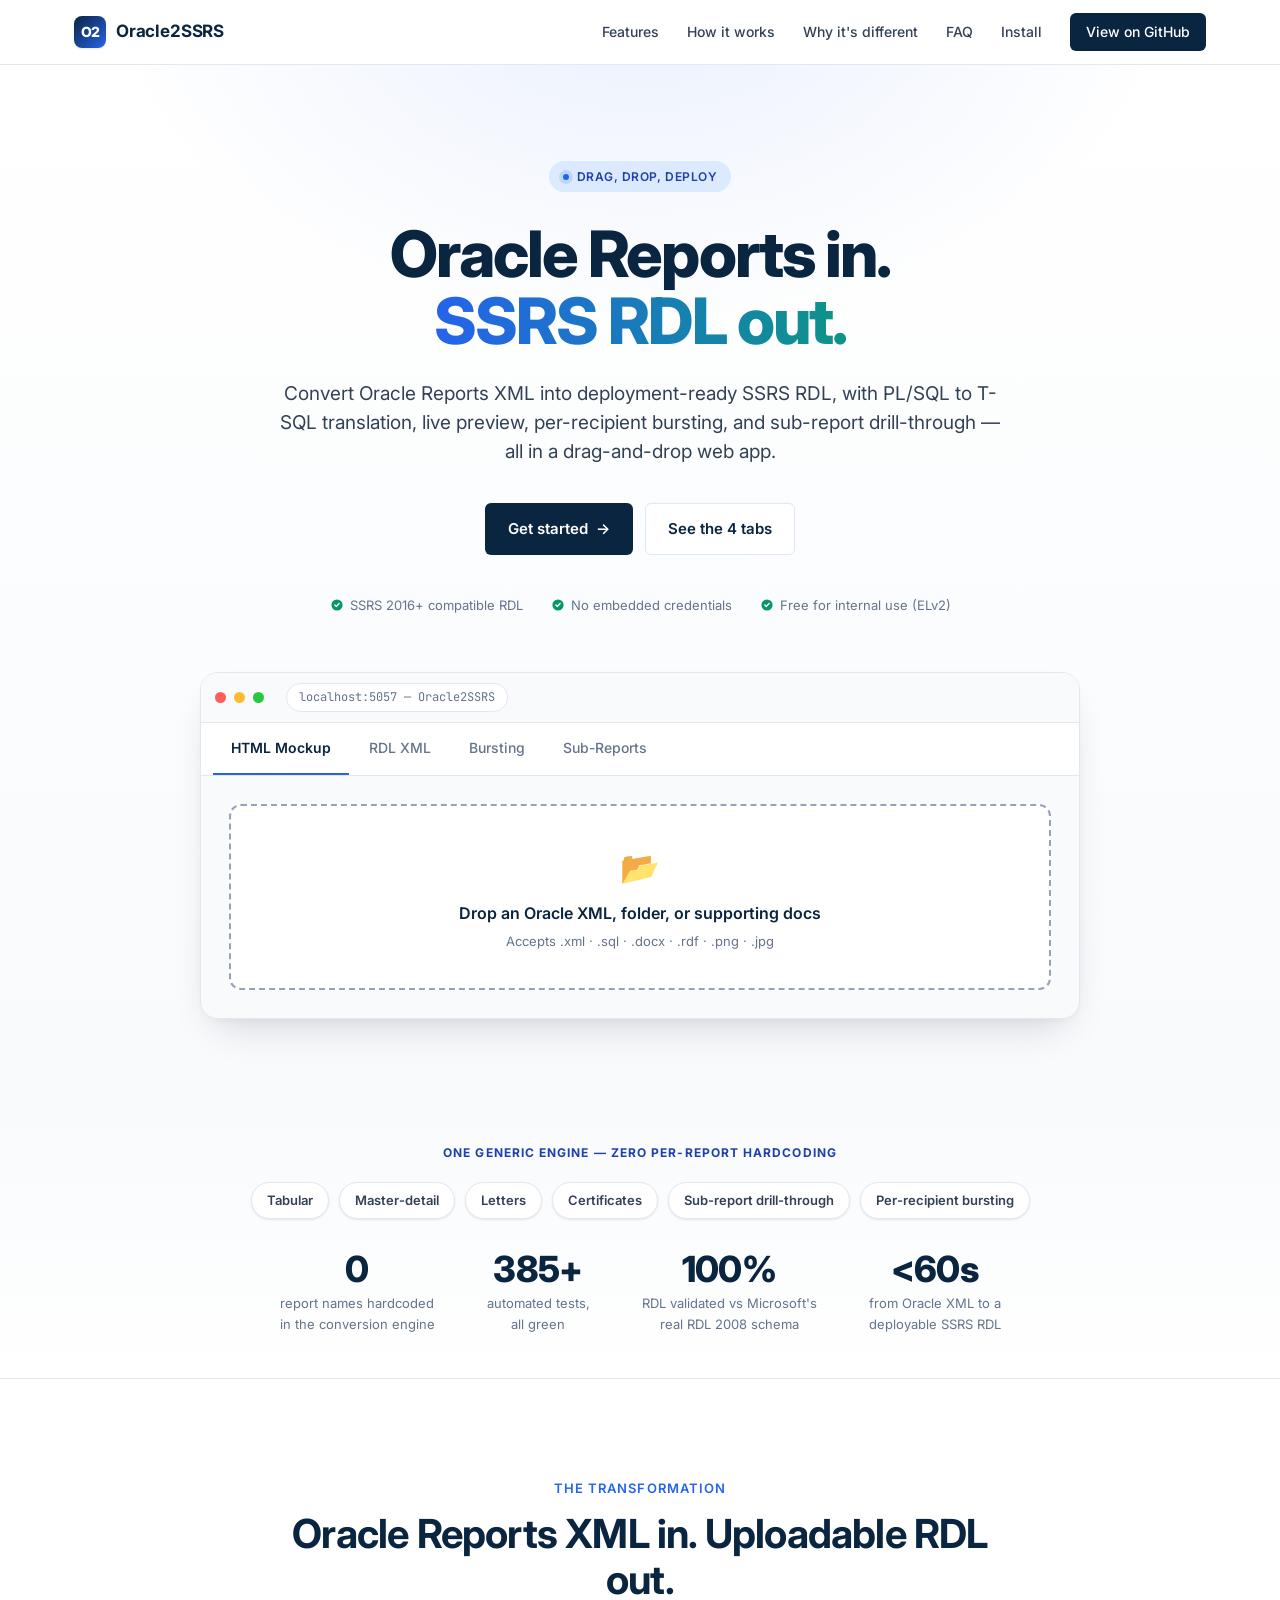
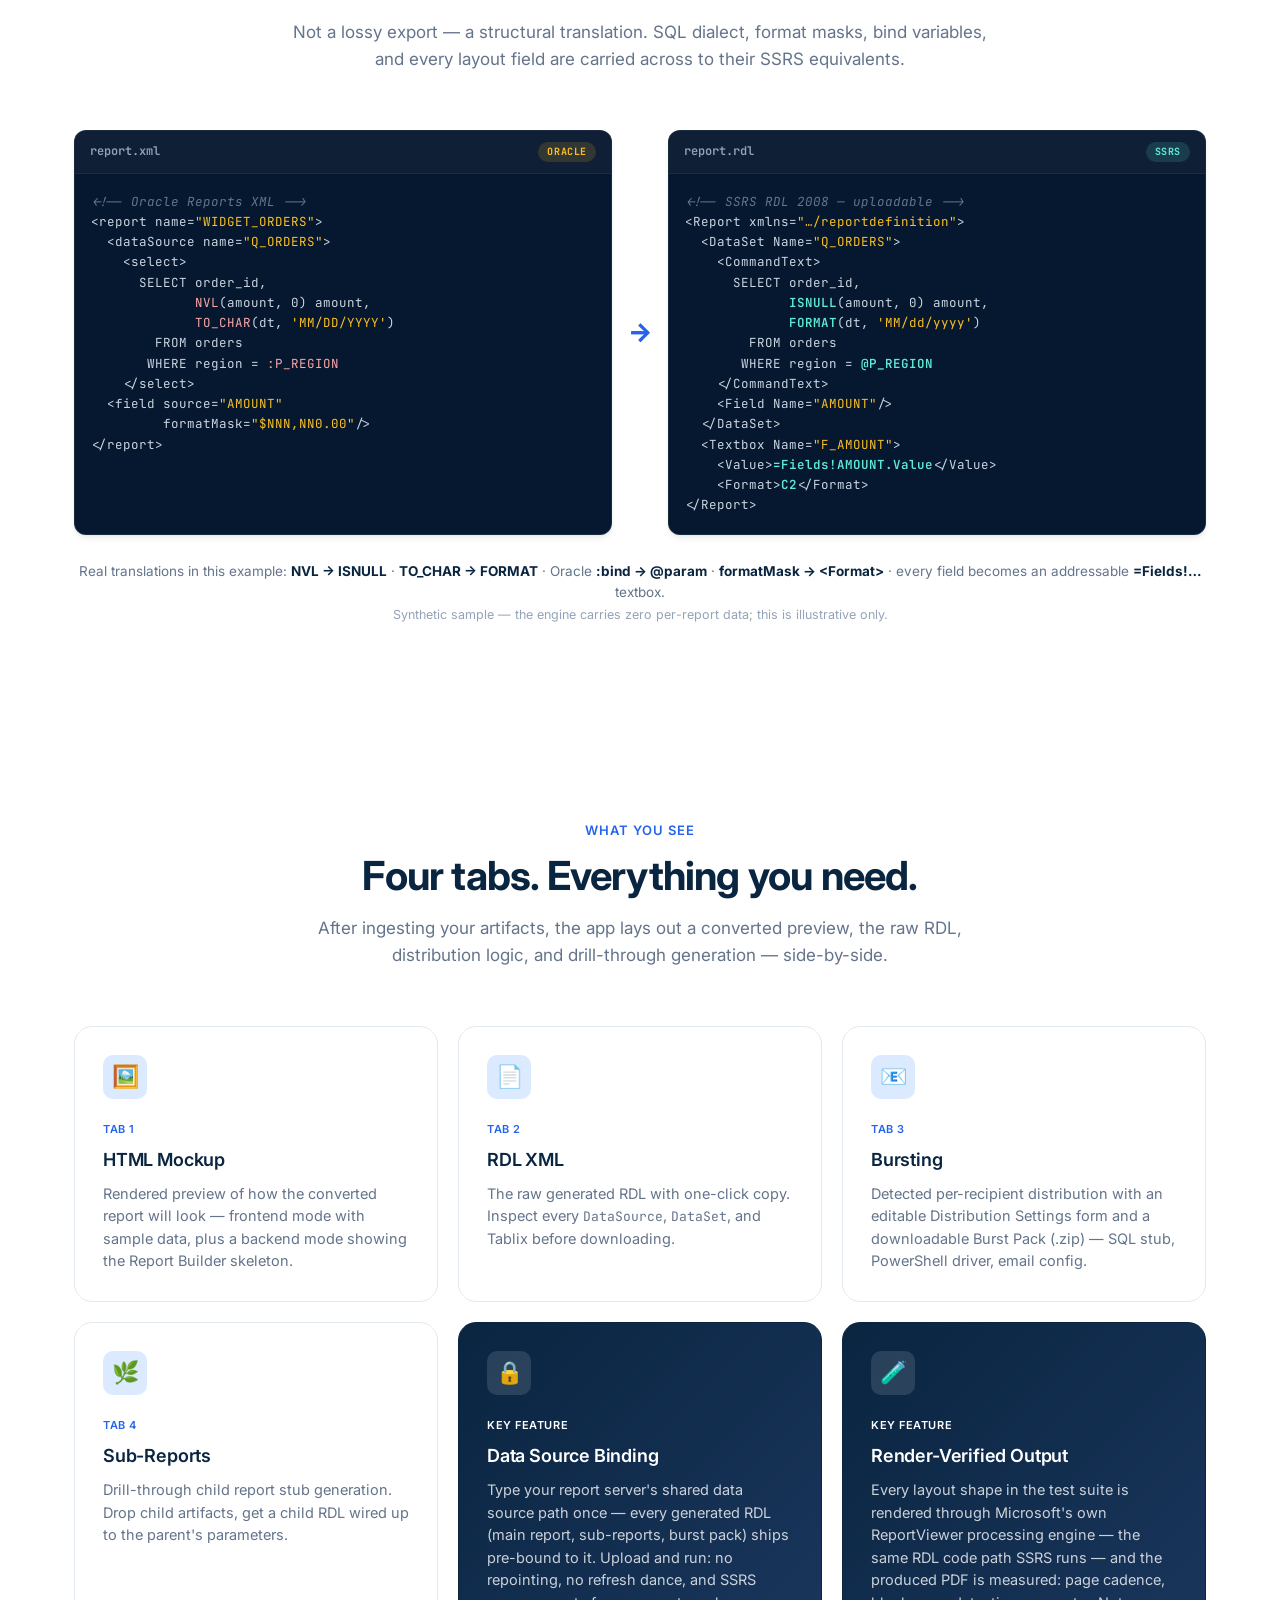
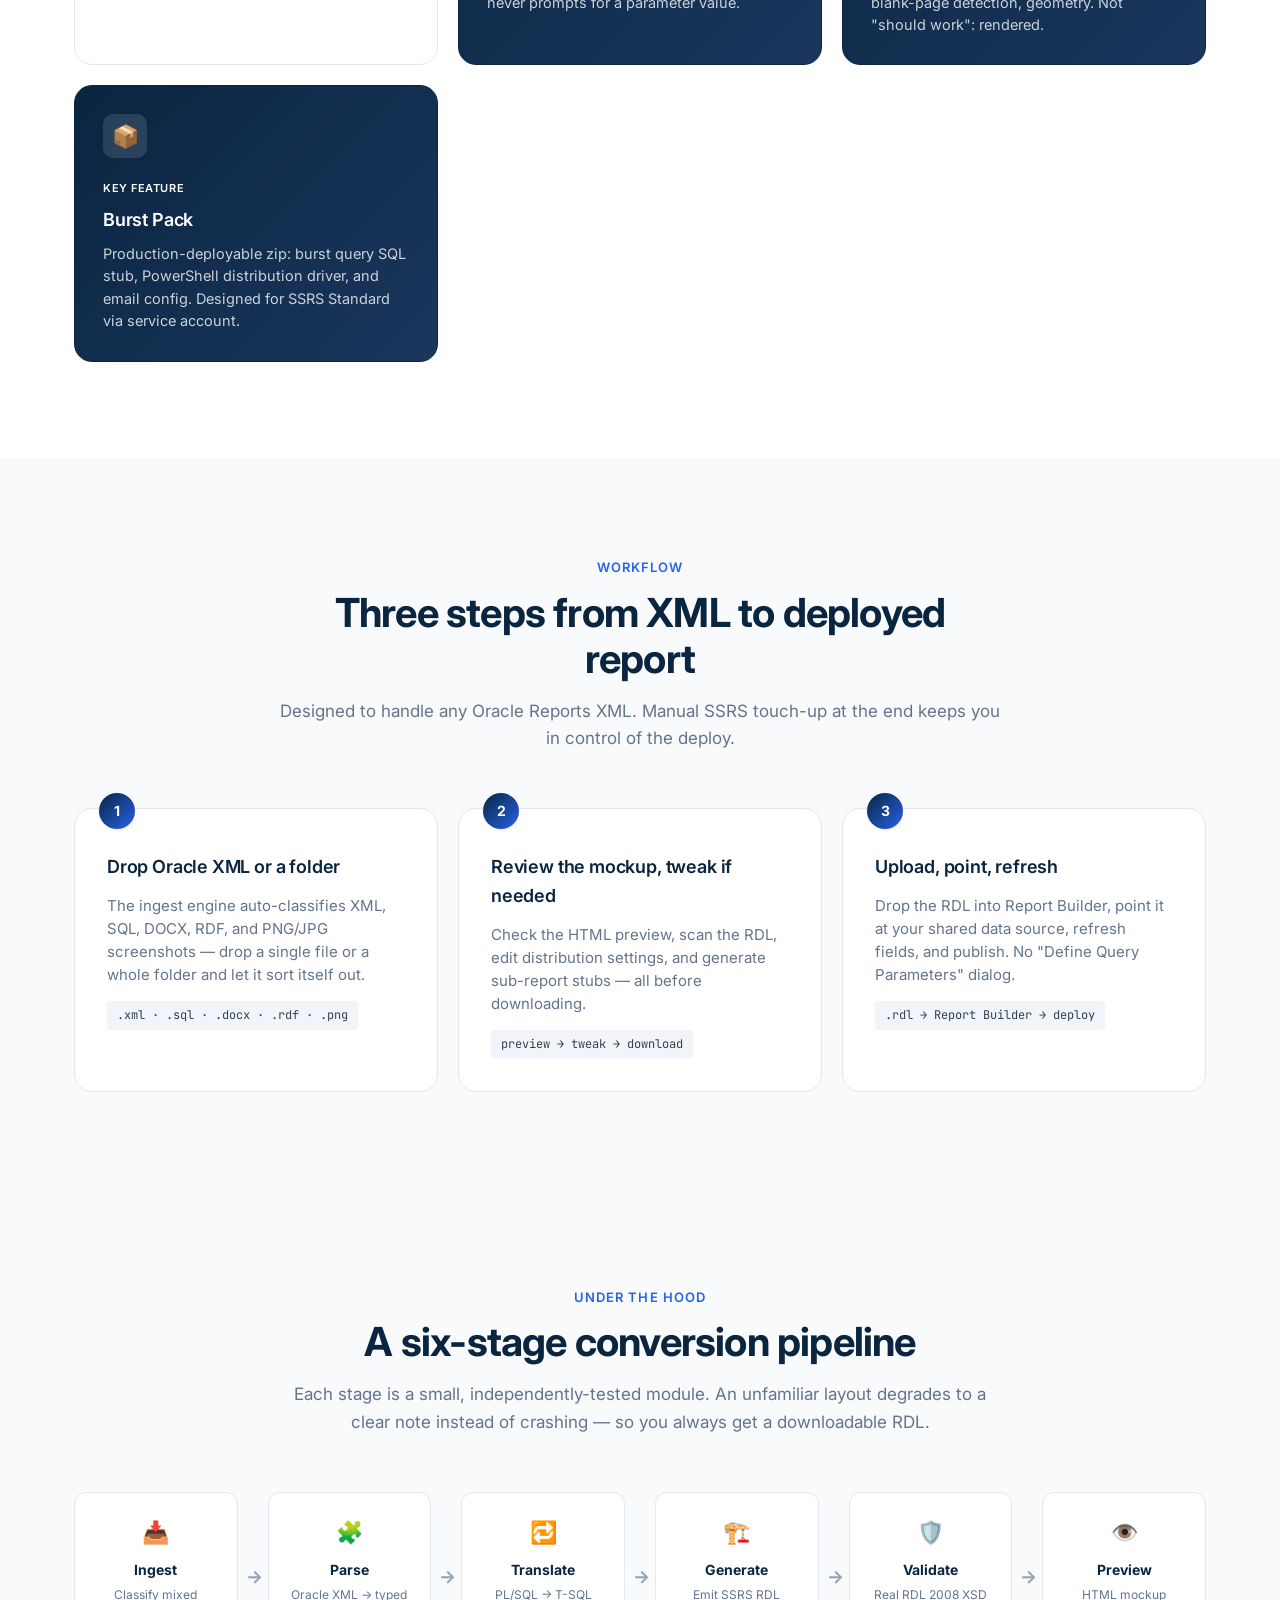
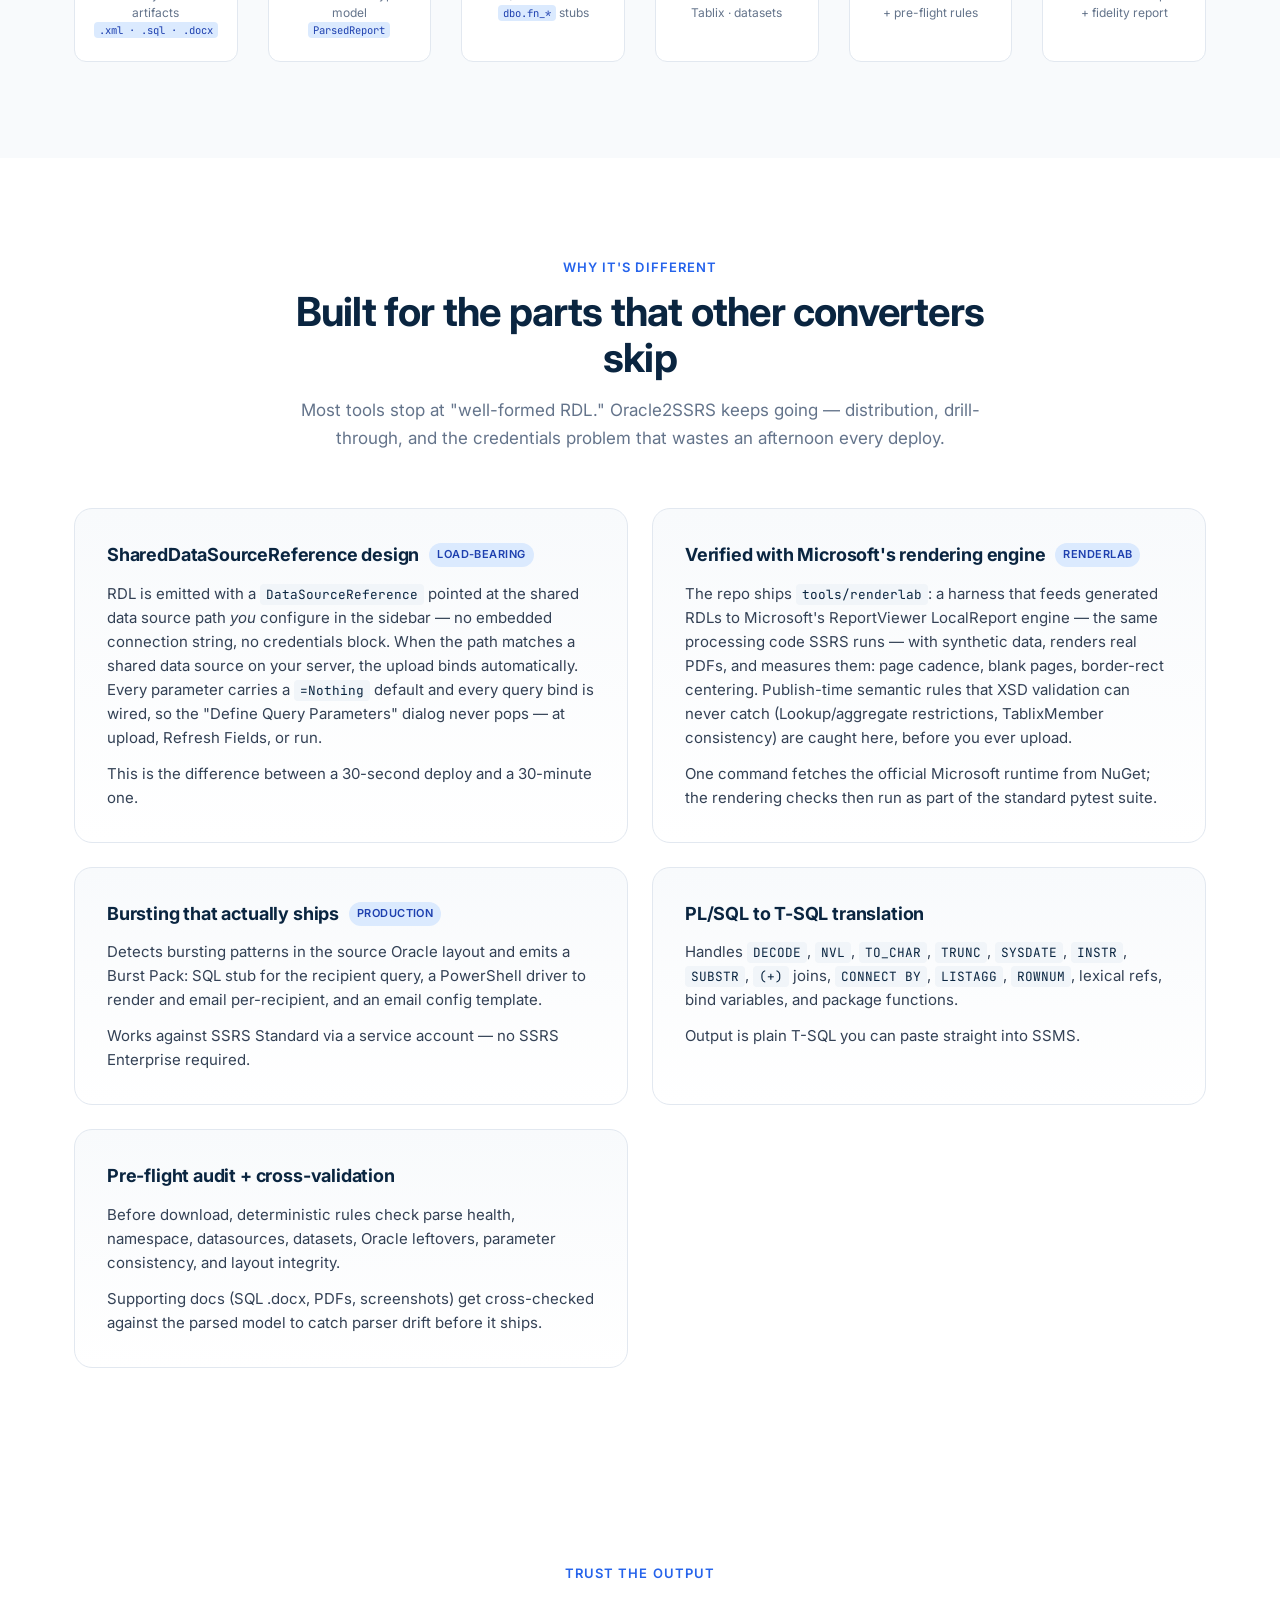
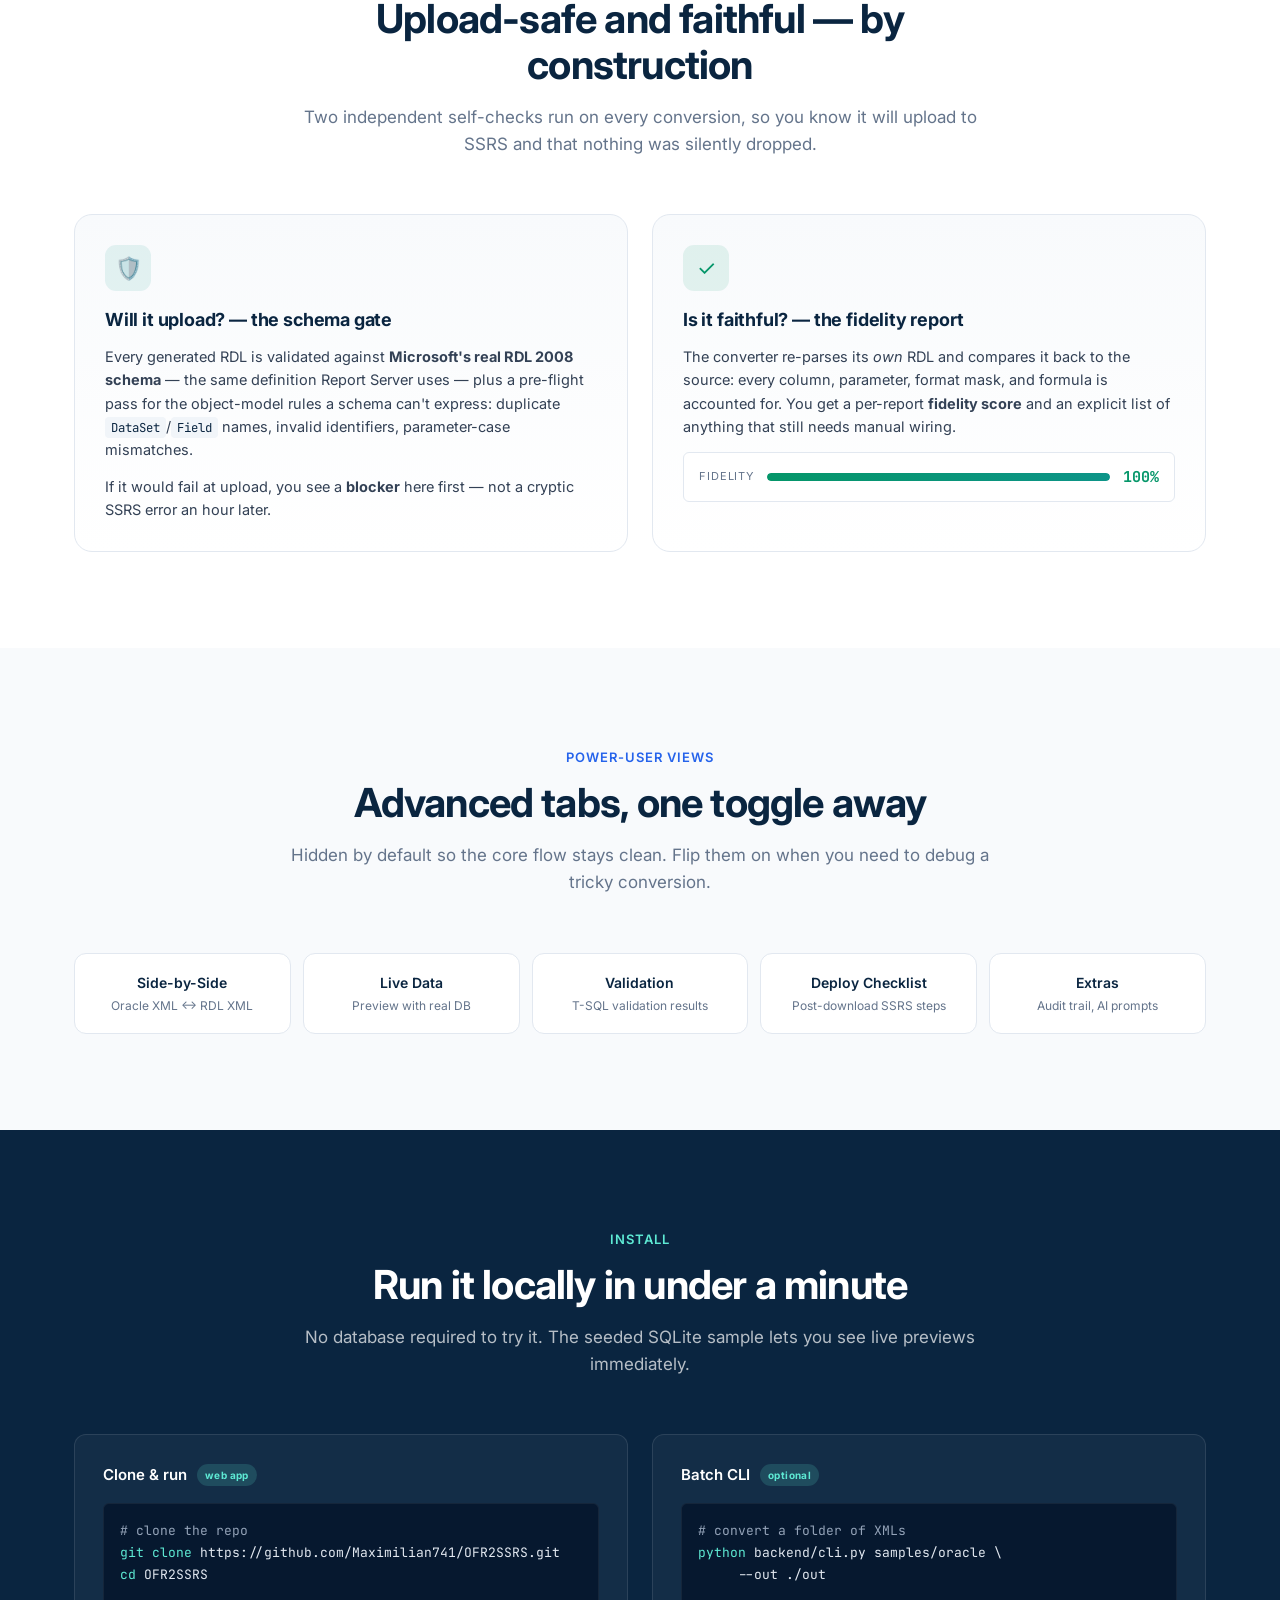
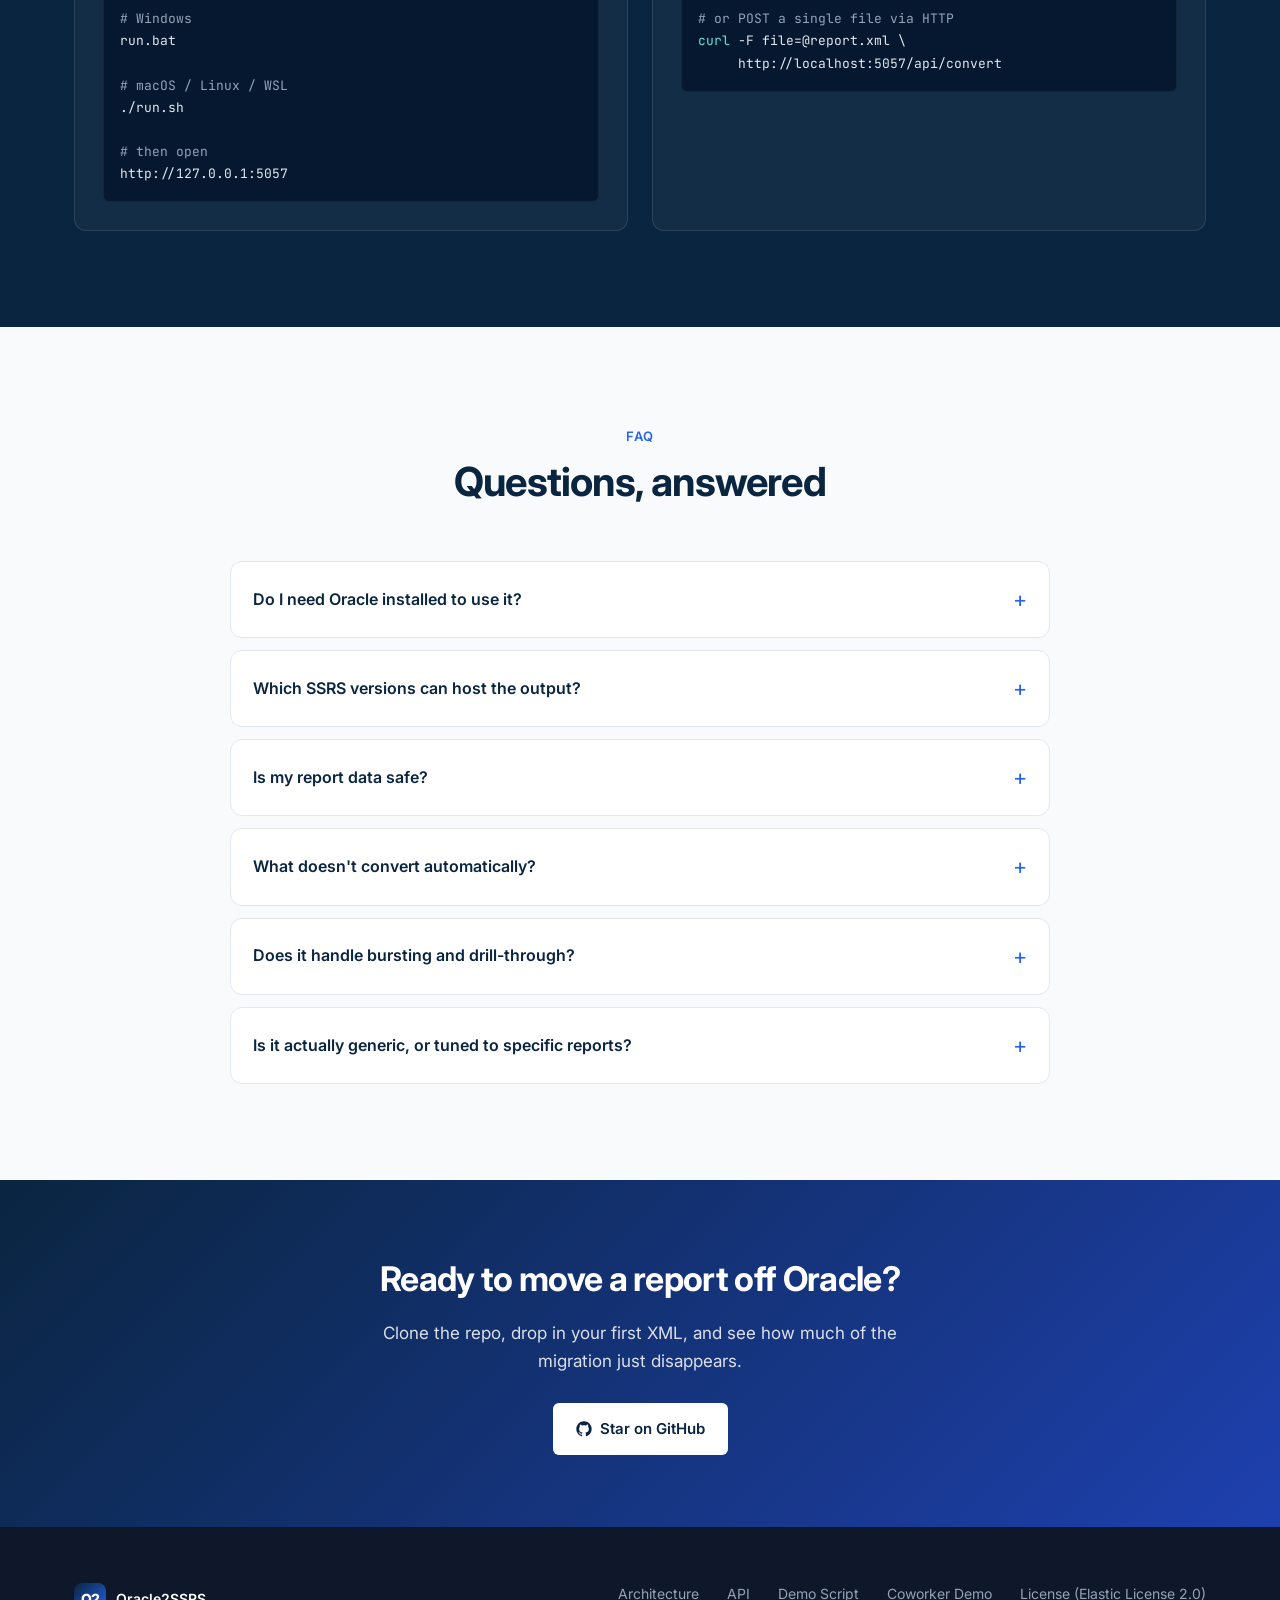
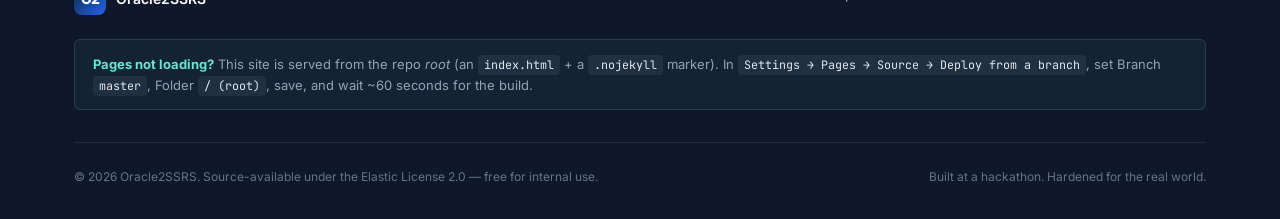
==== index.html @ 525f420f "Oracle2SSRS public release" ====
<!DOCTYPE html>
<html lang="en">
<head>
<meta charset="UTF-8" />
<meta name="viewport" content="width=device-width, initial-scale=1.0" />
<title>Oracle2SSRS — Drag, drop, deploy</title>
<meta name="description" content="A drag-and-drop web app that converts Oracle Reports XML into deployment-ready SSRS RDL — with PL/SQL to T-SQL translation, live preview, per-recipient bursting, and sub-report drill-through." />
<meta name="theme-color" content="#0a2540" />

<!-- Favicon: emoji as data URI -->
<link rel="icon" href="data:image/svg+xml,%3Csvg xmlns='http://www.w3.org/2000/svg' viewBox='0 0 100 100'%3E%3Ctext y='.9em' font-size='90'%3E%E2%9A%A1%3C/text%3E%3C/svg%3E" />

<!-- Open Graph -->
<meta property="og:title" content="Oracle2SSRS — Drag, drop, deploy" />
<meta property="og:description" content="Convert Oracle Reports XML into deployment-ready SSRS RDL, with PL/SQL to T-SQL translation, live preview, per-recipient bursting, and sub-report drill-through — all in a drag-and-drop web app." />
<meta property="og:type" content="website" />
<meta property="og:image" content="https://raw.githubusercontent.com/Maximilian741/OFR2SSRS/master/docs/screenshots/hero-app-view.png" />
<meta property="og:image:width" content="1440" />
<meta property="og:image:height" content="900" />
<meta name="twitter:card" content="summary_large_image" />
<meta name="twitter:image" content="https://raw.githubusercontent.com/Maximilian741/OFR2SSRS/master/docs/screenshots/hero-app-view.png" />

<link rel="preconnect" href="https://fonts.googleapis.com" />
<link rel="preconnect" href="https://fonts.gstatic.com" crossorigin />
<link href="https://fonts.googleapis.com/css2?family=Inter:wght@400;500;600;700;800&family=JetBrains+Mono:wght@400;500&display=swap" rel="stylesheet" />

<style>
:root {
  --navy:        #0a2540;
  --navy-soft:   #1a365d;
  --ink:         #0f172a;
  --slate-700:   #334155;
  --slate-500:   #64748b;
  --slate-400:   #94a3b8;
  --slate-200:   #e2e8f0;
  --slate-100:   #f1f5f9;
  --slate-50:    #f8fafc;
  --white:       #ffffff;
  --accent:      #2563eb;
  --accent-soft: #dbeafe;
  --accent-dark: #1e40af;
  --teal:        #0d9488;
  --green:       #059669;
  --shadow-sm:   0 1px 2px rgba(15, 23, 42, 0.04), 0 1px 3px rgba(15, 23, 42, 0.06);
  --shadow-md:   0 4px 6px -1px rgba(15, 23, 42, 0.08), 0 2px 4px -2px rgba(15, 23, 42, 0.06);
  --shadow-lg:   0 20px 40px -16px rgba(15, 23, 42, 0.18), 0 4px 12px -6px rgba(15, 23, 42, 0.08);
  --radius-sm:   6px;
  --radius-md:   12px;
  --radius-lg:   18px;
  --container:   1180px;
}

* { box-sizing: border-box; margin: 0; padding: 0; }
html { scroll-behavior: smooth; }
body {
  font-family: 'Inter', -apple-system, BlinkMacSystemFont, sans-serif;
  font-size: 16px;
  line-height: 1.6;
  color: var(--ink);
  background: var(--white);
  -webkit-font-smoothing: antialiased;
  -moz-osx-font-smoothing: grayscale;
}

a { color: var(--accent); text-decoration: none; }
a:hover { color: var(--accent-dark); }

code, pre {
  font-family: 'JetBrains Mono', 'Menlo', 'Consolas', monospace;
  font-size: 0.9em;
}

.container {
  max-width: var(--container);
  margin: 0 auto;
  padding: 0 24px;
}

/* ============== NAV ============== */
.nav {
  position: sticky;
  top: 0;
  z-index: 100;
  background: rgba(255,255,255,0.85);
  backdrop-filter: saturate(180%) blur(14px);
  -webkit-backdrop-filter: saturate(180%) blur(14px);
  border-bottom: 1px solid var(--slate-200);
}
.nav-inner {
  display: flex;
  align-items: center;
  justify-content: space-between;
  height: 64px;
}
.brand {
  display: flex;
  align-items: center;
  gap: 10px;
  font-weight: 700;
  font-size: 17px;
  color: var(--navy);
  letter-spacing: -0.01em;
}
.brand-mark {
  width: 32px;
  height: 32px;
  border-radius: 8px;
  background: linear-gradient(135deg, var(--navy) 0%, var(--accent) 100%);
  display: flex;
  align-items: center;
  justify-content: center;
  color: white;
  font-weight: 800;
  font-size: 14px;
  letter-spacing: -0.5px;
  box-shadow: var(--shadow-sm);
}
.nav-links {
  display: flex;
  align-items: center;
  gap: 28px;
}
.nav-links a {
  color: var(--slate-700);
  font-size: 14px;
  font-weight: 500;
  transition: color 0.15s;
}
.nav-links a:hover { color: var(--navy); }
.nav-cta {
  background: var(--navy);
  color: white !important;
  padding: 8px 16px;
  border-radius: var(--radius-sm);
  font-size: 14px;
  font-weight: 600;
  transition: background 0.15s;
}
.nav-cta:hover { background: var(--navy-soft); color: white !important; }
@media (max-width: 720px) {
  .nav-links a:not(.nav-cta) { display: none; }
}

/* ============== HERO ============== */
.hero {
  position: relative;
  padding: 96px 0 80px;
  background:
    radial-gradient(ellipse 900px 600px at 50% -10%, rgba(37, 99, 235, 0.10), transparent 60%),
    linear-gradient(180deg, var(--white) 0%, var(--slate-50) 100%);
  overflow: hidden;
}
.hero-inner {
  text-align: center;
  max-width: 880px;
  margin: 0 auto;
}
.hero-eyebrow {
  display: inline-flex;
  align-items: center;
  gap: 8px;
  background: var(--accent-soft);
  color: var(--accent-dark);
  padding: 6px 14px;
  border-radius: 999px;
  font-size: 12px;
  font-weight: 600;
  letter-spacing: 0.04em;
  text-transform: uppercase;
  margin-bottom: 28px;
}
.hero-eyebrow-dot {
  width: 6px; height: 6px;
  background: var(--accent);
  border-radius: 50%;
  box-shadow: 0 0 0 4px rgba(37,99,235,0.15);
}
.hero h1 {
  font-size: clamp(40px, 6vw, 64px);
  font-weight: 800;
  line-height: 1.05;
  letter-spacing: -0.03em;
  color: var(--navy);
  margin-bottom: 24px;
}
.hero h1 .grad {
  background: linear-gradient(90deg, var(--accent) 0%, var(--teal) 100%);
  -webkit-background-clip: text;
  background-clip: text;
  color: transparent;
}
.hero-sub {
  font-size: 19px;
  line-height: 1.55;
  color: var(--slate-700);
  margin: 0 auto 36px;
  max-width: 720px;
}
.hero-ctas {
  display: flex;
  gap: 12px;
  justify-content: center;
  flex-wrap: wrap;
  margin-bottom: 40px;
}
.btn {
  display: inline-flex;
  align-items: center;
  gap: 8px;
  padding: 13px 22px;
  border-radius: var(--radius-sm);
  font-size: 15px;
  font-weight: 600;
  transition: all 0.15s;
  cursor: pointer;
  border: 1px solid transparent;
}
.btn-primary {
  background: var(--navy);
  color: white !important;
}
.btn-primary:hover {
  background: var(--navy-soft);
  transform: translateY(-1px);
  box-shadow: var(--shadow-md);
  color: white !important;
}
.btn-secondary {
  background: var(--white);
  color: var(--navy) !important;
  border-color: var(--slate-200);
}
.btn-secondary:hover {
  border-color: var(--slate-400);
  background: var(--slate-50);
}
.hero-meta {
  display: flex;
  gap: 28px;
  justify-content: center;
  flex-wrap: wrap;
  font-size: 13px;
  color: var(--slate-500);
}
.hero-meta-item {
  display: flex;
  align-items: center;
  gap: 6px;
}
.hero-meta-item svg {
  width: 14px;
  height: 14px;
  color: var(--green);
}

/* hero visual: tab preview */
.tab-preview {
  margin-top: 56px;
  background: var(--white);
  border-radius: var(--radius-lg);
  box-shadow: var(--shadow-lg);
  border: 1px solid var(--slate-200);
  overflow: hidden;
}
.tab-chrome {
  background: var(--slate-50);
  border-bottom: 1px solid var(--slate-200);
  padding: 10px 14px;
  display: flex;
  align-items: center;
  gap: 8px;
}
.tab-dot {
  width: 11px; height: 11px;
  border-radius: 50%;
  background: var(--slate-200);
}
.tab-dot.r { background: #ff5f57; }
.tab-dot.y { background: #febc2e; }
.tab-dot.g { background: #28c840; }
.tab-url {
  margin-left: 14px;
  font-family: 'JetBrains Mono', monospace;
  font-size: 12px;
  color: var(--slate-500);
  background: var(--white);
  padding: 4px 12px;
  border-radius: 999px;
  border: 1px solid var(--slate-200);
}
.tab-bar {
  display: flex;
  gap: 2px;
  padding: 0 12px;
  border-bottom: 1px solid var(--slate-200);
  background: var(--white);
  overflow-x: auto;
}
.tab-bar-item {
  padding: 14px 18px;
  font-size: 14px;
  font-weight: 500;
  color: var(--slate-500);
  border-bottom: 2px solid transparent;
  white-space: nowrap;
  transition: color 0.15s;
}
.tab-bar-item.active {
  color: var(--navy);
  border-bottom-color: var(--accent);
  font-weight: 600;
}
.tab-body {
  padding: 28px;
  background: var(--slate-50);
  min-height: 220px;
  display: flex;
  align-items: center;
  justify-content: center;
}
.dropzone {
  width: 100%;
  border: 2px dashed var(--slate-400);
  border-radius: var(--radius-md);
  padding: 36px 24px;
  text-align: center;
  background: var(--white);
}
.dropzone-icon {
  font-size: 32px;
  margin-bottom: 8px;
}
.dropzone-text {
  font-weight: 600;
  color: var(--navy);
  margin-bottom: 4px;
}
.dropzone-sub {
  font-size: 13px;
  color: var(--slate-500);
}

/* ============== SECTION BASE ============== */
section { padding: 96px 0; }
.section-header {
  text-align: center;
  max-width: 720px;
  margin: 0 auto 56px;
}
.section-eyebrow {
  display: inline-block;
  color: var(--accent);
  font-size: 13px;
  font-weight: 600;
  text-transform: uppercase;
  letter-spacing: 0.08em;
  margin-bottom: 12px;
}
.section-title {
  font-size: clamp(28px, 3.5vw, 40px);
  font-weight: 700;
  letter-spacing: -0.02em;
  color: var(--navy);
  margin-bottom: 16px;
  line-height: 1.15;
}
.section-sub {
  font-size: 17px;
  color: var(--slate-500);
  line-height: 1.6;
}

/* ============== TAB FEATURES ============== */
.tabs-section { background: var(--white); }
.feature-grid {
  display: grid;
  grid-template-columns: repeat(3, 1fr);
  gap: 20px;
}
.feature-card {
  padding: 28px;
  border: 1px solid var(--slate-200);
  border-radius: var(--radius-lg);
  background: var(--white);
  transition: all 0.2s;
  position: relative;
}
.feature-card:hover {
  border-color: var(--slate-400);
  transform: translateY(-3px);
  box-shadow: var(--shadow-md);
}
.feature-card.highlight {
  background: linear-gradient(135deg, var(--navy) 0%, var(--navy-soft) 100%);
  border-color: var(--navy);
  color: white;
}
.feature-card.highlight h3,
.feature-card.highlight .feature-tag { color: white; }
.feature-card.highlight p { color: rgba(255,255,255,0.78); }
.feature-card.highlight .feature-icon {
  background: rgba(255,255,255,0.12);
  color: #5eead4;
}
.feature-icon {
  width: 44px; height: 44px;
  border-radius: 10px;
  background: var(--accent-soft);
  color: var(--accent);
  display: flex;
  align-items: center;
  justify-content: center;
  margin-bottom: 16px;
  font-size: 22px;
}
.feature-tag {
  display: inline-block;
  font-size: 11px;
  font-weight: 600;
  letter-spacing: 0.05em;
  text-transform: uppercase;
  color: var(--accent);
  margin-bottom: 8px;
}
.feature-card h3 {
  font-size: 18px;
  font-weight: 600;
  color: var(--navy);
  margin-bottom: 8px;
  letter-spacing: -0.01em;
}
.feature-card p {
  color: var(--slate-500);
  font-size: 14.5px;
  line-height: 1.55;
}
@media (max-width: 920px) { .feature-grid { grid-template-columns: repeat(2, 1fr); } }
@media (max-width: 620px) { .feature-grid { grid-template-columns: 1fr; } }

/* ============== HOW IT WORKS ============== */
.how { background: var(--slate-50); }
.steps {
  display: grid;
  grid-template-columns: repeat(3, 1fr);
  gap: 20px;
}
.step {
  background: var(--white);
  border: 1px solid var(--slate-200);
  border-radius: var(--radius-lg);
  padding: 32px;
  position: relative;
}
.step-num {
  position: absolute;
  top: -16px; left: 24px;
  width: 36px; height: 36px;
  background: linear-gradient(135deg, var(--navy) 0%, var(--accent) 100%);
  color: white;
  font-weight: 700;
  border-radius: 50%;
  display: flex;
  align-items: center;
  justify-content: center;
  font-size: 14px;
  box-shadow: var(--shadow-sm);
}
.step h3 {
  font-size: 18px;
  font-weight: 600;
  color: var(--navy);
  margin: 12px 0 12px;
  letter-spacing: -0.01em;
}
.step p {
  color: var(--slate-500);
  font-size: 15px;
  line-height: 1.55;
  margin-bottom: 14px;
}
.step-tag {
  display: inline-block;
  font-family: 'JetBrains Mono', monospace;
  font-size: 12px;
  background: var(--slate-100);
  color: var(--slate-700);
  padding: 5px 10px;
  border-radius: 4px;
}
@media (max-width: 800px) { .steps { grid-template-columns: 1fr; gap: 28px; } }

/* ============== DIFFERENTIATORS ============== */
.diff { background: var(--white); }
.diff-grid {
  display: grid;
  grid-template-columns: 1fr 1fr;
  gap: 24px;
}
.diff-card {
  padding: 32px;
  border-radius: var(--radius-lg);
  border: 1px solid var(--slate-200);
  background: linear-gradient(180deg, var(--slate-50) 0%, var(--white) 100%);
}
.diff-card h3 {
  display: flex;
  align-items: center;
  gap: 10px;
  font-size: 18px;
  font-weight: 700;
  color: var(--navy);
  margin-bottom: 12px;
  letter-spacing: -0.01em;
}
.diff-badge {
  font-size: 11px;
  font-weight: 600;
  background: var(--accent-soft);
  color: var(--accent-dark);
  padding: 3px 8px;
  border-radius: 999px;
  text-transform: uppercase;
  letter-spacing: 0.04em;
}
.diff-card p {
  color: var(--slate-700);
  font-size: 15px;
  line-height: 1.6;
  margin-bottom: 12px;
}
.diff-card p:last-child { margin-bottom: 0; }
.diff-card code {
  background: var(--slate-100);
  color: var(--navy);
  padding: 2px 6px;
  border-radius: 4px;
  font-size: 0.85em;
}
@media (max-width: 800px) { .diff-grid { grid-template-columns: 1fr; } }

/* ============== ADVANCED LIST ============== */
.advanced { background: var(--slate-50); }
.advanced-list {
  display: grid;
  grid-template-columns: repeat(5, 1fr);
  gap: 12px;
}
.advanced-item {
  padding: 18px 16px;
  background: var(--white);
  border: 1px solid var(--slate-200);
  border-radius: var(--radius-md);
  text-align: center;
  transition: all 0.15s;
}
.advanced-item:hover {
  border-color: var(--accent);
  box-shadow: var(--shadow-sm);
}
.advanced-item-name {
  font-weight: 600;
  font-size: 14px;
  color: var(--navy);
  margin-bottom: 4px;
}
.advanced-item-desc {
  font-size: 12px;
  color: var(--slate-500);
  line-height: 1.4;
}
@media (max-width: 900px) { .advanced-list { grid-template-columns: repeat(3, 1fr); } }
@media (max-width: 540px) { .advanced-list { grid-template-columns: repeat(2, 1fr); } }

/* ============== INSTALL ============== */
.install { background: var(--navy); color: white; }
.install .section-title { color: white; }
.install .section-sub { color: rgba(255,255,255,0.7); }
.install .section-eyebrow { color: #5eead4; }
.install-grid {
  display: grid;
  grid-template-columns: 1fr 1fr;
  gap: 24px;
}
.install-card {
  background: rgba(255,255,255,0.04);
  border: 1px solid rgba(255,255,255,0.1);
  border-radius: var(--radius-md);
  padding: 28px;
}
.install-card h3 {
  display: flex;
  align-items: center;
  gap: 10px;
  font-size: 15px;
  font-weight: 600;
  color: white;
  margin-bottom: 16px;
}
.install-card h3 .badge {
  font-size: 10px;
  font-weight: 700;
  background: rgba(94, 234, 212, 0.16);
  color: #5eead4;
  padding: 3px 8px;
  border-radius: 999px;
  letter-spacing: 0.04em;
}
.install-code {
  background: #06182f;
  border: 1px solid rgba(255,255,255,0.06);
  border-radius: var(--radius-sm);
  padding: 16px;
  color: #e2e8f0;
  font-size: 13px;
  line-height: 1.7;
  overflow-x: auto;
  white-space: pre;
}
.install-code .c { color: #94a3b8; }
.install-code .k { color: #5eead4; }
.install-code .s { color: #fbbf24; }
@media (max-width: 800px) { .install-grid { grid-template-columns: 1fr; } }

/* ============== CTA BAR ============== */
.cta-bar {
  background: linear-gradient(135deg, var(--navy) 0%, var(--accent-dark) 100%);
  color: white;
  padding: 72px 0;
  text-align: center;
}
.cta-bar h2 {
  font-size: clamp(26px, 3vw, 34px);
  font-weight: 700;
  margin-bottom: 14px;
  letter-spacing: -0.02em;
}
.cta-bar p {
  color: rgba(255,255,255,0.85);
  font-size: 17px;
  margin: 0 auto 28px;
  max-width: 560px;
}
.cta-bar .btn-primary {
  background: white;
  color: var(--navy) !important;
}
.cta-bar .btn-primary:hover { background: var(--slate-100); color: var(--navy) !important; }

/* ============== FOOTER ============== */
footer {
  background: var(--ink);
  color: var(--slate-400);
  padding: 56px 0 32px;
  font-size: 14px;
}
.footer-inner {
  display: flex;
  justify-content: space-between;
  align-items: flex-start;
  flex-wrap: wrap;
  gap: 24px;
}
.footer-brand {
  display: flex;
  align-items: center;
  gap: 10px;
  color: white;
  font-weight: 600;
}
.footer-links {
  display: flex;
  gap: 28px;
  flex-wrap: wrap;
}
.footer-links a { color: var(--slate-400); }
.footer-links a:hover { color: white; }
.footer-bottom {
  margin-top: 32px;
  padding-top: 24px;
  border-top: 1px solid rgba(255,255,255,0.08);
  font-size: 12px;
  color: var(--slate-500);
  display: flex;
  justify-content: space-between;
  flex-wrap: wrap;
  gap: 12px;
}
.pages-note {
  background: rgba(94, 234, 212, 0.06);
  border: 1px solid rgba(94, 234, 212, 0.15);
  border-radius: var(--radius-sm);
  padding: 14px 18px;
  margin-top: 24px;
  font-size: 13px;
  color: var(--slate-400);
  line-height: 1.6;
}
.pages-note strong { color: #5eead4; }
.pages-note code {
  background: rgba(255,255,255,0.06);
  color: #e2e8f0;
  padding: 2px 6px;
  border-radius: 4px;
  font-size: 0.9em;
}

/* ============== CODE SHOWCASE (before / after) ============== */
.showcase { background: var(--white); }
.showcase-panes {
  display: grid;
  grid-template-columns: 1fr auto 1fr;
  gap: 16px;
  align-items: stretch;
}
.code-pane {
  background: #06182f;
  border: 1px solid rgba(255,255,255,0.08);
  border-radius: var(--radius-md);
  overflow: hidden;
  box-shadow: var(--shadow-md);
  min-width: 0;
}
.code-pane-head {
  display: flex; align-items: center; gap: 8px;
  padding: 11px 15px;
  background: rgba(255,255,255,0.03);
  border-bottom: 1px solid rgba(255,255,255,0.06);
  font-size: 12px; font-weight: 600;
  color: var(--slate-400);
  font-family: 'JetBrains Mono', monospace;
}
.code-pane-head .pill {
  margin-left: auto;
  font-size: 10px; text-transform: uppercase; letter-spacing: 0.06em;
  padding: 2px 9px; border-radius: 999px; font-weight: 700;
}
.pill-oracle { background: rgba(251,191,36,0.15); color: #fbbf24; }
.pill-rdl { background: rgba(94,234,212,0.15); color: #5eead4; }
.code-pane pre {
  margin: 0; padding: 18px 16px;
  font-size: 12.5px; line-height: 1.62;
  color: #cbd5e1; overflow-x: auto; white-space: pre;
}
.code-pane .c { color: #64748b; font-style: italic; }
.code-pane .s { color: #fbbf24; }
.code-pane .k { color: #5eead4; font-weight: 600; }
.code-pane .d { color: #fca5a5; }
.showcase-arrow {
  display: flex; align-items: center; justify-content: center;
  color: var(--accent); font-size: 26px; font-weight: 800;
}
.showcase-legend {
  text-align: center; margin-top: 26px;
  font-size: 13.5px; color: var(--slate-500);
}
.showcase-legend b { color: var(--navy); }
@media (max-width: 860px) {
  .showcase-panes { grid-template-columns: 1fr; }
  .showcase-arrow { transform: rotate(90deg); padding: 2px 0; }
}

/* ============== PIPELINE ============== */
.pipeline { background: var(--slate-50); }
.pipe-flow { display: flex; flex-wrap: wrap; justify-content: center; }
.pipe-stage {
  flex: 1 1 0; min-width: 132px;
  background: var(--white);
  border: 1px solid var(--slate-200);
  border-radius: var(--radius-md);
  padding: 22px 16px; text-align: center;
  position: relative;
}
.pipe-stage + .pipe-stage { margin-left: 30px; }
.pipe-stage + .pipe-stage::before {
  content: "\2192";
  position: absolute; left: -23px; top: 50%;
  transform: translateY(-50%);
  color: var(--slate-400); font-size: 18px; font-weight: 700;
}
.pipe-ico { font-size: 22px; margin-bottom: 9px; }
.pipe-stage h4 { font-size: 14px; color: var(--navy); margin-bottom: 5px; font-weight: 700; }
.pipe-stage p { font-size: 12px; color: var(--slate-500); line-height: 1.45; }
.pipe-stage code { font-size: 10.5px; color: var(--accent-dark); background: var(--accent-soft); padding: 1px 5px; border-radius: 4px; }
@media (max-width: 760px) {
  .pipe-flow { flex-direction: column; }
  .pipe-stage + .pipe-stage { margin-left: 0; margin-top: 28px; }
  .pipe-stage + .pipe-stage::before { content: "\2193"; left: 50%; top: -22px; transform: translateX(-50%); }
}

/* ============== SAFETY / FIDELITY ============== */
.safety { background: var(--white); }
.safety-grid { display: grid; grid-template-columns: 1fr 1fr; gap: 24px; }
.safety-card {
  border: 1px solid var(--slate-200);
  border-radius: var(--radius-lg);
  padding: 30px;
  background: linear-gradient(180deg, var(--slate-50), var(--white));
}
.safety-card .ico {
  width: 46px; height: 46px; border-radius: 11px;
  display: flex; align-items: center; justify-content: center;
  font-size: 22px; margin-bottom: 15px;
}
.ico-green { background: rgba(5,150,105,0.1); color: var(--green); }
.ico-teal { background: rgba(13,148,136,0.1); color: var(--teal); }
.safety-card h3 { font-size: 18px; color: var(--navy); margin-bottom: 10px; font-weight: 700; letter-spacing: -0.01em; }
.safety-card p { color: var(--slate-700); font-size: 14.5px; line-height: 1.6; margin-bottom: 14px; }
.safety-card p:last-child { margin-bottom: 0; }
.safety-card code { background: var(--slate-100); color: var(--navy); padding: 2px 6px; border-radius: 4px; font-size: 0.85em; }
.fidelity-meter {
  display: flex; align-items: center; gap: 13px;
  background: var(--white); border: 1px solid var(--slate-200);
  border-radius: var(--radius-sm); padding: 12px 15px; margin-top: 4px;
}
.fidelity-meter .bar { flex: 1; height: 8px; border-radius: 999px; background: var(--slate-100); overflow: hidden; }
.fidelity-meter .bar > span { display: block; height: 100%; width: 100%; background: linear-gradient(90deg, var(--green), var(--teal)); border-radius: 999px; }
.fidelity-meter b { font-family: 'JetBrains Mono', monospace; color: var(--green); font-size: 15px; }
@media (max-width: 800px) { .safety-grid { grid-template-columns: 1fr; } }

/* ============== FAQ ============== */
.faq { background: var(--slate-50); }
.faq-list { max-width: 820px; margin: 0 auto; display: flex; flex-direction: column; gap: 12px; }
.faq-item {
  background: var(--white); border: 1px solid var(--slate-200);
  border-radius: var(--radius-md); padding: 2px 22px;
}
.faq-item summary {
  cursor: pointer; padding: 18px 0; font-weight: 600;
  color: var(--navy); font-size: 16px; list-style: none;
  display: flex; justify-content: space-between; align-items: center; gap: 16px;
}
.faq-item summary::-webkit-details-marker { display: none; }
.faq-item summary::after { content: "+"; color: var(--accent); font-size: 22px; font-weight: 400; flex-shrink: 0; }
.faq-item[open] summary::after { content: "\2212"; }
.faq-item p { color: var(--slate-700); font-size: 14.5px; line-height: 1.6; padding: 0 0 20px; margin: 0; }
.faq-item p code { background: var(--slate-100); color: var(--navy); padding: 2px 6px; border-radius: 4px; font-size: 0.86em; }
</style>
</head>
<body>

<!-- ============== NAV ============== -->
<nav class="nav">
  <div class="container nav-inner">
    <div class="brand">
      <div class="brand-mark">O2</div>
      Oracle2SSRS
    </div>
    <div class="nav-links">
      <a href="#tabs">Features</a>
      <a href="#how">How it works</a>
      <a href="#why">Why it's different</a>
      <a href="#faq">FAQ</a>
      <a href="#install">Install</a>
      <a href="https://github.com/Maximilian741/OFR2SSRS" class="nav-cta" target="_blank" rel="noopener">View on GitHub</a>
    </div>
  </div>
</nav>

<!-- ============== HERO ============== -->
<section class="hero">
  <div class="container">
    <div class="hero-inner">
      <div class="hero-eyebrow">
        <span class="hero-eyebrow-dot"></span>
        Drag, drop, deploy
      </div>
      <h1>Oracle Reports in.<br /><span class="grad">SSRS RDL out.</span></h1>
      <p class="hero-sub">
        Convert Oracle Reports XML into deployment-ready SSRS RDL, with PL/SQL to T-SQL translation, live preview, per-recipient bursting, and sub-report drill-through — all in a drag-and-drop web app.
      </p>
      <div class="hero-ctas">
        <a href="#install" class="btn btn-primary">
          Get started
          <span aria-hidden="true">→</span>
        </a>
        <a href="#tabs" class="btn btn-secondary">See the 4 tabs</a>
      </div>
      <div class="hero-meta">
        <span class="hero-meta-item">
          <svg viewBox="0 0 20 20" fill="currentColor"><path fill-rule="evenodd" d="M10 18a8 8 0 100-16 8 8 0 000 16zm3.707-9.293a1 1 0 00-1.414-1.414L9 10.586 7.707 9.293a1 1 0 00-1.414 1.414l2 2a1 1 0 001.414 0l4-4z" clip-rule="evenodd"/></svg>
          SSRS 2016+ compatible RDL
        </span>
        <span class="hero-meta-item">
          <svg viewBox="0 0 20 20" fill="currentColor"><path fill-rule="evenodd" d="M10 18a8 8 0 100-16 8 8 0 000 16zm3.707-9.293a1 1 0 00-1.414-1.414L9 10.586 7.707 9.293a1 1 0 00-1.414 1.414l2 2a1 1 0 001.414 0l4-4z" clip-rule="evenodd"/></svg>
          No embedded credentials
        </span>
        <span class="hero-meta-item">
          <svg viewBox="0 0 20 20" fill="currentColor"><path fill-rule="evenodd" d="M10 18a8 8 0 100-16 8 8 0 000 16zm3.707-9.293a1 1 0 00-1.414-1.414L9 10.586 7.707 9.293a1 1 0 00-1.414 1.414l2 2a1 1 0 001.414 0l4-4z" clip-rule="evenodd"/></svg>
          Free for internal use (ELv2)
        </span>
      </div>

      <!-- Tab preview mockup -->
      <div class="tab-preview" aria-hidden="true">
        <div class="tab-chrome">
          <span class="tab-dot r"></span>
          <span class="tab-dot y"></span>
          <span class="tab-dot g"></span>
          <span class="tab-url">localhost:5057 — Oracle2SSRS</span>
        </div>
        <div class="tab-bar">
          <div class="tab-bar-item active">HTML Mockup</div>
          <div class="tab-bar-item">RDL XML</div>
          <div class="tab-bar-item">Bursting</div>
          <div class="tab-bar-item">Sub-Reports</div>
        </div>
        <div class="tab-body">
          <div class="dropzone">
            <div class="dropzone-icon">📂</div>
            <div class="dropzone-text">Drop an Oracle XML, folder, or supporting docs</div>
            <div class="dropzone-sub">Accepts .xml · .sql · .docx · .rdf · .png · .jpg</div>
          </div>
        </div>
      </div>

    </div>
  </div>
</section>

<!-- ============== PROOF STRIP ============== -->
<section style="padding:44px 0; border-bottom:1px solid var(--slate-200); background:linear-gradient(180deg, var(--slate-50), var(--white));">
  <div class="container">
    <p style="text-align:center; font-size:12px; font-weight:700; letter-spacing:0.09em; text-transform:uppercase; color:var(--accent-dark); margin:0 0 20px;">One generic engine — zero per-report hardcoding</p>
    <div style="display:flex; flex-wrap:wrap; gap:10px; justify-content:center; margin-bottom:32px;">
      <span style="display:inline-block; padding:7px 15px; border-radius:999px; background:var(--white); border:1px solid var(--slate-200); font-size:13px; font-weight:600; color:var(--slate-700); box-shadow:var(--shadow-sm);">Tabular</span>
      <span style="display:inline-block; padding:7px 15px; border-radius:999px; background:var(--white); border:1px solid var(--slate-200); font-size:13px; font-weight:600; color:var(--slate-700); box-shadow:var(--shadow-sm);">Master-detail</span>
      <span style="display:inline-block; padding:7px 15px; border-radius:999px; background:var(--white); border:1px solid var(--slate-200); font-size:13px; font-weight:600; color:var(--slate-700); box-shadow:var(--shadow-sm);">Letters</span>
      <span style="display:inline-block; padding:7px 15px; border-radius:999px; background:var(--white); border:1px solid var(--slate-200); font-size:13px; font-weight:600; color:var(--slate-700); box-shadow:var(--shadow-sm);">Certificates</span>
      <span style="display:inline-block; padding:7px 15px; border-radius:999px; background:var(--white); border:1px solid var(--slate-200); font-size:13px; font-weight:600; color:var(--slate-700); box-shadow:var(--shadow-sm);">Sub-report drill-through</span>
      <span style="display:inline-block; padding:7px 15px; border-radius:999px; background:var(--white); border:1px solid var(--slate-200); font-size:13px; font-weight:600; color:var(--slate-700); box-shadow:var(--shadow-sm);">Per-recipient bursting</span>
    </div>
    <div style="display:flex; flex-wrap:wrap; gap:44px 52px; justify-content:center; text-align:center;">
      <div>
        <div style="font-size:36px; font-weight:800; color:var(--navy); letter-spacing:-0.02em; line-height:1;">0</div>
        <div style="font-size:13px; color:var(--slate-500); margin-top:6px;">report names hardcoded<br/>in the conversion engine</div>
      </div>
      <div>
        <div style="font-size:36px; font-weight:800; color:var(--navy); letter-spacing:-0.02em; line-height:1;">385+</div>
        <div style="font-size:13px; color:var(--slate-500); margin-top:6px;">automated tests,<br/>all green</div>
      </div>
      <div>
        <div style="font-size:36px; font-weight:800; color:var(--navy); letter-spacing:-0.02em; line-height:1;">100%</div>
        <div style="font-size:13px; color:var(--slate-500); margin-top:6px;">RDL validated vs Microsoft's<br/>real RDL 2008 schema</div>
      </div>
      <div>
        <div style="font-size:36px; font-weight:800; color:var(--navy); letter-spacing:-0.02em; line-height:1;">&lt;60s</div>
        <div style="font-size:13px; color:var(--slate-500); margin-top:6px;">from Oracle XML to a<br/>deployable SSRS RDL</div>
      </div>
    </div>
  </div>
</section>

<!-- ============== CODE SHOWCASE (before / after) ============== -->
<section class="showcase" id="showcase">
  <div class="container">
    <div class="section-header">
      <span class="section-eyebrow">The transformation</span>
      <h2 class="section-title">Oracle Reports XML in. Uploadable RDL out.</h2>
      <p class="section-sub">Not a lossy export — a structural translation. SQL dialect, format masks, bind variables, and every layout field are carried across to their SSRS equivalents.</p>
    </div>
    <div class="showcase-panes">
      <div class="code-pane">
        <div class="code-pane-head">report.xml <span class="pill pill-oracle">Oracle</span></div>
<pre><span class="c">&lt;!-- Oracle Reports XML --&gt;</span>
&lt;report name=<span class="s">"WIDGET_ORDERS"</span>&gt;
  &lt;dataSource name=<span class="s">"Q_ORDERS"</span>&gt;
    &lt;select&gt;
      SELECT order_id,
             <span class="d">NVL</span>(amount, 0) amount,
             <span class="d">TO_CHAR</span>(dt, <span class="s">'MM/DD/YYYY'</span>)
        FROM orders
       WHERE region = <span class="d">:P_REGION</span>
    &lt;/select&gt;
  &lt;field source=<span class="s">"AMOUNT"</span>
         formatMask=<span class="s">"$NNN,NN0.00"</span>/&gt;
&lt;/report&gt;</pre>
      </div>
      <div class="showcase-arrow" aria-hidden="true">&rarr;</div>
      <div class="code-pane">
        <div class="code-pane-head">report.rdl <span class="pill pill-rdl">SSRS</span></div>
<pre><span class="c">&lt;!-- SSRS RDL 2008 — uploadable --&gt;</span>
&lt;Report xmlns=<span class="s">"…/reportdefinition"</span>&gt;
  &lt;DataSet Name=<span class="s">"Q_ORDERS"</span>&gt;
    &lt;CommandText&gt;
      SELECT order_id,
             <span class="k">ISNULL</span>(amount, 0) amount,
             <span class="k">FORMAT</span>(dt, <span class="s">'MM/dd/yyyy'</span>)
        FROM orders
       WHERE region = <span class="k">@P_REGION</span>
    &lt;/CommandText&gt;
    &lt;Field Name=<span class="s">"AMOUNT"</span>/&gt;
  &lt;/DataSet&gt;
  &lt;Textbox Name=<span class="s">"F_AMOUNT"</span>&gt;
    &lt;Value&gt;<span class="k">=Fields!AMOUNT.Value</span>&lt;/Value&gt;
    &lt;Format&gt;<span class="k">C2</span>&lt;/Format&gt;
&lt;/Report&gt;</pre>
      </div>
    </div>
    <p class="showcase-legend">Real translations in this example: <b>NVL&nbsp;&rarr;&nbsp;ISNULL</b> · <b>TO_CHAR&nbsp;&rarr;&nbsp;FORMAT</b> · Oracle <b>:bind&nbsp;&rarr;&nbsp;@param</b> · <b>formatMask&nbsp;&rarr;&nbsp;&lt;Format&gt;</b> · every field becomes an addressable <b>=Fields!…</b> textbox.<br/><span style="color:var(--slate-400);font-size:12.5px;">Synthetic sample — the engine carries zero per-report data; this is illustrative only.</span></p>
  </div>
</section>

<!-- ============== TAB FEATURES ============== -->
<section class="tabs-section" id="tabs">
  <div class="container">
    <div class="section-header">
      <span class="section-eyebrow">What you see</span>
      <h2 class="section-title">Four tabs. Everything you need.</h2>
      <p class="section-sub">After ingesting your artifacts, the app lays out a converted preview, the raw RDL, distribution logic, and drill-through generation — side-by-side.</p>
    </div>

    <div class="feature-grid">
      <div class="feature-card">
        <div class="feature-icon" aria-hidden="true">🖼️</div>
        <span class="feature-tag">Tab 1</span>
        <h3>HTML Mockup</h3>
        <p>Rendered preview of how the converted report will look — frontend mode with sample data, plus a backend mode showing the Report Builder skeleton.</p>
      </div>
      <div class="feature-card">
        <div class="feature-icon" aria-hidden="true">📄</div>
        <span class="feature-tag">Tab 2</span>
        <h3>RDL XML</h3>
        <p>The raw generated RDL with one-click copy. Inspect every <code>DataSource</code>, <code>DataSet</code>, and Tablix before downloading.</p>
      </div>
      <div class="feature-card">
        <div class="feature-icon" aria-hidden="true">📧</div>
        <span class="feature-tag">Tab 3</span>
        <h3>Bursting</h3>
        <p>Detected per-recipient distribution with an editable Distribution Settings form and a downloadable Burst Pack (.zip) — SQL stub, PowerShell driver, email config.</p>
      </div>
      <div class="feature-card">
        <div class="feature-icon" aria-hidden="true">🌿</div>
        <span class="feature-tag">Tab 4</span>
        <h3>Sub-Reports</h3>
        <p>Drill-through child report stub generation. Drop child artifacts, get a child RDL wired up to the parent's parameters.</p>
      </div>
      <div class="feature-card highlight">
        <div class="feature-icon" aria-hidden="true">🔒</div>
        <span class="feature-tag">Key feature</span>
        <h3>Data Source Binding</h3>
        <p>Type your report server's shared data source path once — every generated RDL (main report, sub-reports, burst pack) ships pre-bound to it. Upload and run: no repointing, no refresh dance, and SSRS never prompts for a parameter value.</p>
      </div>
      <div class="feature-card highlight">
        <div class="feature-icon" aria-hidden="true">🧪</div>
        <span class="feature-tag">Key feature</span>
        <h3>Render-Verified Output</h3>
        <p>Every layout shape in the test suite is rendered through Microsoft's own ReportViewer processing engine — the same RDL code path SSRS runs — and the produced PDF is measured: page cadence, blank-page detection, geometry. Not "should work": rendered.</p>
      </div>
      <div class="feature-card highlight">
        <div class="feature-icon" aria-hidden="true">📦</div>
        <span class="feature-tag">Key feature</span>
        <h3>Burst Pack</h3>
        <p>Production-deployable zip: burst query SQL stub, PowerShell distribution driver, and email config. Designed for SSRS Standard via service account.</p>
      </div>
    </div>
  </div>
</section>

<!-- ============== HOW IT WORKS ============== -->
<section class="how" id="how">
  <div class="container">
    <div class="section-header">
      <span class="section-eyebrow">Workflow</span>
      <h2 class="section-title">Three steps from XML to deployed report</h2>
      <p class="section-sub">Designed to handle any Oracle Reports XML. Manual SSRS touch-up at the end keeps you in control of the deploy.</p>
    </div>

    <div class="steps">
      <div class="step">
        <div class="step-num">1</div>
        <h3>Drop Oracle XML or a folder</h3>
        <p>The ingest engine auto-classifies XML, SQL, DOCX, RDF, and PNG/JPG screenshots — drop a single file or a whole folder and let it sort itself out.</p>
        <span class="step-tag">.xml · .sql · .docx · .rdf · .png</span>
      </div>
      <div class="step">
        <div class="step-num">2</div>
        <h3>Review the mockup, tweak if needed</h3>
        <p>Check the HTML preview, scan the RDL, edit distribution settings, and generate sub-report stubs — all before downloading.</p>
        <span class="step-tag">preview → tweak → download</span>
      </div>
      <div class="step">
        <div class="step-num">3</div>
        <h3>Upload, point, refresh</h3>
        <p>Drop the RDL into Report Builder, point it at your shared data source, refresh fields, and publish. No "Define Query Parameters" dialog.</p>
        <span class="step-tag">.rdl → Report Builder → deploy</span>
      </div>
    </div>
  </div>
</section>

<!-- ============== PIPELINE ============== -->
<section class="pipeline" id="pipeline">
  <div class="container">
    <div class="section-header">
      <span class="section-eyebrow">Under the hood</span>
      <h2 class="section-title">A six-stage conversion pipeline</h2>
      <p class="section-sub">Each stage is a small, independently-tested module. An unfamiliar layout degrades to a clear note instead of crashing — so you always get a downloadable RDL.</p>
    </div>
    <div class="pipe-flow">
      <div class="pipe-stage"><div class="pipe-ico" aria-hidden="true">📥</div><h4>Ingest</h4><p>Classify mixed artifacts<br/><code>.xml · .sql · .docx</code></p></div>
      <div class="pipe-stage"><div class="pipe-ico" aria-hidden="true">🧩</div><h4>Parse</h4><p>Oracle XML → typed model<br/><code>ParsedReport</code></p></div>
      <div class="pipe-stage"><div class="pipe-ico" aria-hidden="true">🔁</div><h4>Translate</h4><p>PL/SQL → T-SQL<br/><code>dbo.fn_*</code> stubs</p></div>
      <div class="pipe-stage"><div class="pipe-ico" aria-hidden="true">🏗️</div><h4>Generate</h4><p>Emit SSRS RDL<br/>Tablix · datasets</p></div>
      <div class="pipe-stage"><div class="pipe-ico" aria-hidden="true">🛡️</div><h4>Validate</h4><p>Real RDL 2008 XSD<br/>+ pre-flight rules</p></div>
      <div class="pipe-stage"><div class="pipe-ico" aria-hidden="true">👁️</div><h4>Preview</h4><p>HTML mockup<br/>+ fidelity report</p></div>
    </div>
  </div>
</section>

<!-- ============== WHY DIFFERENT ============== -->
<section class="diff" id="why">
  <div class="container">
    <div class="section-header">
      <span class="section-eyebrow">Why it's different</span>
      <h2 class="section-title">Built for the parts that other converters skip</h2>
      <p class="section-sub">Most tools stop at "well-formed RDL." Oracle2SSRS keeps going — distribution, drill-through, and the credentials problem that wastes an afternoon every deploy.</p>
    </div>

    <div class="diff-grid">
      <div class="diff-card">
        <h3>SharedDataSourceReference design <span class="diff-badge">load-bearing</span></h3>
        <p>RDL is emitted with a <code>DataSourceReference</code> pointed at the shared data source path <em>you</em> configure in the sidebar — no embedded connection string, no credentials block. When the path matches a shared data source on your server, the upload binds automatically. Every parameter carries a <code>=Nothing</code> default and every query bind is wired, so the "Define Query Parameters" dialog never pops — at upload, Refresh Fields, or run.</p>
        <p>This is the difference between a 30-second deploy and a 30-minute one.</p>
      </div>
      <div class="diff-card">
        <h3>Verified with Microsoft's rendering engine <span class="diff-badge">RenderLab</span></h3>
        <p>The repo ships <code>tools/renderlab</code>: a harness that feeds generated RDLs to Microsoft's ReportViewer LocalReport engine — the same processing code SSRS runs — with synthetic data, renders real PDFs, and measures them: page cadence, blank pages, border-rect centering. Publish-time semantic rules that XSD validation can never catch (Lookup/aggregate restrictions, TablixMember consistency) are caught here, before you ever upload.</p>
        <p>One command fetches the official Microsoft runtime from NuGet; the rendering checks then run as part of the standard pytest suite.</p>
      </div>
      <div class="diff-card">
        <h3>Bursting that actually ships <span class="diff-badge">production</span></h3>
        <p>Detects bursting patterns in the source Oracle layout and emits a Burst Pack: SQL stub for the recipient query, a PowerShell driver to render and email per-recipient, and an email config template.</p>
        <p>Works against SSRS Standard via a service account — no SSRS Enterprise required.</p>
      </div>
      <div class="diff-card">
        <h3>PL/SQL to T-SQL translation</h3>
        <p>Handles <code>DECODE</code>, <code>NVL</code>, <code>TO_CHAR</code>, <code>TRUNC</code>, <code>SYSDATE</code>, <code>INSTR</code>, <code>SUBSTR</code>, <code>(+)</code> joins, <code>CONNECT BY</code>, <code>LISTAGG</code>, <code>ROWNUM</code>, lexical refs, bind variables, and package functions.</p>
        <p>Output is plain T-SQL you can paste straight into SSMS.</p>
      </div>
      <div class="diff-card">
        <h3>Pre-flight audit + cross-validation</h3>
        <p>Before download, deterministic rules check parse health, namespace, datasources, datasets, Oracle leftovers, parameter consistency, and layout integrity.</p>
        <p>Supporting docs (SQL .docx, PDFs, screenshots) get cross-checked against the parsed model to catch parser drift before it ships.</p>
      </div>
    </div>
  </div>
</section>

<!-- ============== SAFETY / FIDELITY ============== -->
<section class="safety" id="safety">
  <div class="container">
    <div class="section-header">
      <span class="section-eyebrow">Trust the output</span>
      <h2 class="section-title">Upload-safe and faithful — by construction</h2>
      <p class="section-sub">Two independent self-checks run on every conversion, so you know it will upload to SSRS and that nothing was silently dropped.</p>
    </div>
    <div class="safety-grid">
      <div class="safety-card">
        <div class="ico ico-teal" aria-hidden="true">🛡️</div>
        <h3>Will it upload? — the schema gate</h3>
        <p>Every generated RDL is validated against <b>Microsoft's real RDL 2008 schema</b> — the same definition Report Server uses — plus a pre-flight pass for the object-model rules a schema can't express: duplicate <code>DataSet</code>/<code>Field</code> names, invalid identifiers, parameter-case mismatches.</p>
        <p>If it would fail at upload, you see a <b>blocker</b> here first — not a cryptic SSRS error an hour later.</p>
      </div>
      <div class="safety-card">
        <div class="ico ico-green" aria-hidden="true">✓</div>
        <h3>Is it faithful? — the fidelity report</h3>
        <p>The converter re-parses its <em>own</em> RDL and compares it back to the source: every column, parameter, format mask, and formula is accounted for. You get a per-report <b>fidelity score</b> and an explicit list of anything that still needs manual wiring.</p>
        <div class="fidelity-meter">
          <span style="font-size:11px;text-transform:uppercase;letter-spacing:0.08em;color:var(--slate-500);">Fidelity</span>
          <span class="bar"><span></span></span>
          <b>100%</b>
        </div>
      </div>
    </div>
  </div>
</section>

<!-- ============== ADVANCED VIEWS ============== -->
<section class="advanced">
  <div class="container">
    <div class="section-header">
      <span class="section-eyebrow">Power-user views</span>
      <h2 class="section-title">Advanced tabs, one toggle away</h2>
      <p class="section-sub">Hidden by default so the core flow stays clean. Flip them on when you need to debug a tricky conversion.</p>
    </div>

    <div class="advanced-list">
      <div class="advanced-item">
        <div class="advanced-item-name">Side-by-Side</div>
        <div class="advanced-item-desc">Oracle XML ↔ RDL XML</div>
      </div>
      <div class="advanced-item">
        <div class="advanced-item-name">Live Data</div>
        <div class="advanced-item-desc">Preview with real DB</div>
      </div>
      <div class="advanced-item">
        <div class="advanced-item-name">Validation</div>
        <div class="advanced-item-desc">T-SQL validation results</div>
      </div>
      <div class="advanced-item">
        <div class="advanced-item-name">Deploy Checklist</div>
        <div class="advanced-item-desc">Post-download SSRS steps</div>
      </div>
      <div class="advanced-item">
        <div class="advanced-item-name">Extras</div>
        <div class="advanced-item-desc">Audit trail, AI prompts</div>
      </div>
    </div>
  </div>
</section>

<!-- ============== INSTALL ============== -->
<section class="install" id="install">
  <div class="container">
    <div class="section-header">
      <span class="section-eyebrow">Install</span>
      <h2 class="section-title">Run it locally in under a minute</h2>
      <p class="section-sub">No database required to try it. The seeded SQLite sample lets you see live previews immediately.</p>
    </div>

    <div class="install-grid">
      <div class="install-card">
        <h3>
          Clone &amp; run
          <span class="badge">web app</span>
        </h3>
<pre class="install-code"><span class="c"># clone the repo</span>
<span class="k">git clone</span> https://github.com/Maximilian741/OFR2SSRS.git
<span class="k">cd</span> OFR2SSRS

<span class="c"># Windows</span>
run.bat

<span class="c"># macOS / Linux / WSL</span>
./run.sh

<span class="c"># then open</span>
http://127.0.0.1:5057</pre>
      </div>

      <div class="install-card">
        <h3>
          Batch CLI
          <span class="badge">optional</span>
        </h3>
<pre class="install-code"><span class="c"># convert a folder of XMLs</span>
<span class="k">python</span> backend/cli.py samples/oracle \
     --out ./out

<span class="c"># or POST a single file via HTTP</span>
<span class="k">curl</span> -F file=@report.xml \
     http://localhost:5057/api/convert</pre>
      </div>
    </div>
  </div>
</section>

<!-- ============== FAQ ============== -->
<section class="faq" id="faq">
  <div class="container">
    <div class="section-header">
      <span class="section-eyebrow">FAQ</span>
      <h2 class="section-title">Questions, answered</h2>
    </div>
    <div class="faq-list">
      <details class="faq-item"><summary>Do I need Oracle installed to use it?</summary><p>No. It works from the <b>exported Oracle Reports XML</b> (or <code>.rdf</code> / <code>.sql</code>) — no Oracle client, database connection, or license required. Drop the file in and go.</p></details>
      <details class="faq-item"><summary>Which SSRS versions can host the output?</summary><p>The generated RDL targets the <b>RDL 2008 schema</b>, which uploads to SQL Server Reporting Services 2008 R2 through 2016 / 2017 / 2019 / 2022, plus Power BI Report Server. Newer servers host the 2008 definition without complaint.</p></details>
      <details class="faq-item"><summary>Is my report data safe?</summary><p>Yes. The app runs <b>entirely on your machine</b> (a local Flask server) — nothing is sent anywhere. And the project itself ships <b>zero real report data</b>: every fixture and sample is synthetic.</p></details>
      <details class="faq-item"><summary>What doesn't convert automatically?</summary><p>Oracle PL/SQL formula bodies (<code>CF_</code> / <code>CP_</code>) become <b>wireable placeholders</b>, and package functions get <code>dbo.fn_*</code> T-SQL stubs to finish at deploy time. You're never guessing what's left — the <b>fidelity report</b> lists each item explicitly.</p></details>
      <details class="faq-item"><summary>Does it handle bursting and drill-through?</summary><p>Both. Per-recipient distribution is detected and packaged as a downloadable <b>Burst Pack</b> (recipient SQL, a PowerShell driver, email config). Drill-through child reports are detected and generated as wired-up child RDL stubs.</p></details>
      <details class="faq-item"><summary>Is it actually generic, or tuned to specific reports?</summary><p>Generic. <b>No report names are hardcoded</b> in the conversion engine — a standing test fails if any sneak in. Output is driven entirely by the parsed structure and layout geometry, never a per-report lookup table.</p></details>
    </div>
  </div>
</section>

<!-- ============== CTA BAR ============== -->
<div class="cta-bar">
  <div class="container">
    <h2>Ready to move a report off Oracle?</h2>
    <p>Clone the repo, drop in your first XML, and see how much of the migration just disappears.</p>
    <a href="https://github.com/Maximilian741/OFR2SSRS" class="btn btn-primary" target="_blank" rel="noopener">
      <svg viewBox="0 0 24 24" width="16" height="16" fill="currentColor"><path d="M12 .5C5.65.5.5 5.65.5 12c0 5.08 3.29 9.39 7.86 10.91.57.1.78-.25.78-.55v-2c-3.2.7-3.87-1.37-3.87-1.37-.52-1.32-1.27-1.67-1.27-1.67-1.04-.71.08-.7.08-.7 1.15.08 1.76 1.18 1.76 1.18 1.02 1.76 2.69 1.25 3.34.95.1-.74.4-1.25.73-1.54-2.55-.29-5.24-1.27-5.24-5.66 0-1.25.45-2.27 1.18-3.07-.12-.29-.51-1.46.11-3.04 0 0 .96-.31 3.15 1.17a10.95 10.95 0 0 1 5.74 0c2.18-1.48 3.14-1.17 3.14-1.17.62 1.58.23 2.75.11 3.04.74.8 1.18 1.82 1.18 3.07 0 4.4-2.69 5.36-5.25 5.65.41.36.78 1.06.78 2.13v3.16c0 .31.21.66.79.55C20.21 21.39 23.5 17.08 23.5 12 23.5 5.65 18.35.5 12 .5z"/></svg>
      Star on GitHub
    </a>
  </div>
</div>

<!-- ============== FOOTER ============== -->
<footer>
  <div class="container">
    <div class="footer-inner">
      <div class="footer-brand">
        <div class="brand-mark">O2</div>
        Oracle2SSRS
      </div>
      <div class="footer-links">
        <!-- Pages serves .md raw, so link to the repo blob view for rendered docs -->
        <a href="https://github.com/Maximilian741/OFR2SSRS/blob/master/docs/ARCHITECTURE.md" target="_blank" rel="noopener">Architecture</a>
        <a href="https://github.com/Maximilian741/OFR2SSRS/blob/master/docs/API.md" target="_blank" rel="noopener">API</a>
        <a href="https://github.com/Maximilian741/OFR2SSRS/blob/master/docs/DEMO_SCRIPT.md" target="_blank" rel="noopener">Demo Script</a>
        <a href="https://github.com/Maximilian741/OFR2SSRS/blob/master/docs/COWORKER_DEMO.md" target="_blank" rel="noopener">Coworker Demo</a>
        <a href="https://github.com/Maximilian741/OFR2SSRS/blob/master/LICENSE" target="_blank" rel="noopener">License (Elastic License 2.0)</a>
      </div>
    </div>

    <div class="pages-note">
      <strong>Pages not loading?</strong> This site is served from the repo <em>root</em> (an <code>index.html</code> + a <code>.nojekyll</code> marker). In
      <code>Settings → Pages → Source → Deploy from a branch</code>, set Branch <code>master</code>, Folder <code>/ (root)</code>, save, and wait ~60 seconds for the build.
    </div>

    <div class="footer-bottom">
      <span>© 2026 Oracle2SSRS. Source-available under the Elastic License 2.0 — free for internal use.</span>
      <span>Built at a hackathon. Hardened for the real world.</span>
    </div>
  </div>
</footer>

</body>
</html>
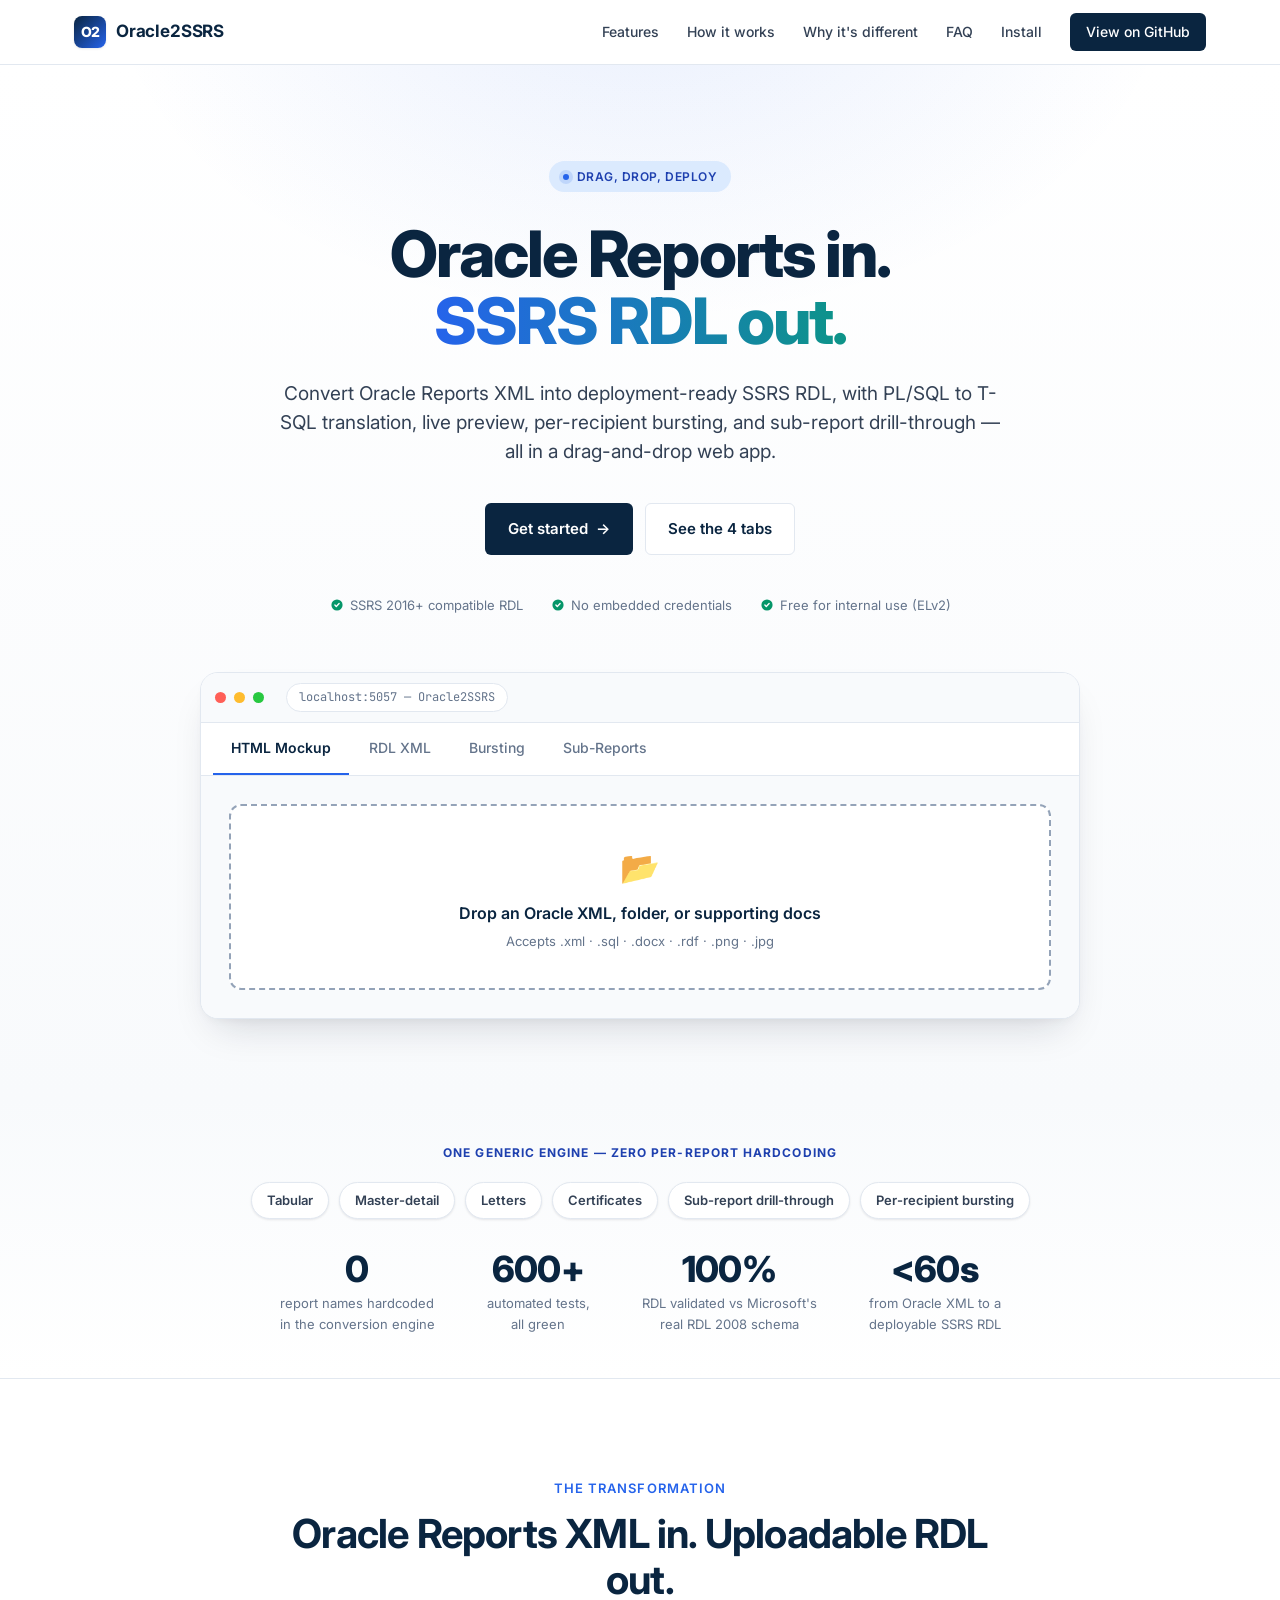
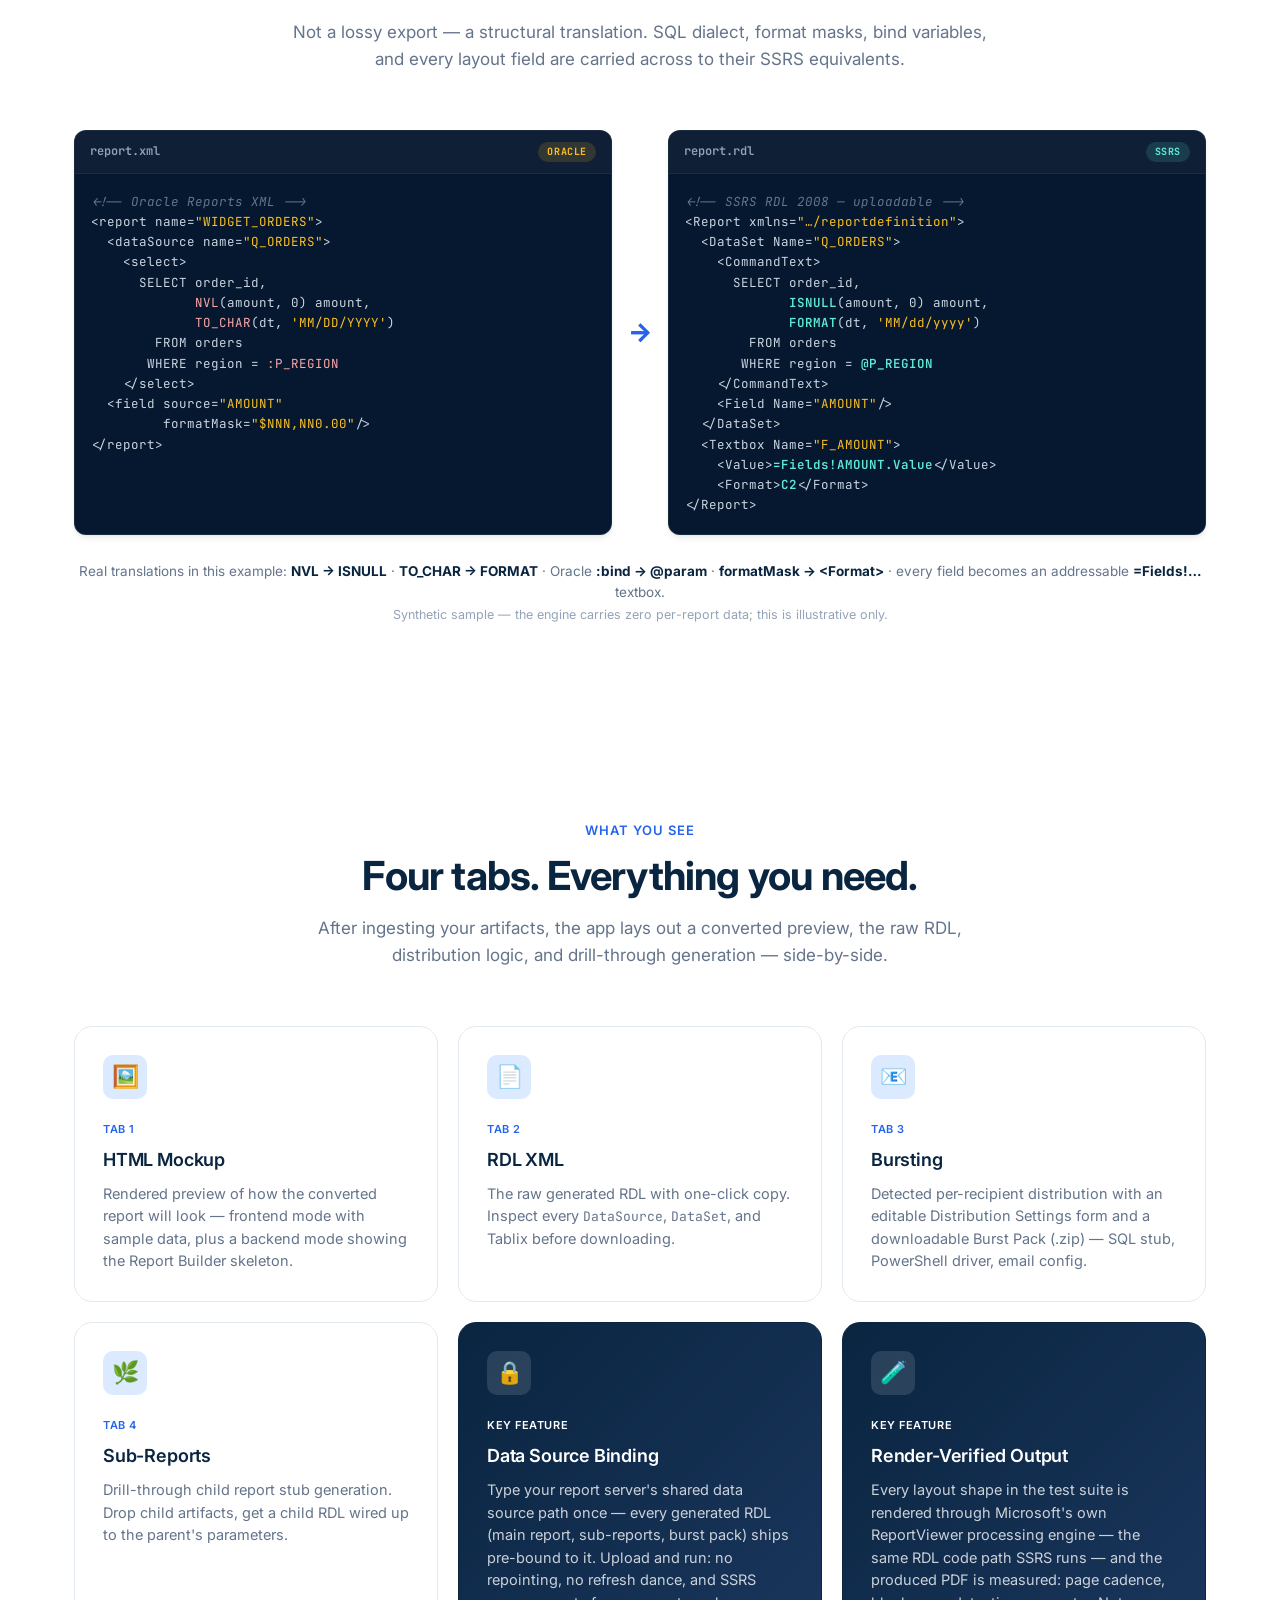
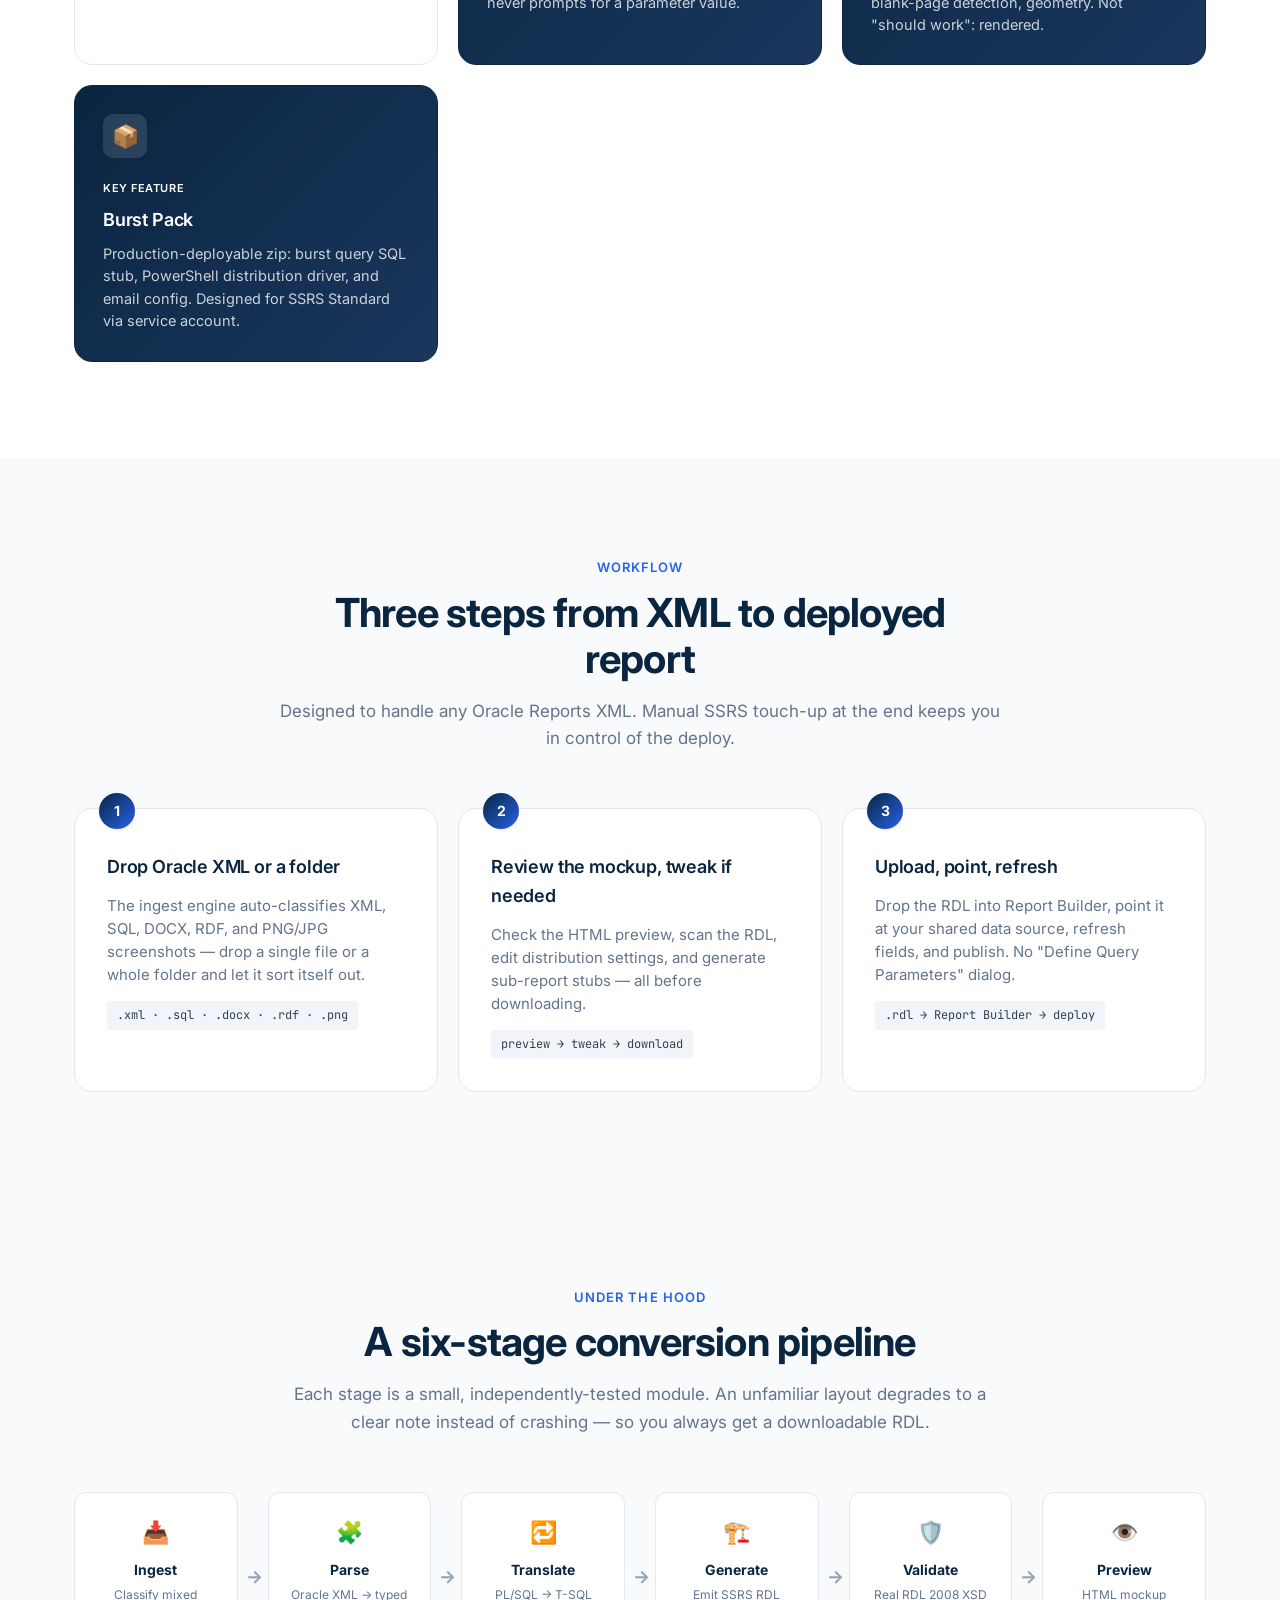
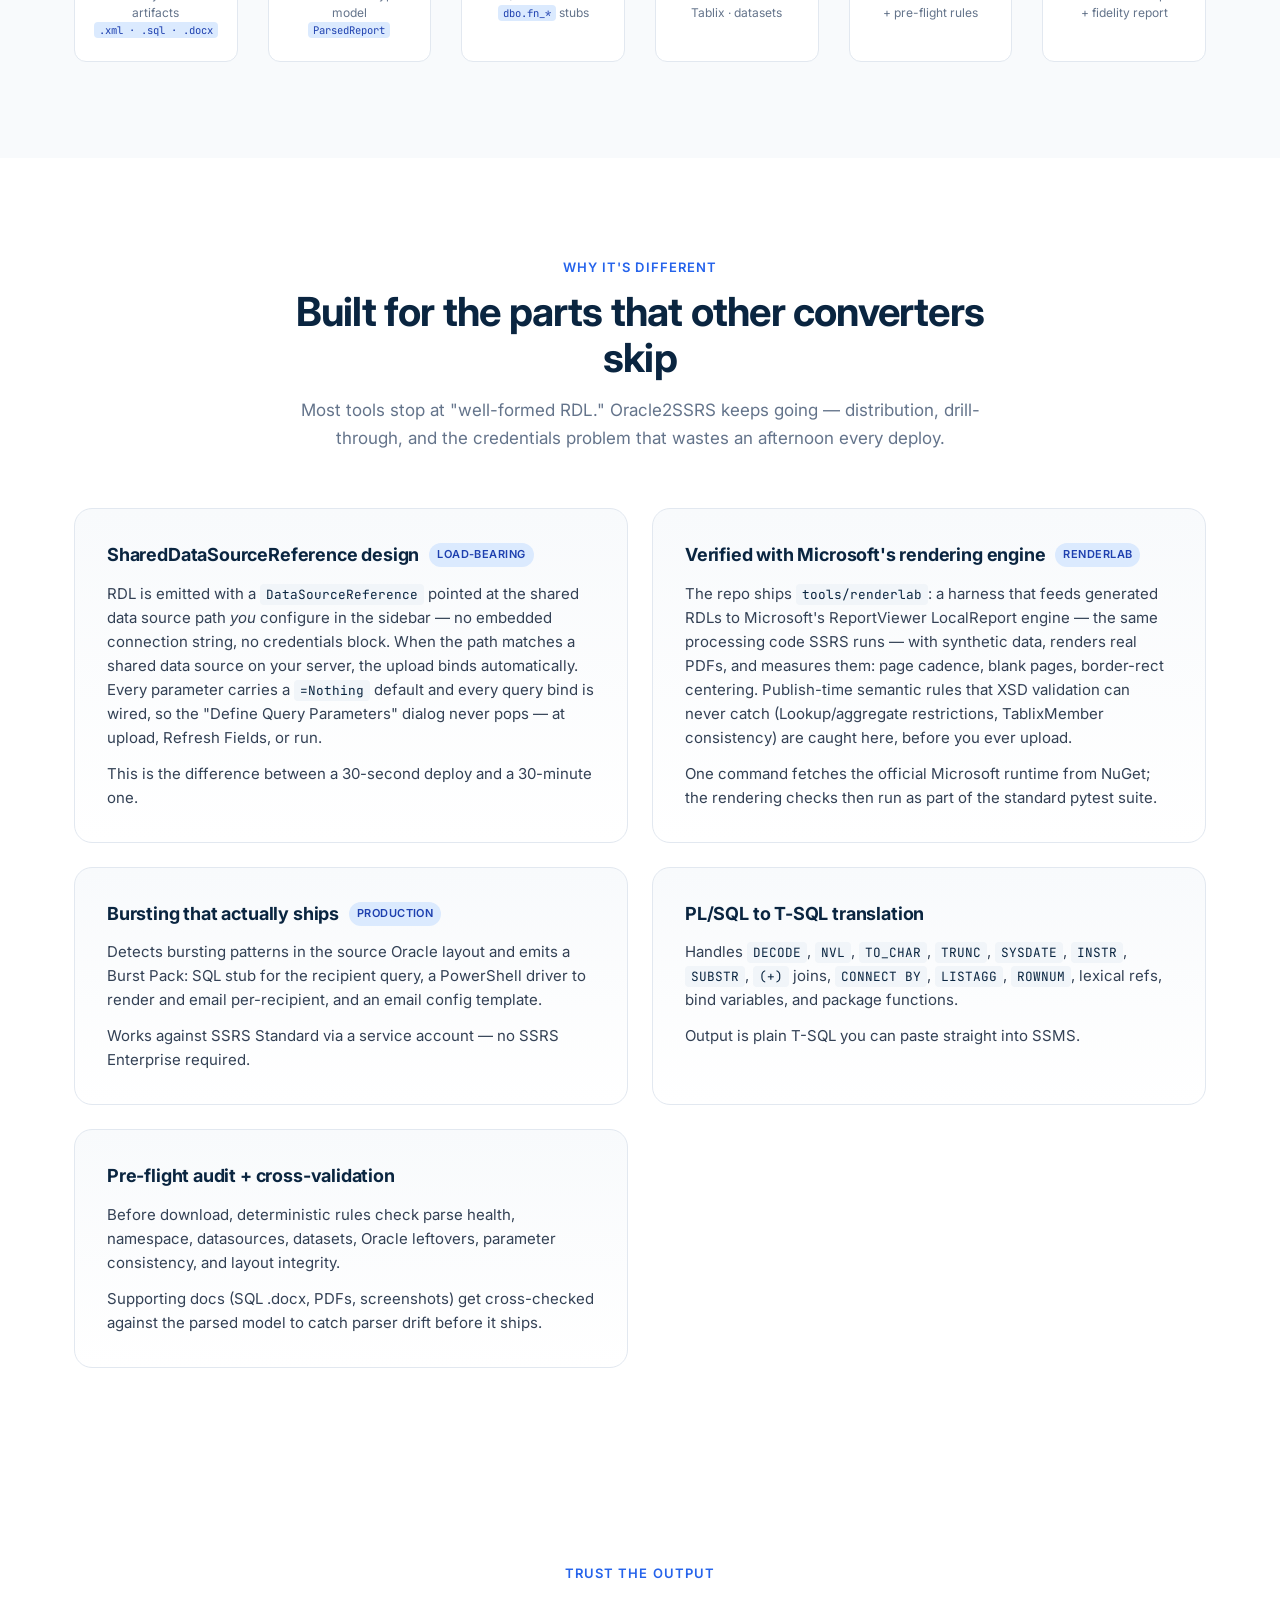
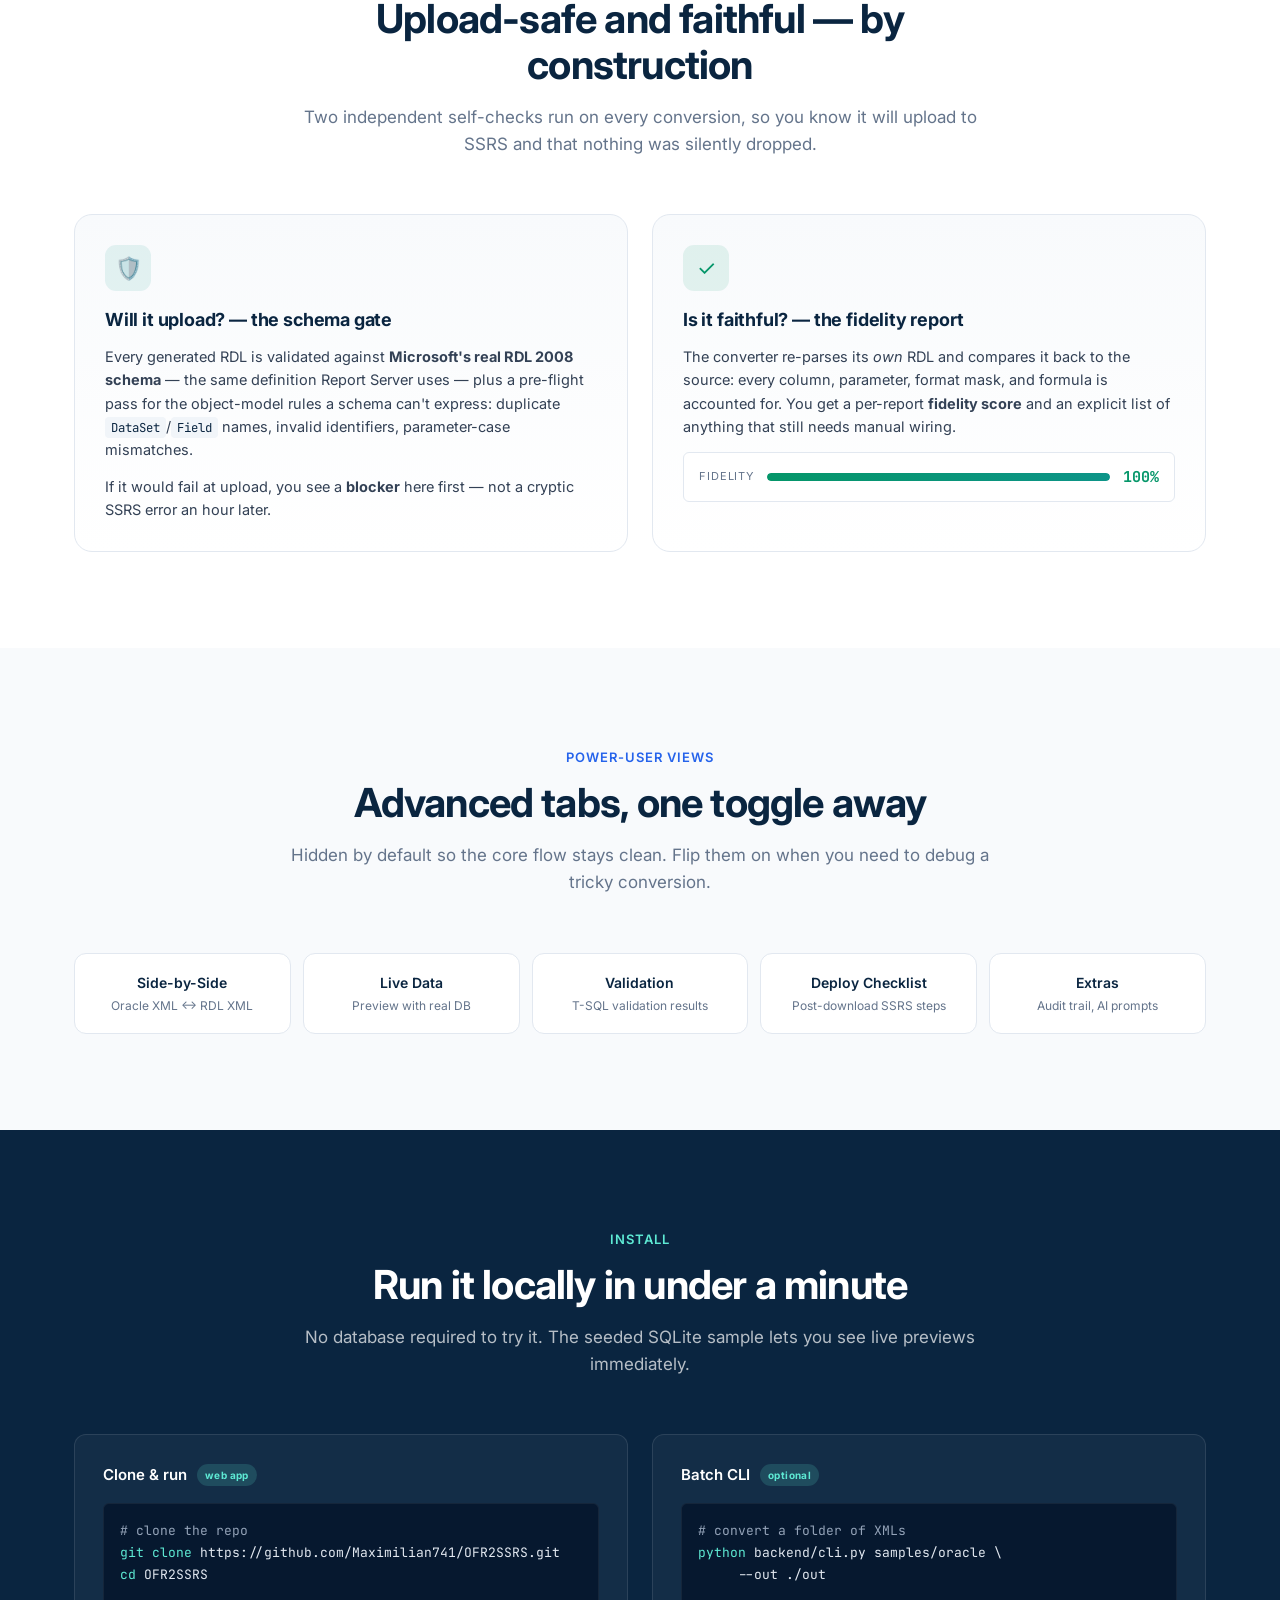
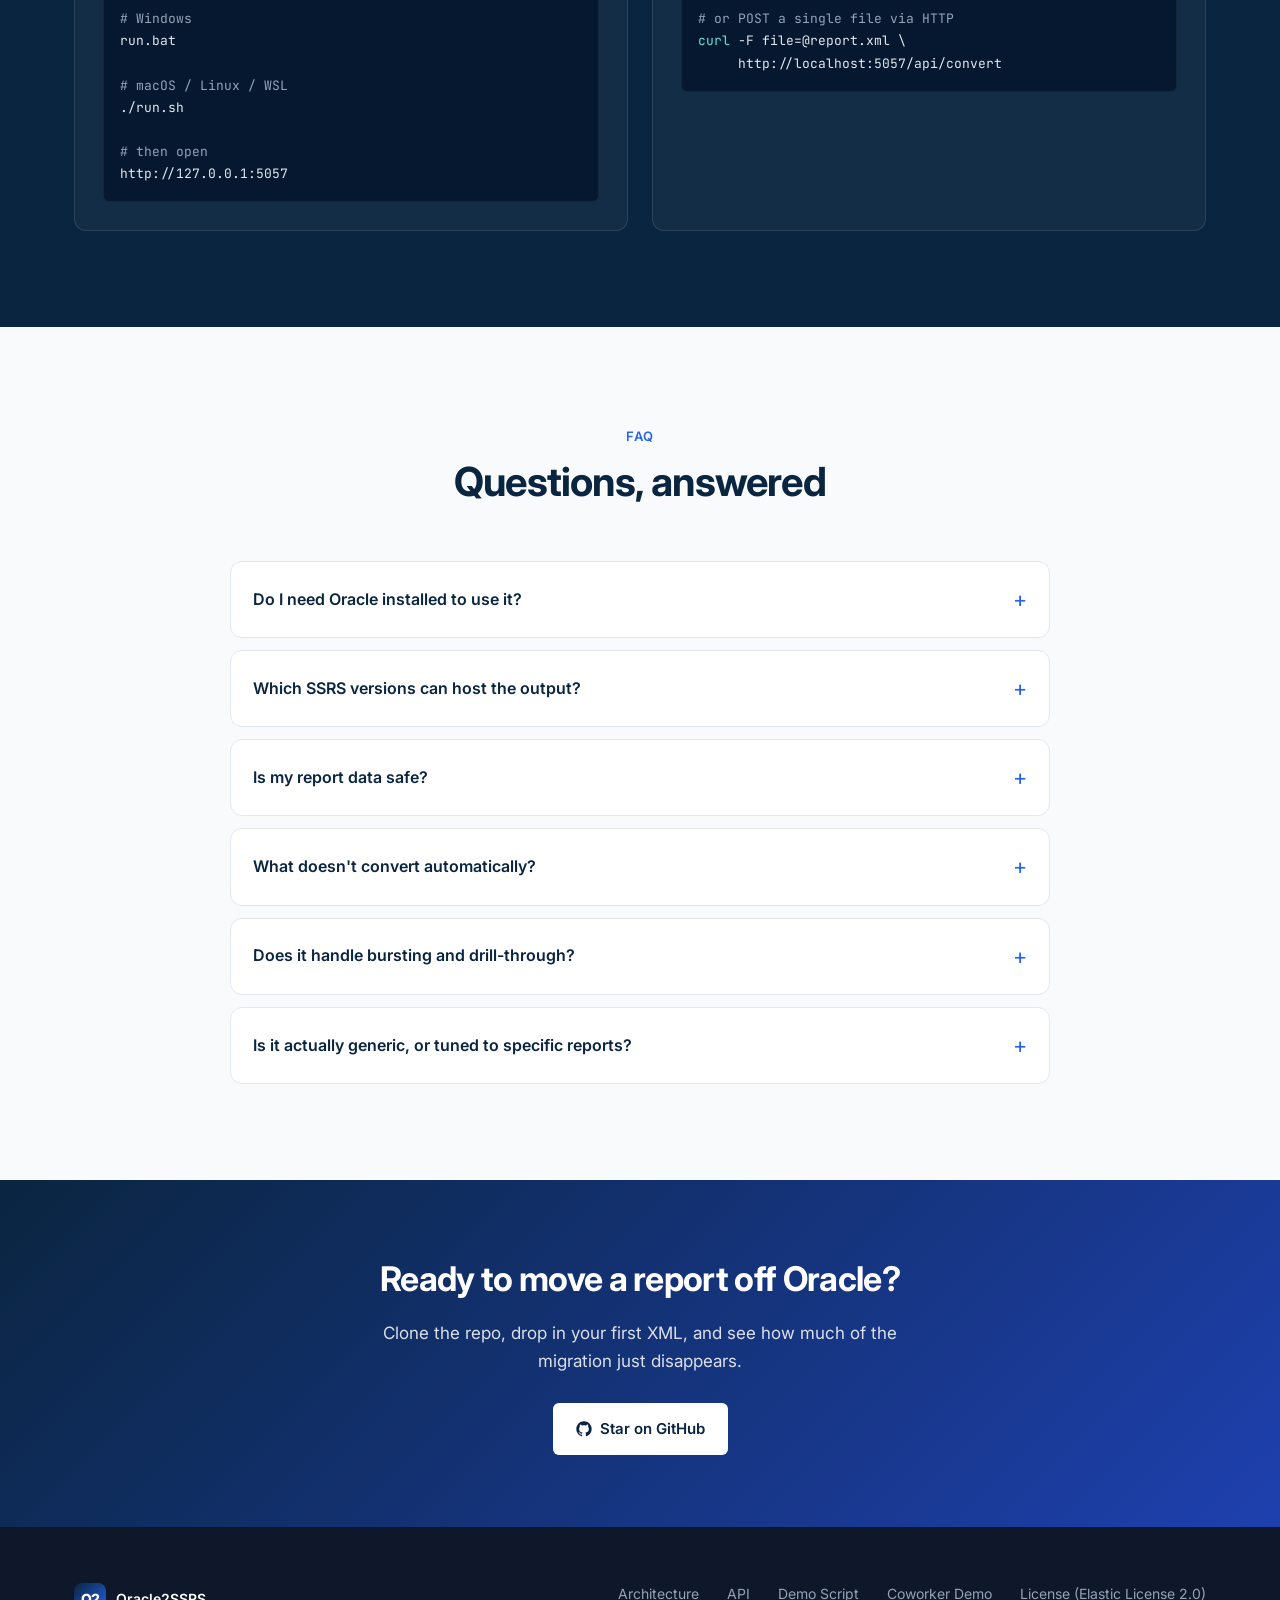
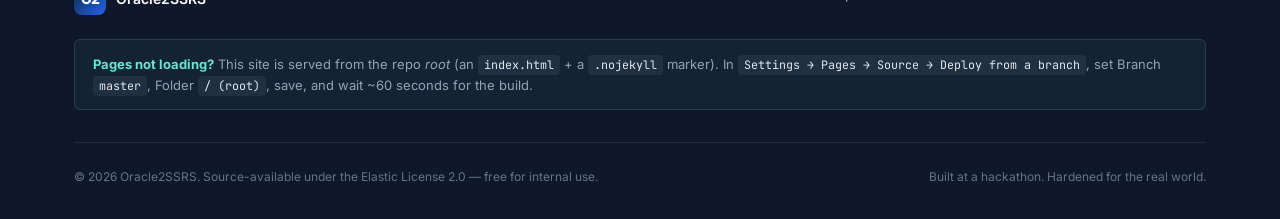
==== commit 18f9213e: "HAL" ====
--- a/index.html
+++ b/index.html
@@ -935,7 +935,7 @@
         <div style="font-size:13px; color:var(--slate-500); margin-top:6px;">report names hardcoded<br/>in the conversion engine</div>
       </div>
       <div>
-        <div style="font-size:36px; font-weight:800; color:var(--navy); letter-spacing:-0.02em; line-height:1;">385+</div>
+        <div style="font-size:36px; font-weight:800; color:var(--navy); letter-spacing:-0.02em; line-height:1;">600+</div>
         <div style="font-size:13px; color:var(--slate-500); margin-top:6px;">automated tests,<br/>all green</div>
       </div>
       <div>
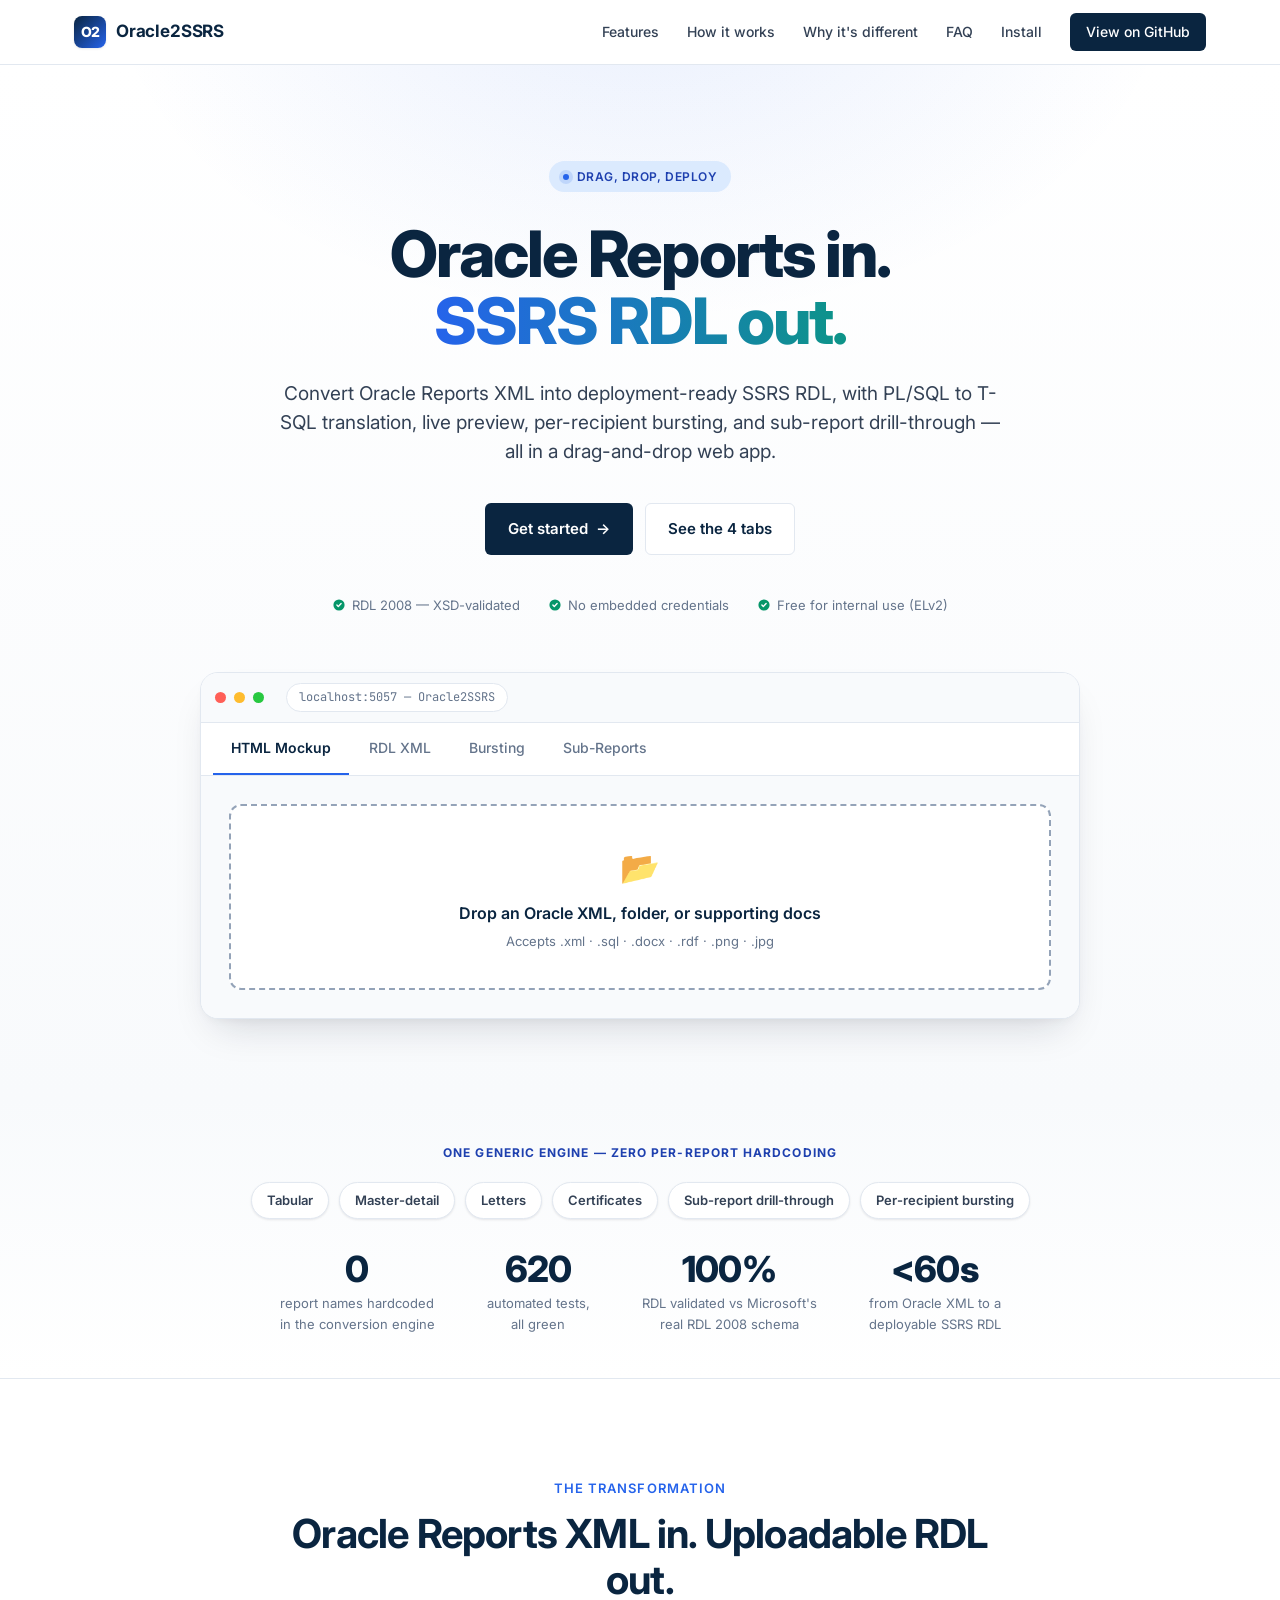
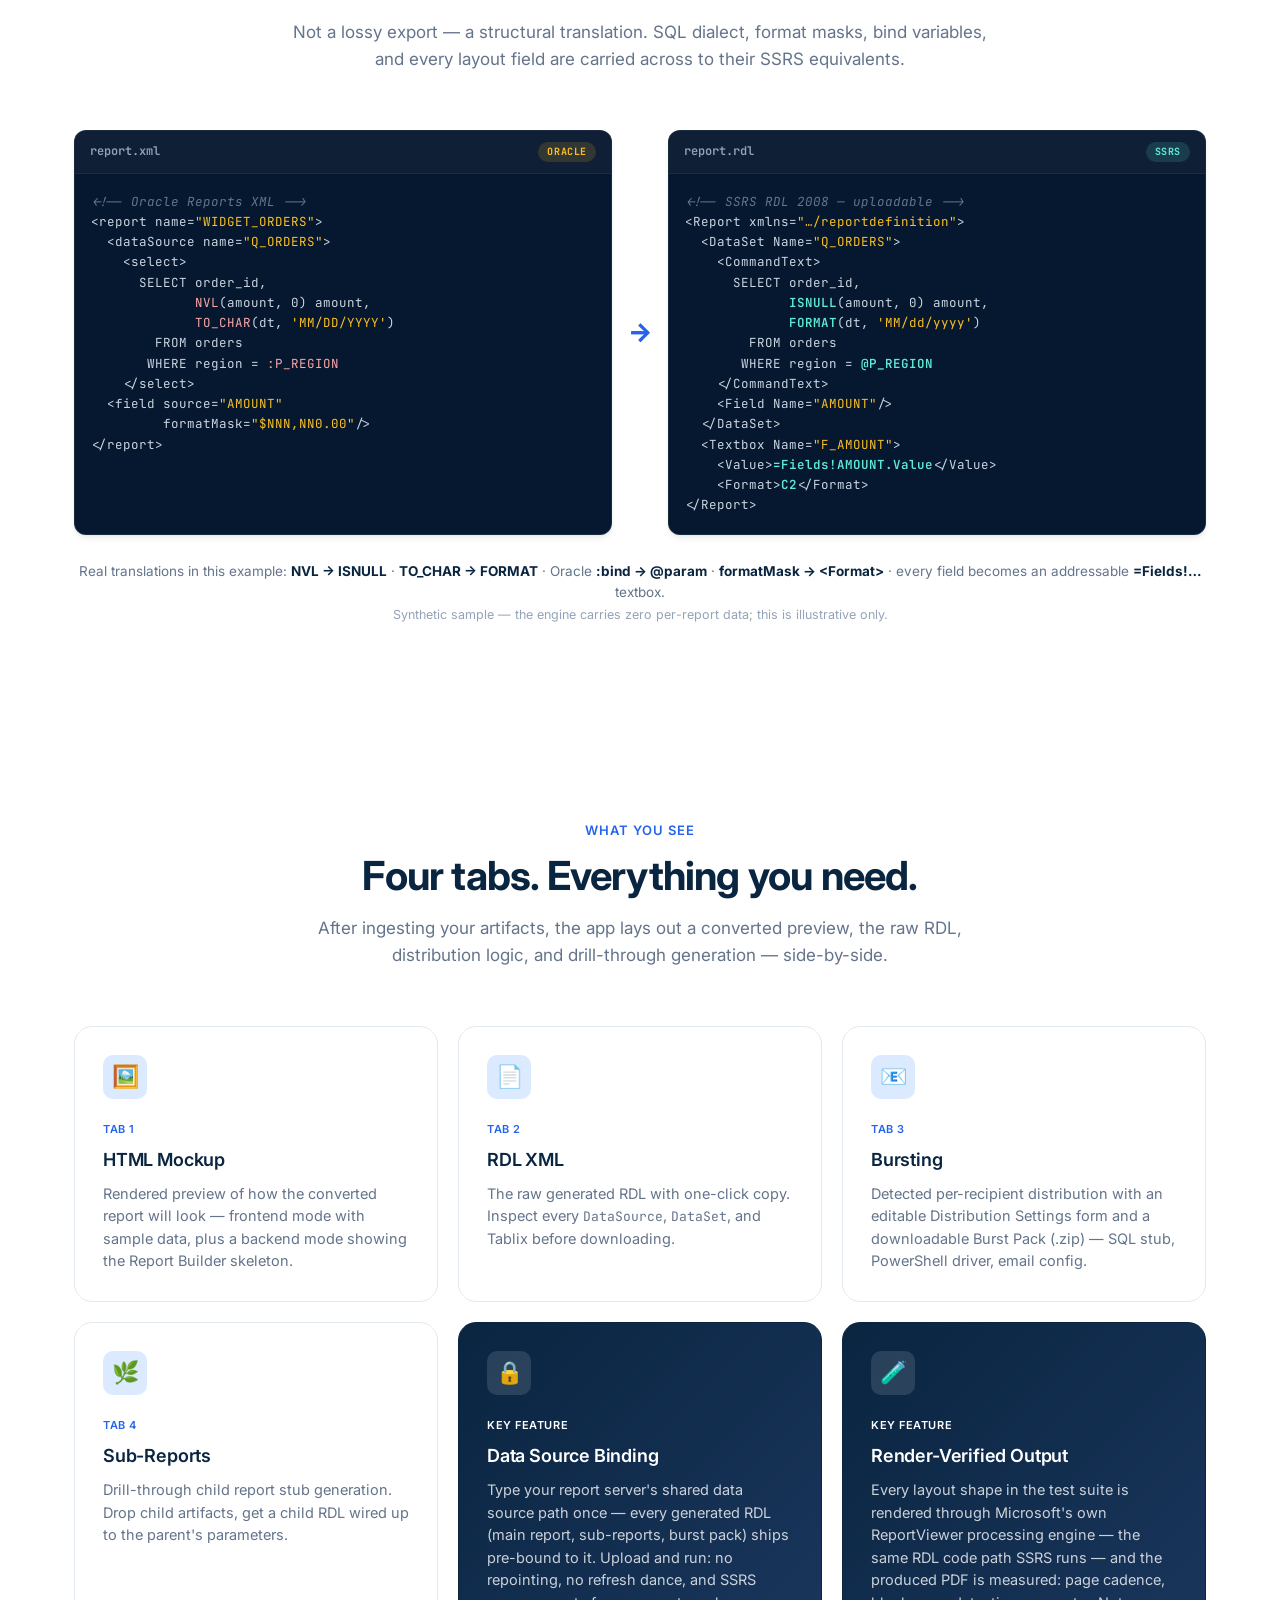
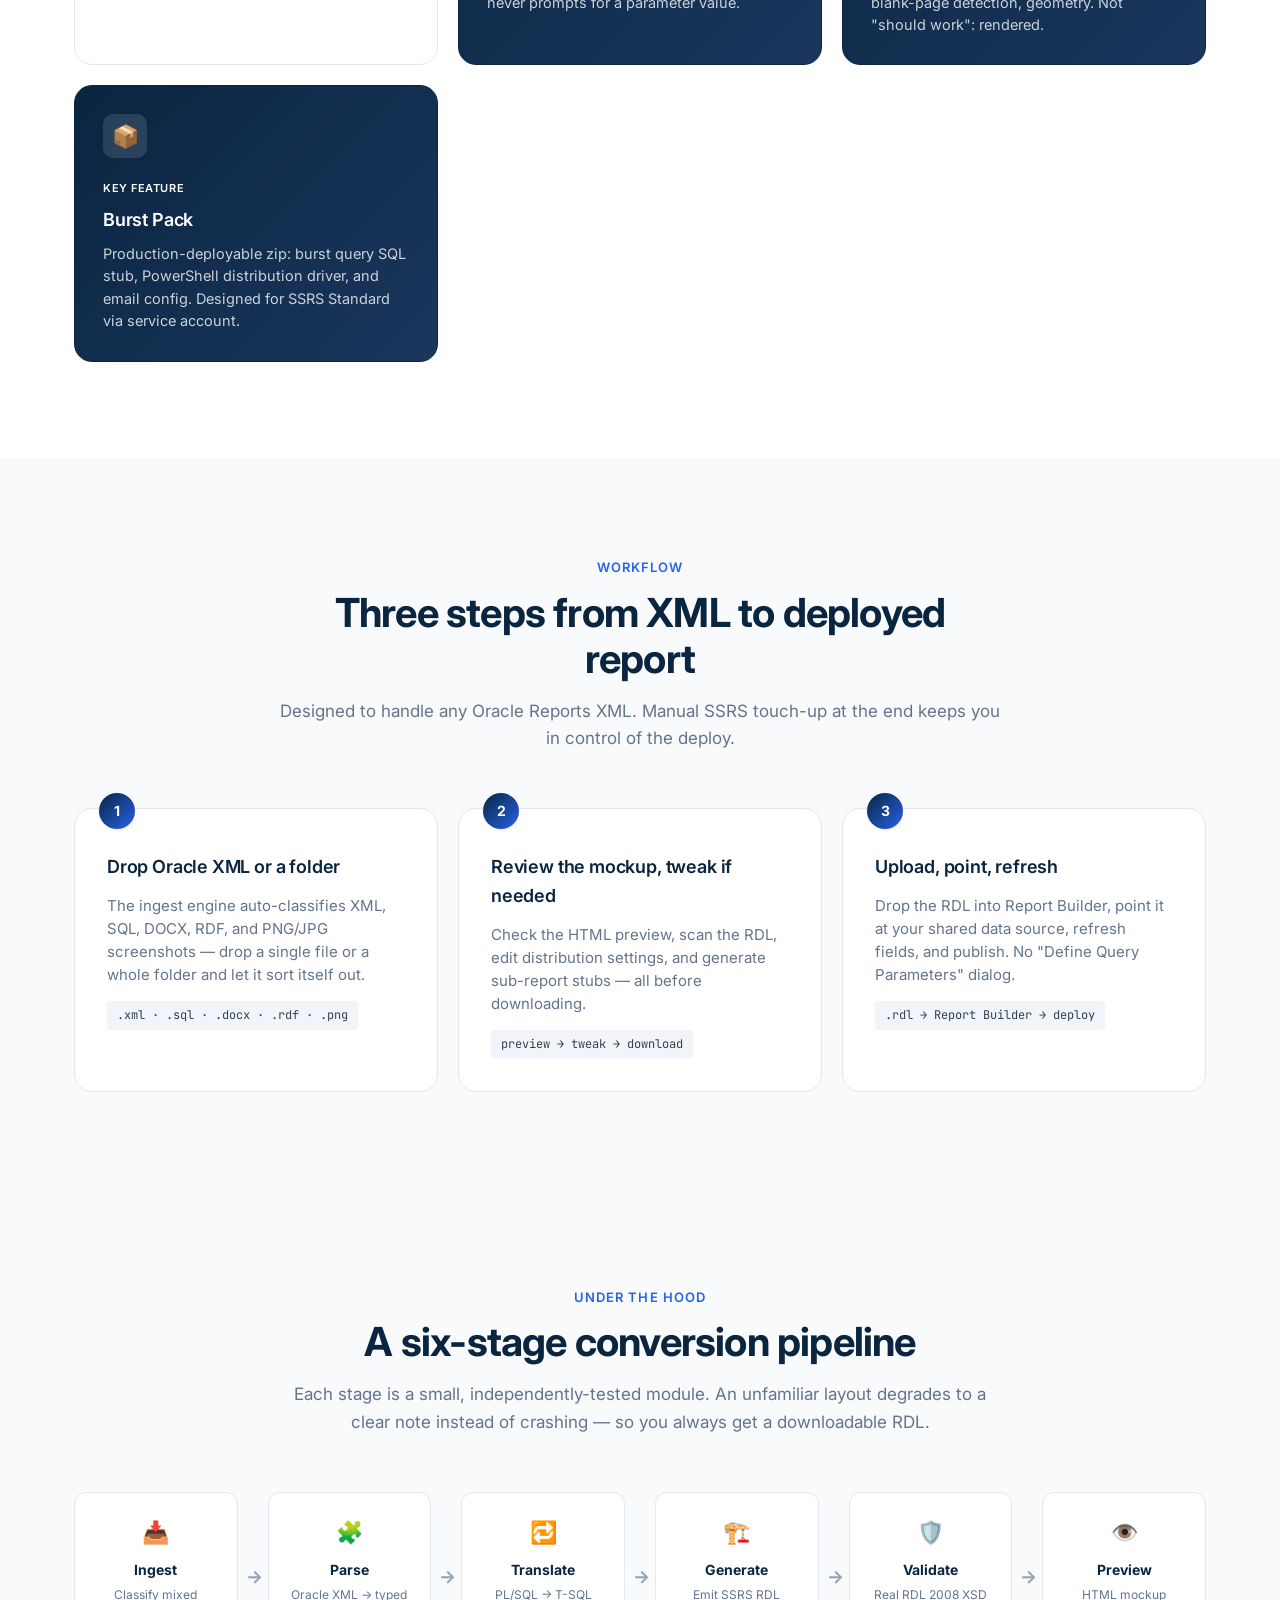
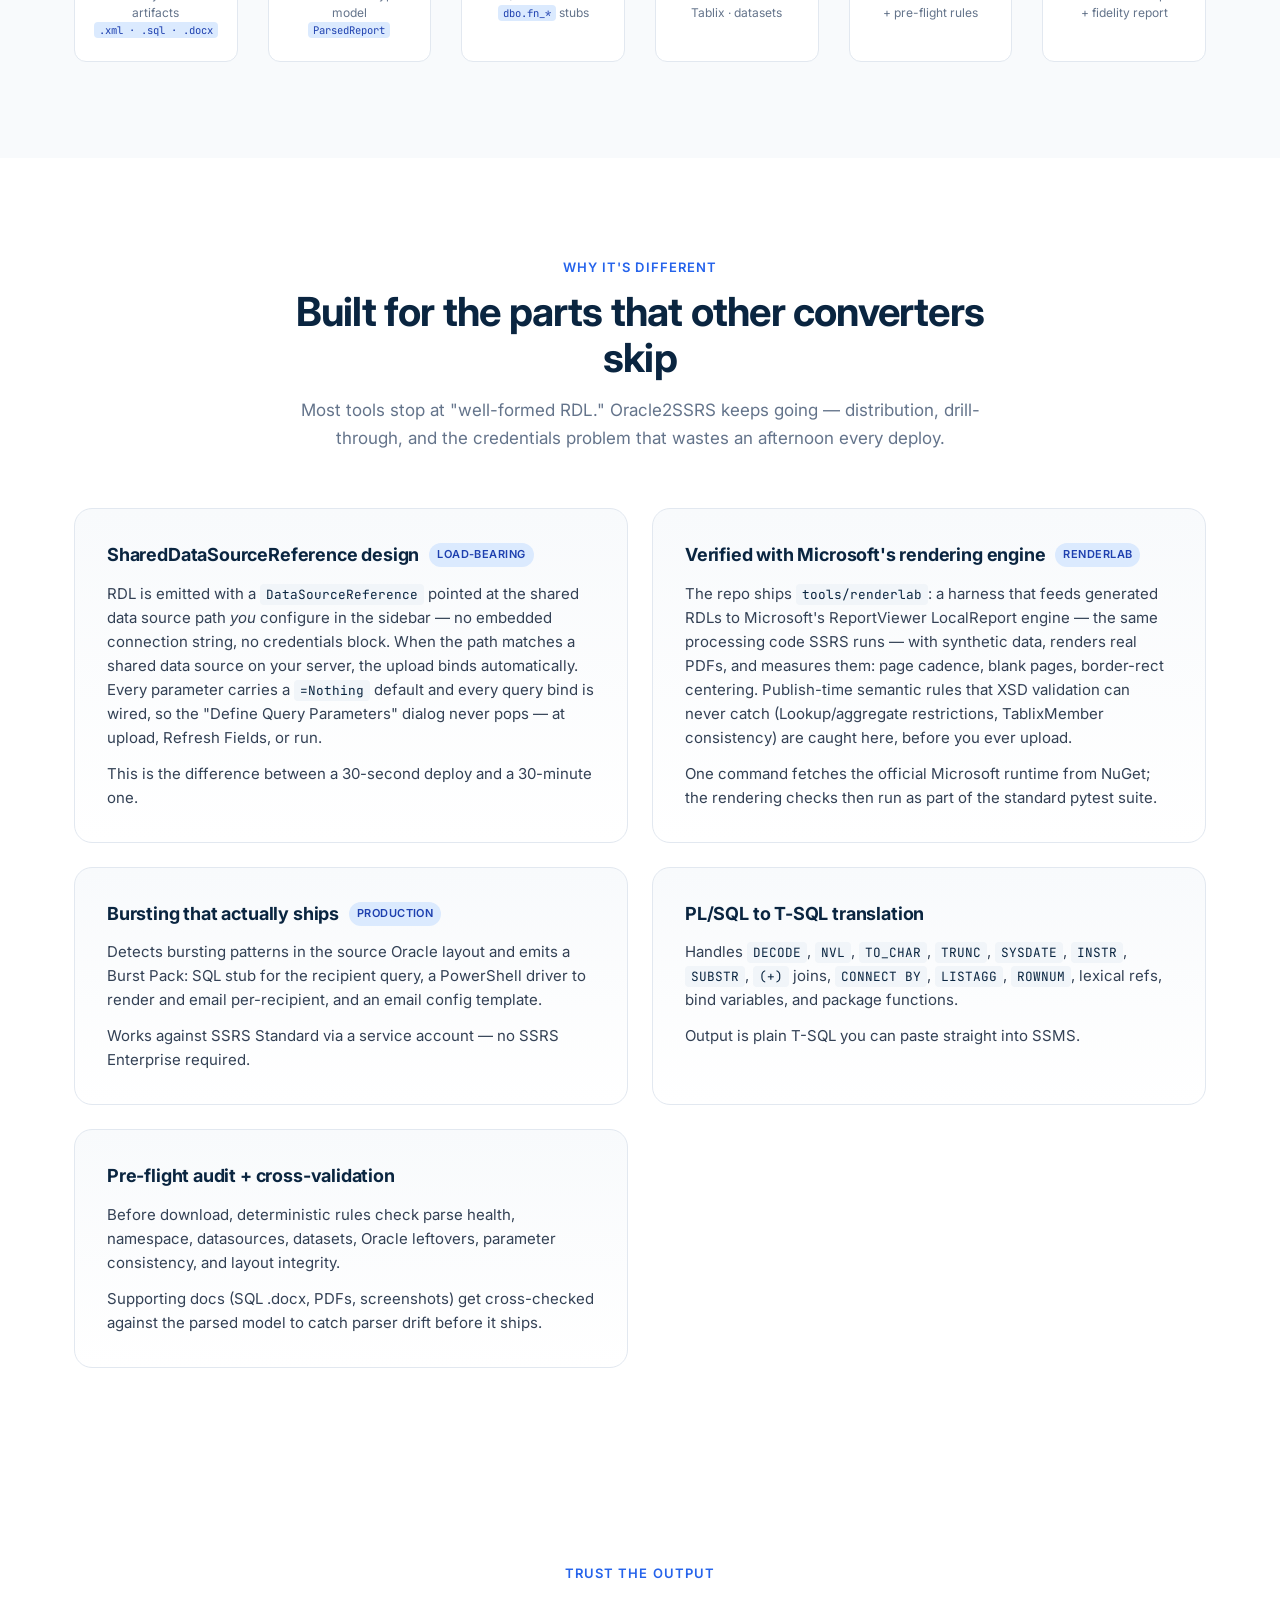
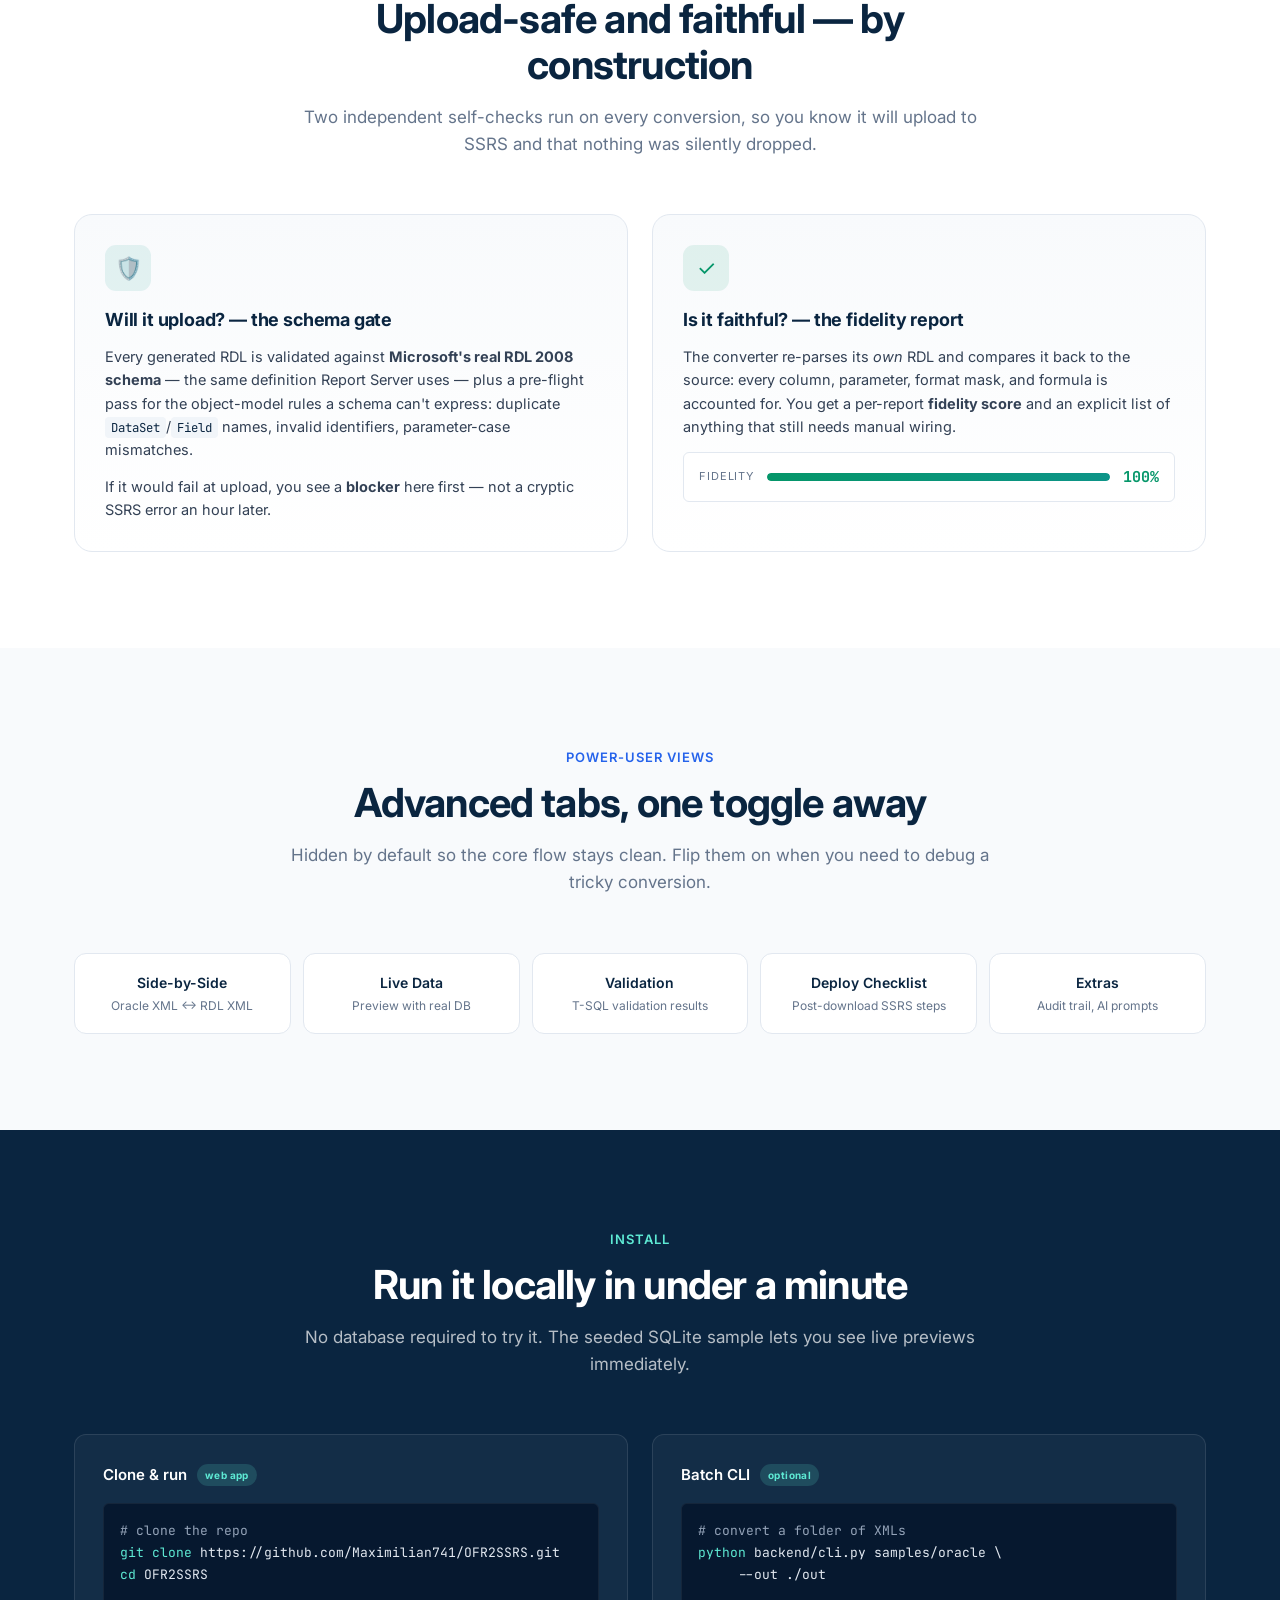
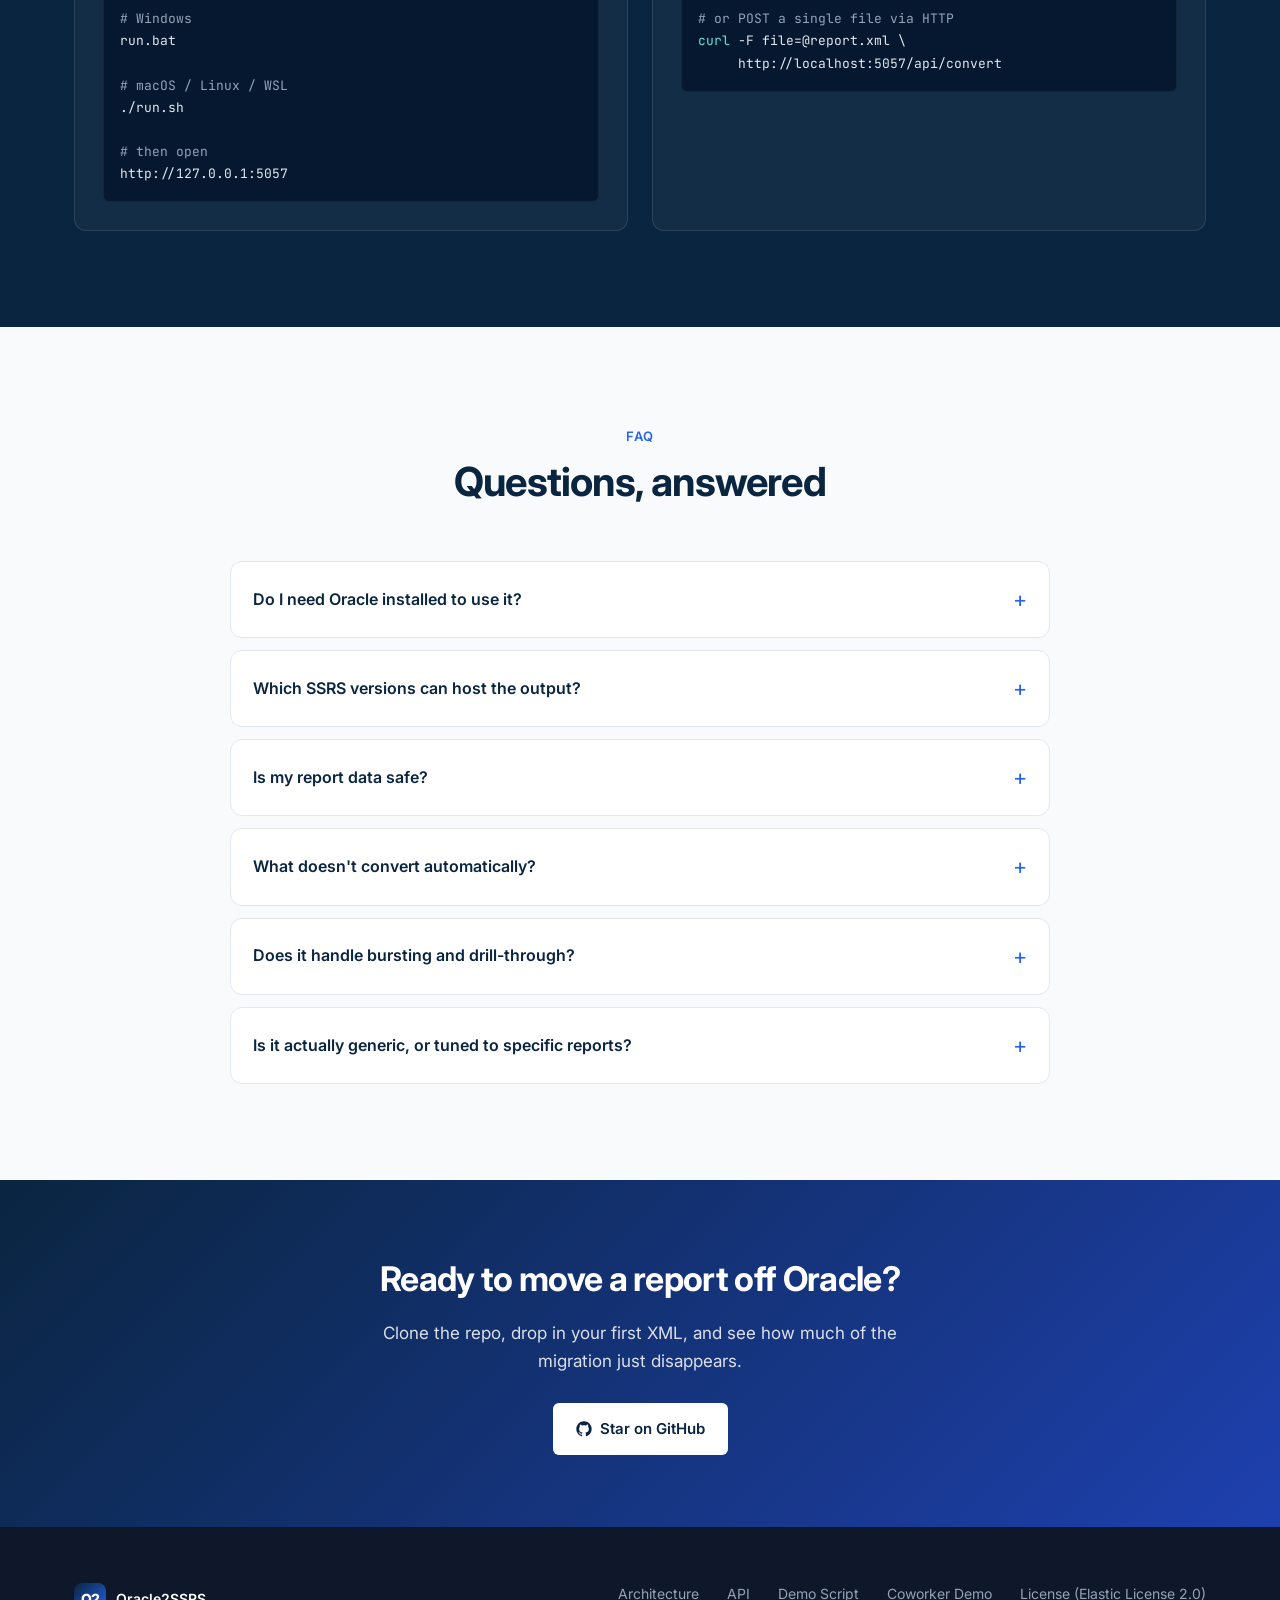
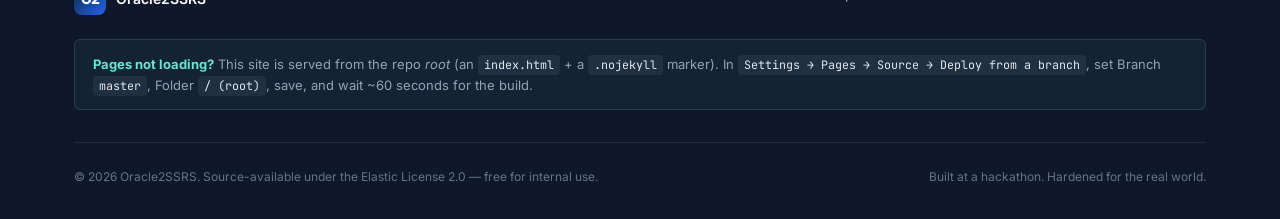
==== commit b3fceb35: "HAL" ====
--- a/index.html
+++ b/index.html
@@ -878,7 +878,7 @@
       <div class="hero-meta">
         <span class="hero-meta-item">
           <svg viewBox="0 0 20 20" fill="currentColor"><path fill-rule="evenodd" d="M10 18a8 8 0 100-16 8 8 0 000 16zm3.707-9.293a1 1 0 00-1.414-1.414L9 10.586 7.707 9.293a1 1 0 00-1.414 1.414l2 2a1 1 0 001.414 0l4-4z" clip-rule="evenodd"/></svg>
-          SSRS 2016+ compatible RDL
+          RDL 2008 — XSD-validated
         </span>
         <span class="hero-meta-item">
           <svg viewBox="0 0 20 20" fill="currentColor"><path fill-rule="evenodd" d="M10 18a8 8 0 100-16 8 8 0 000 16zm3.707-9.293a1 1 0 00-1.414-1.414L9 10.586 7.707 9.293a1 1 0 00-1.414 1.414l2 2a1 1 0 001.414 0l4-4z" clip-rule="evenodd"/></svg>
@@ -935,7 +935,7 @@
         <div style="font-size:13px; color:var(--slate-500); margin-top:6px;">report names hardcoded<br/>in the conversion engine</div>
       </div>
       <div>
-        <div style="font-size:36px; font-weight:800; color:var(--navy); letter-spacing:-0.02em; line-height:1;">600+</div>
+        <div style="font-size:36px; font-weight:800; color:var(--navy); letter-spacing:-0.02em; line-height:1;">620</div>
         <div style="font-size:13px; color:var(--slate-500); margin-top:6px;">automated tests,<br/>all green</div>
       </div>
       <div>
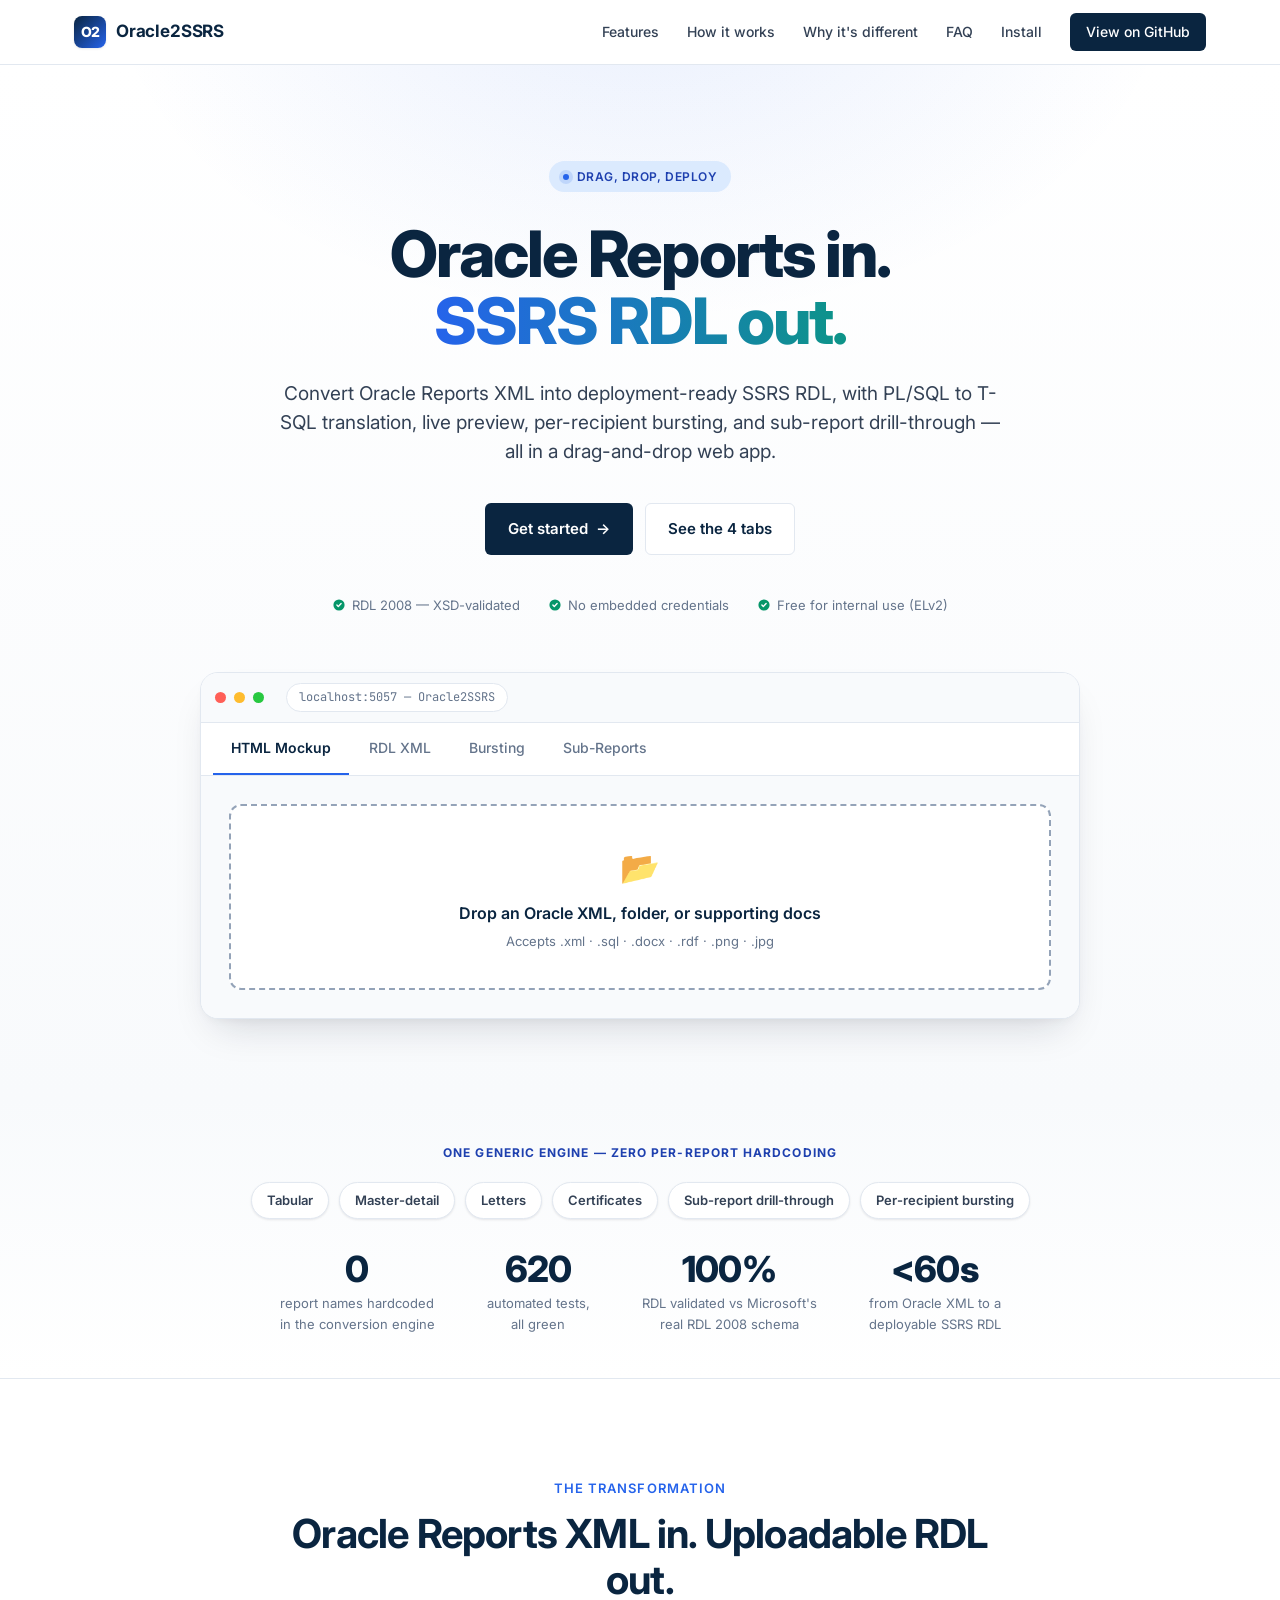
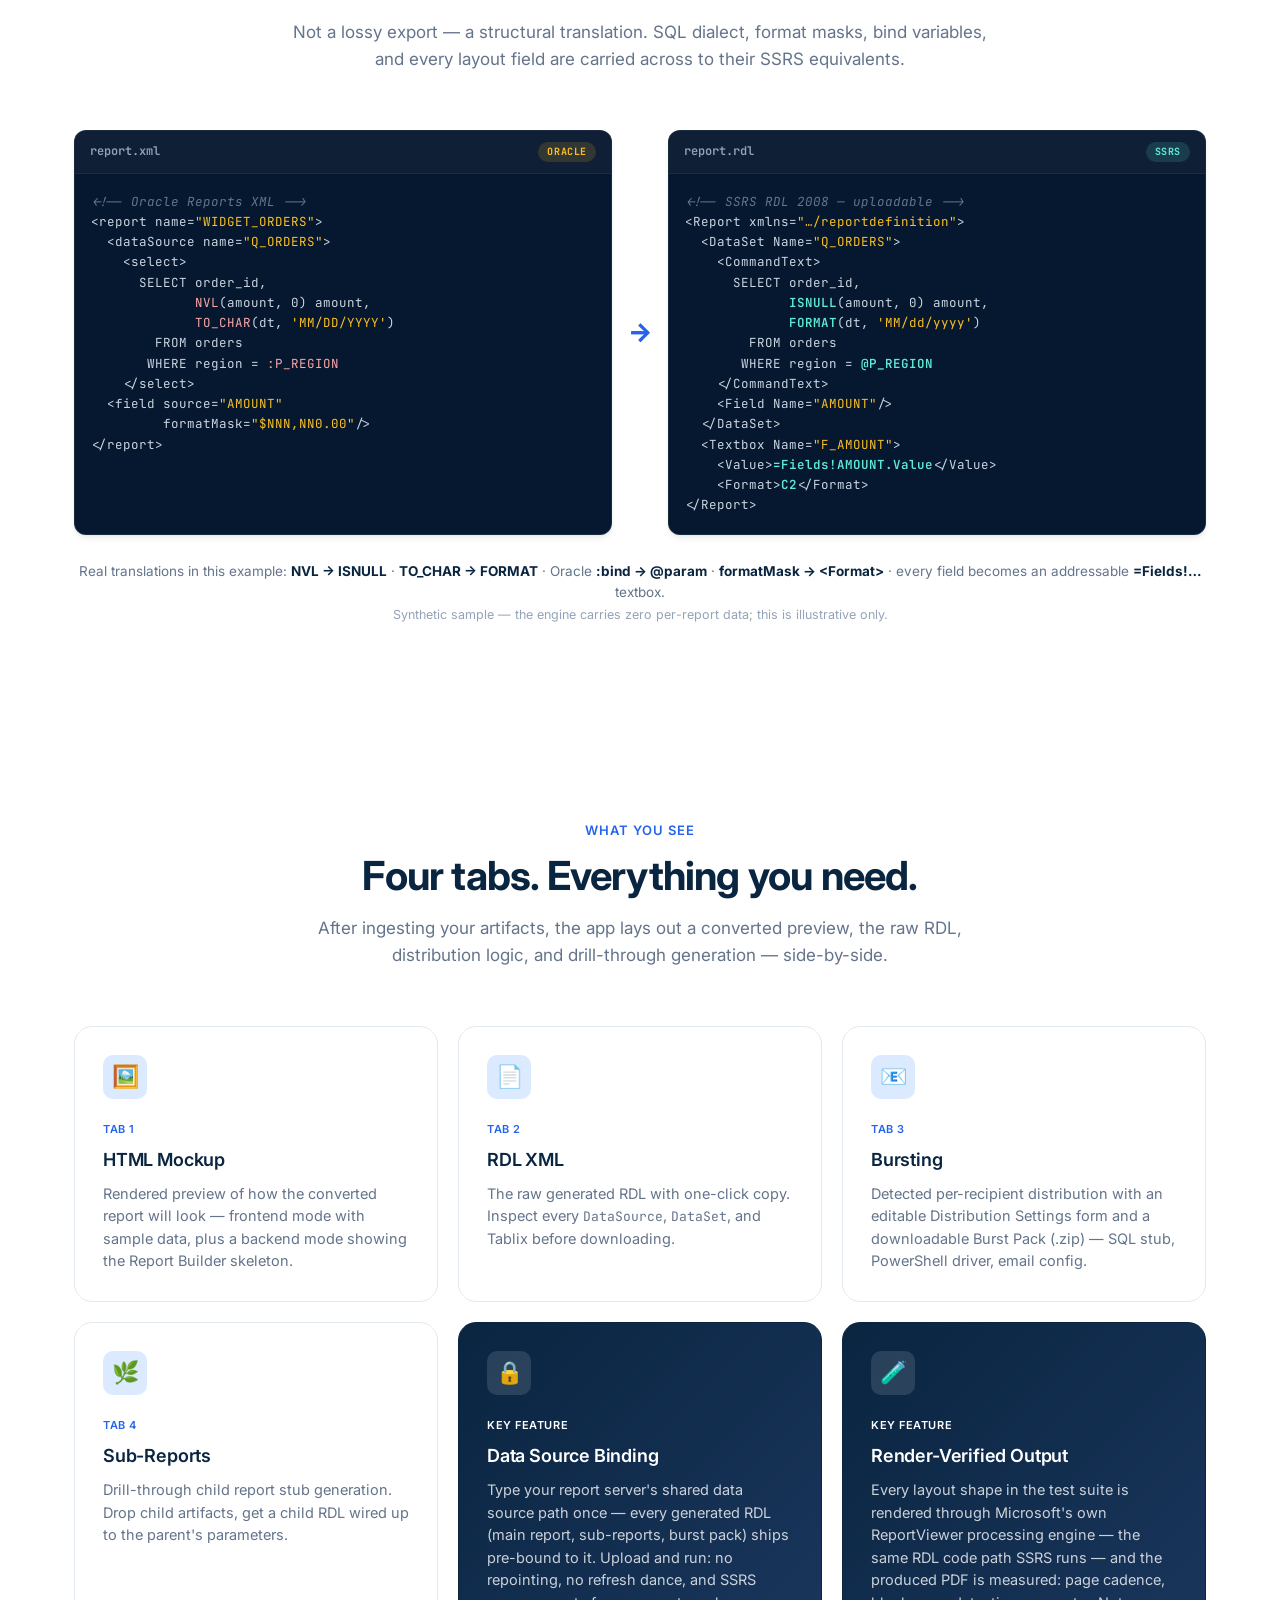
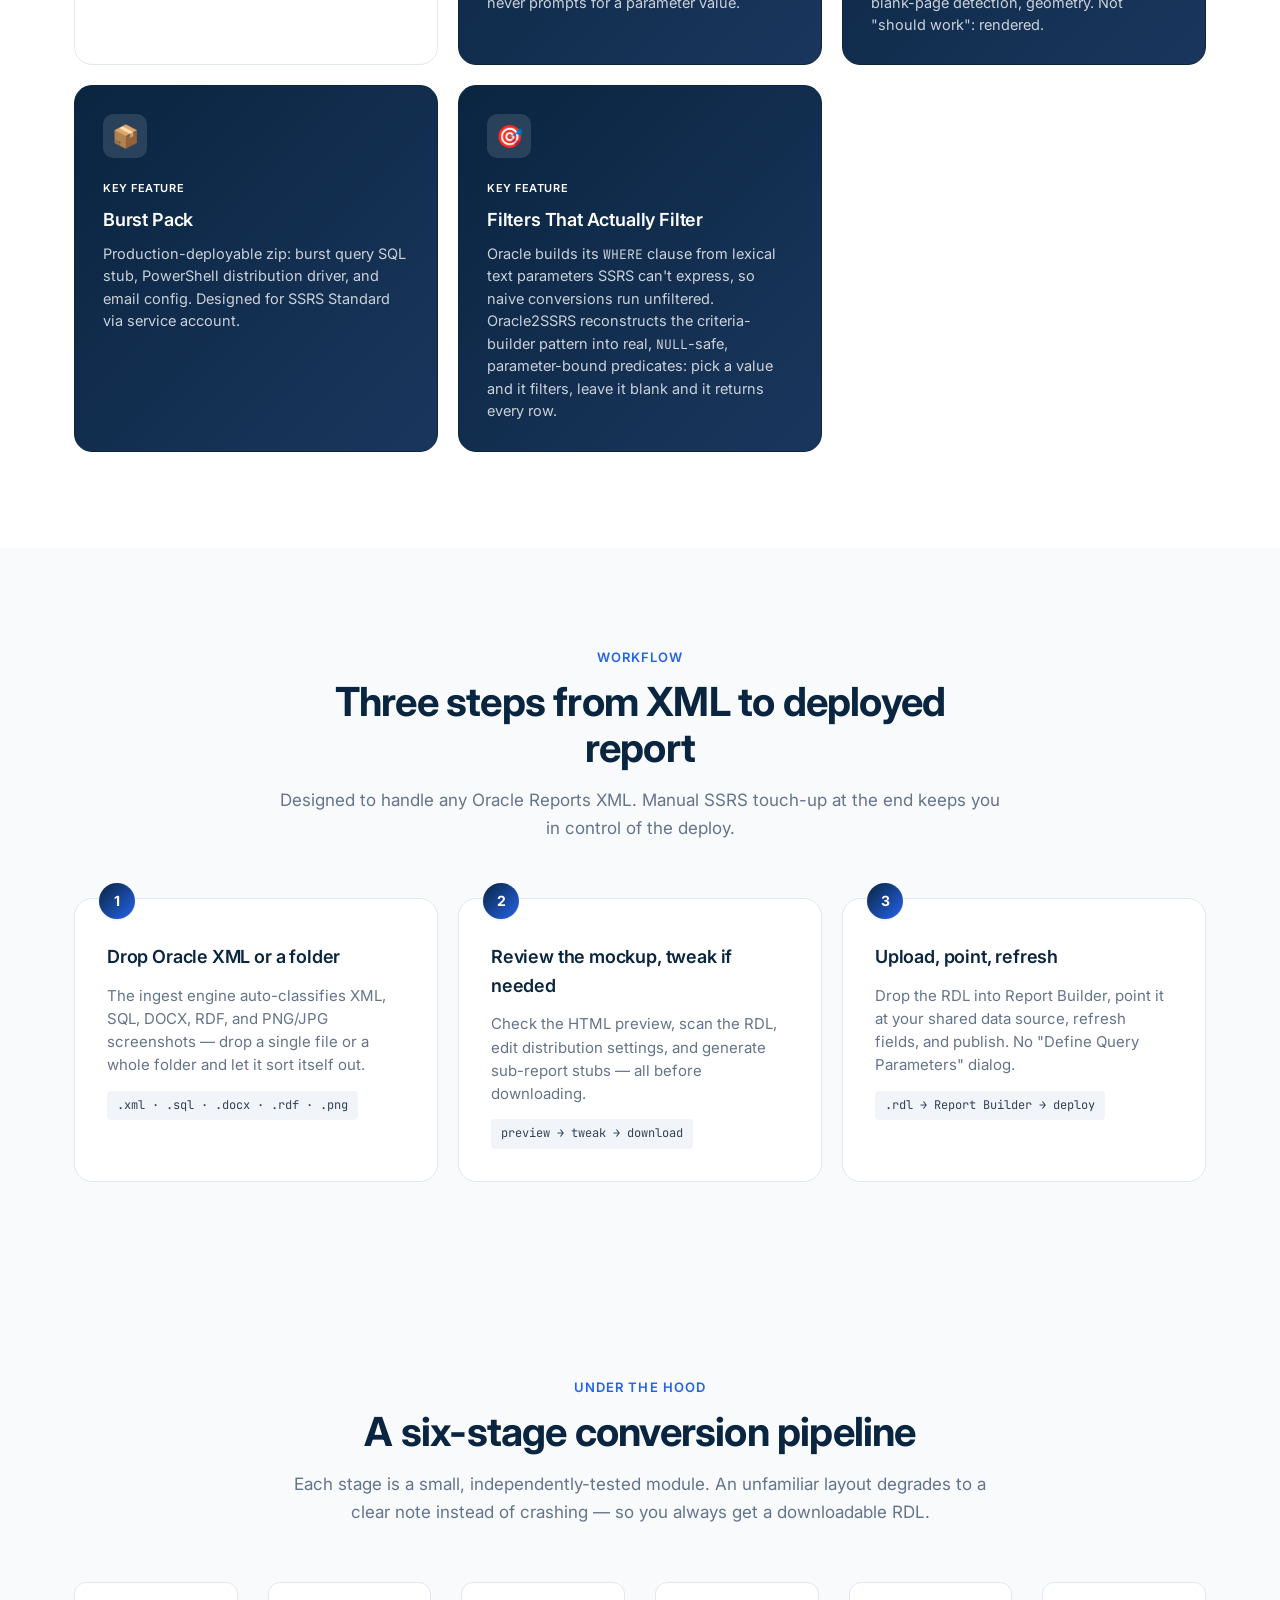
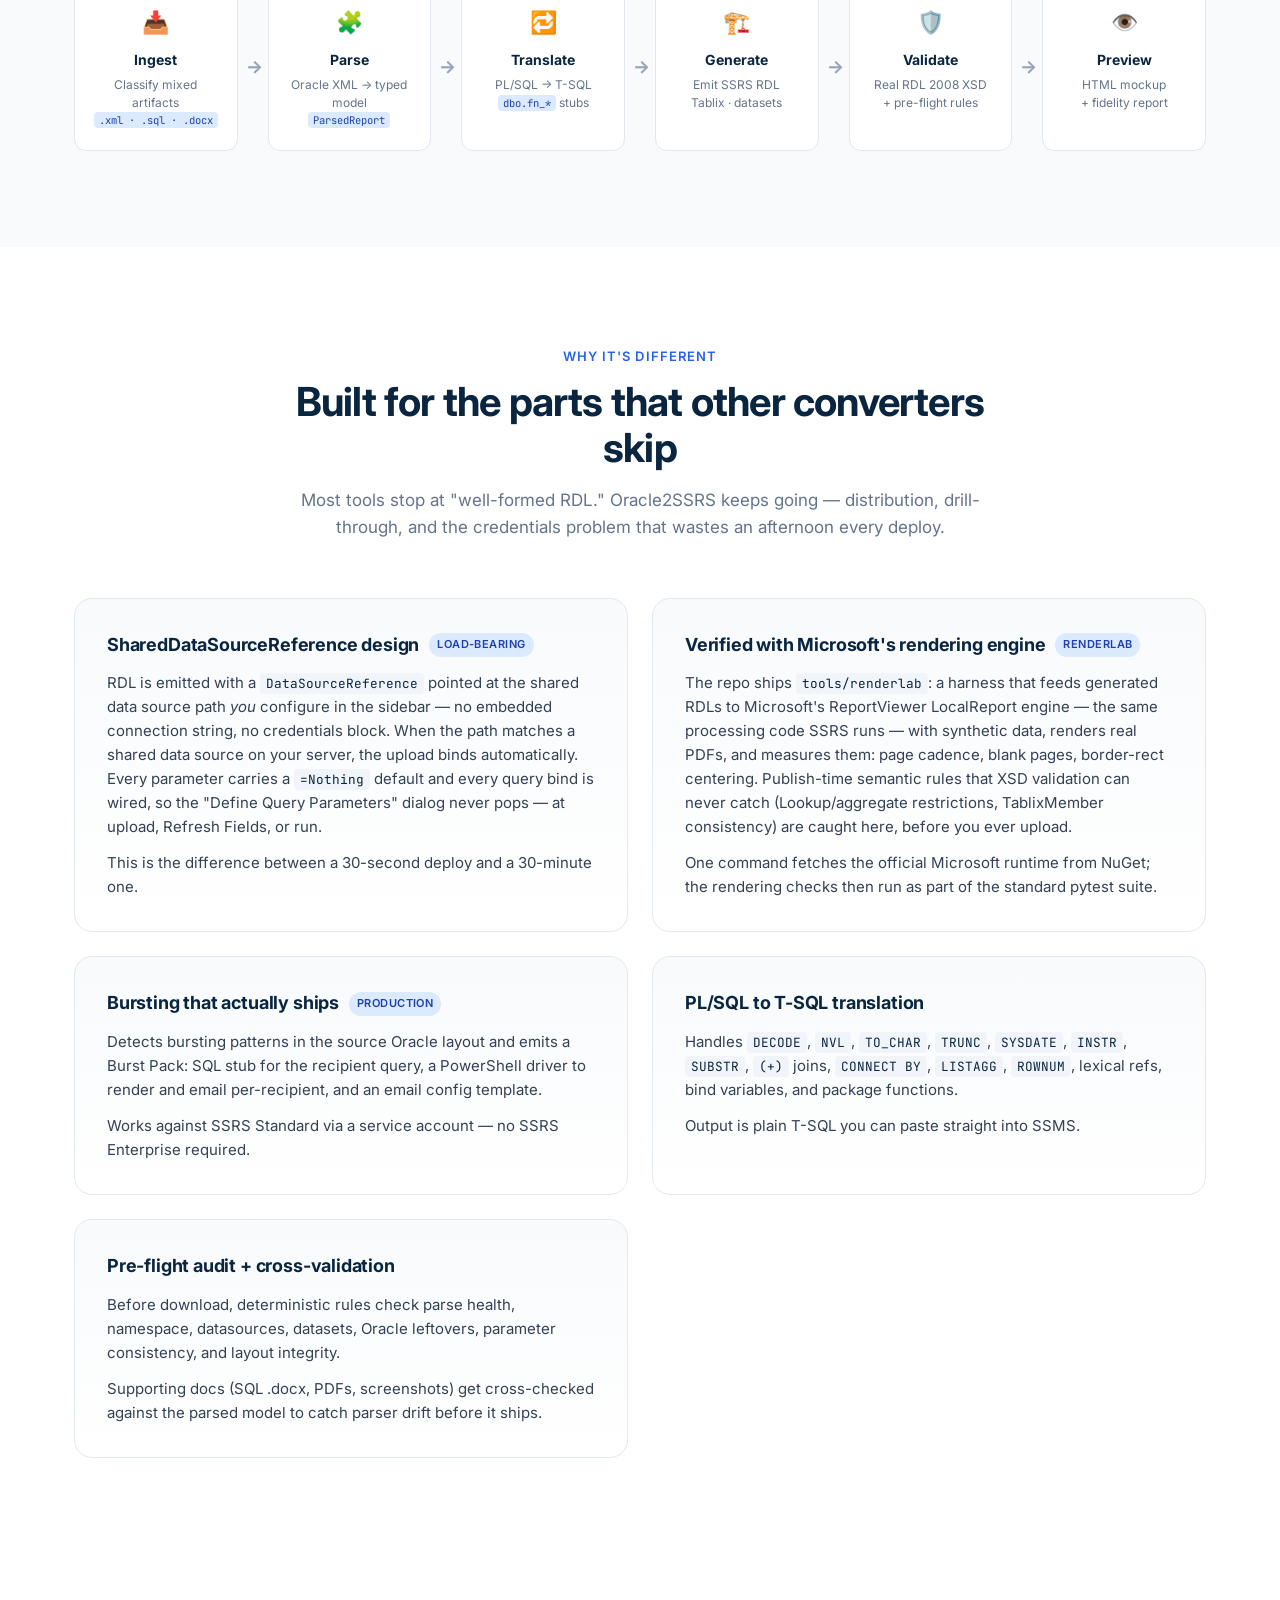
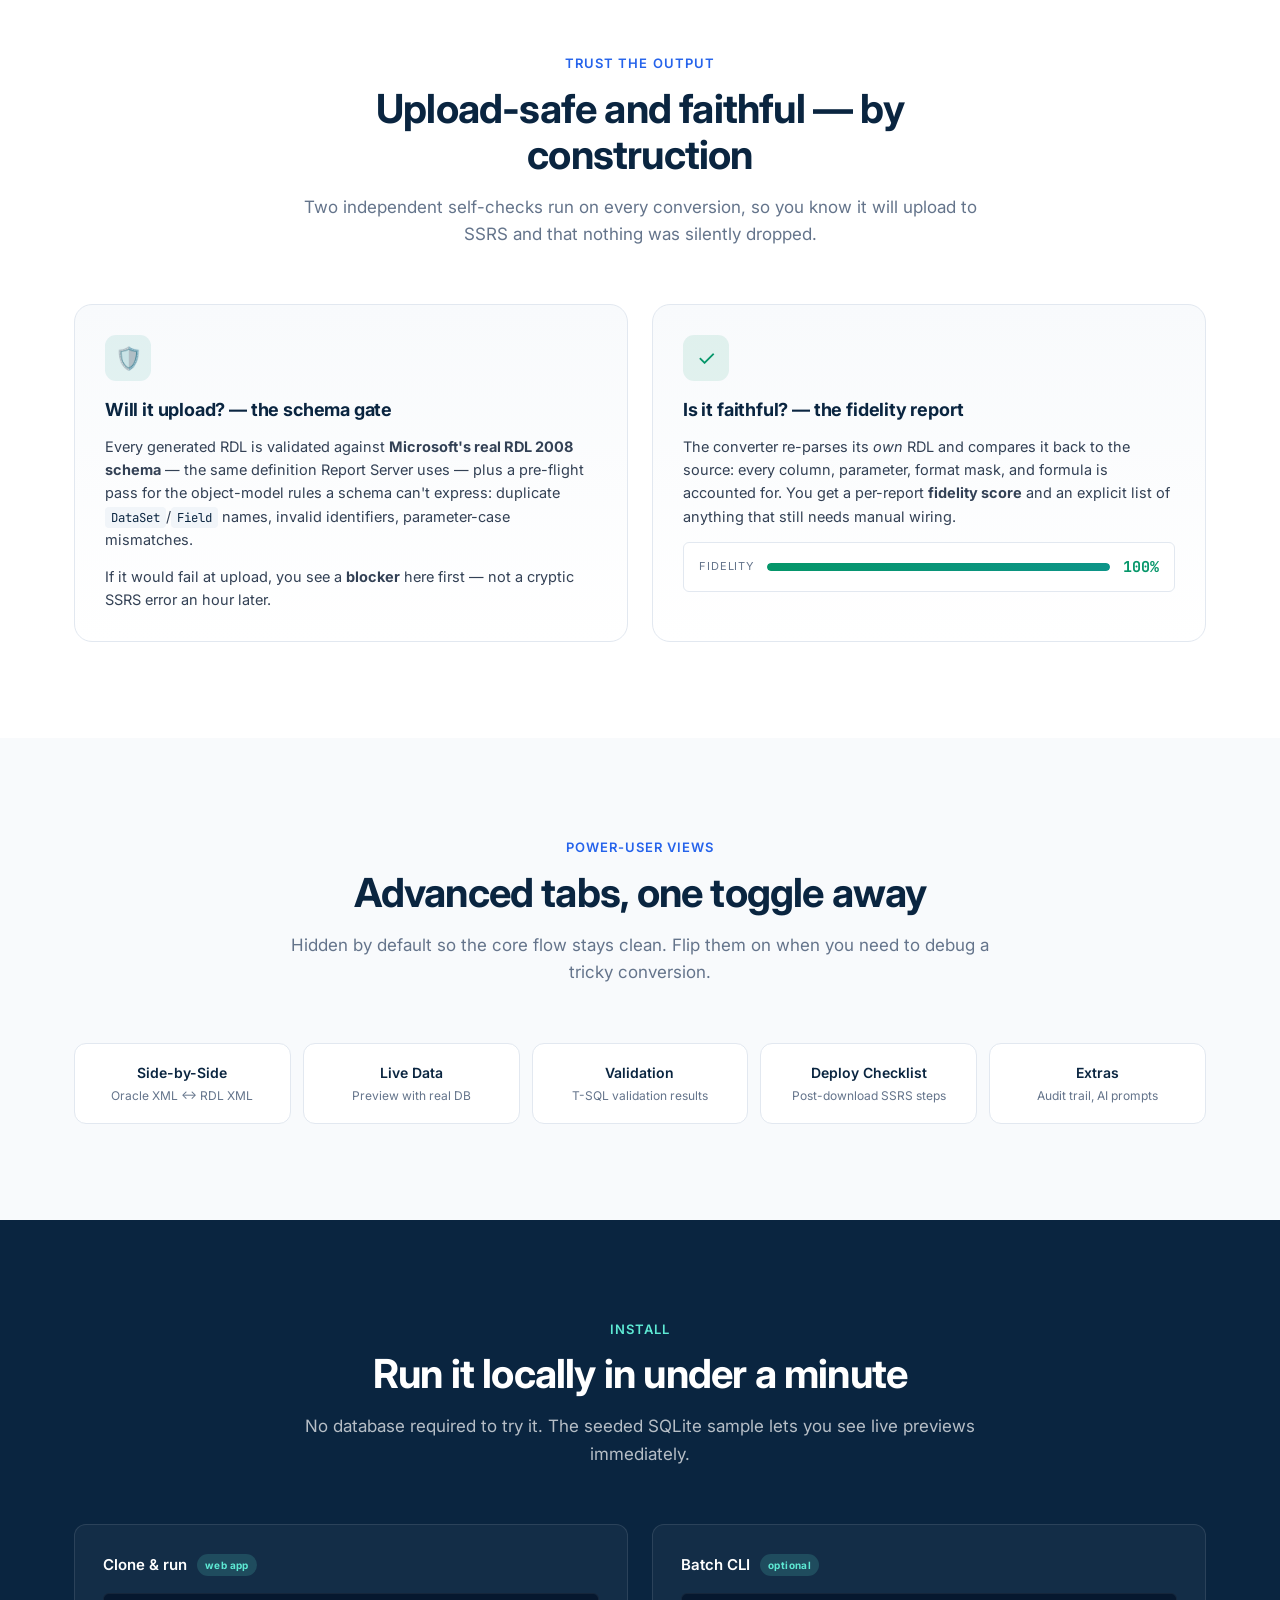
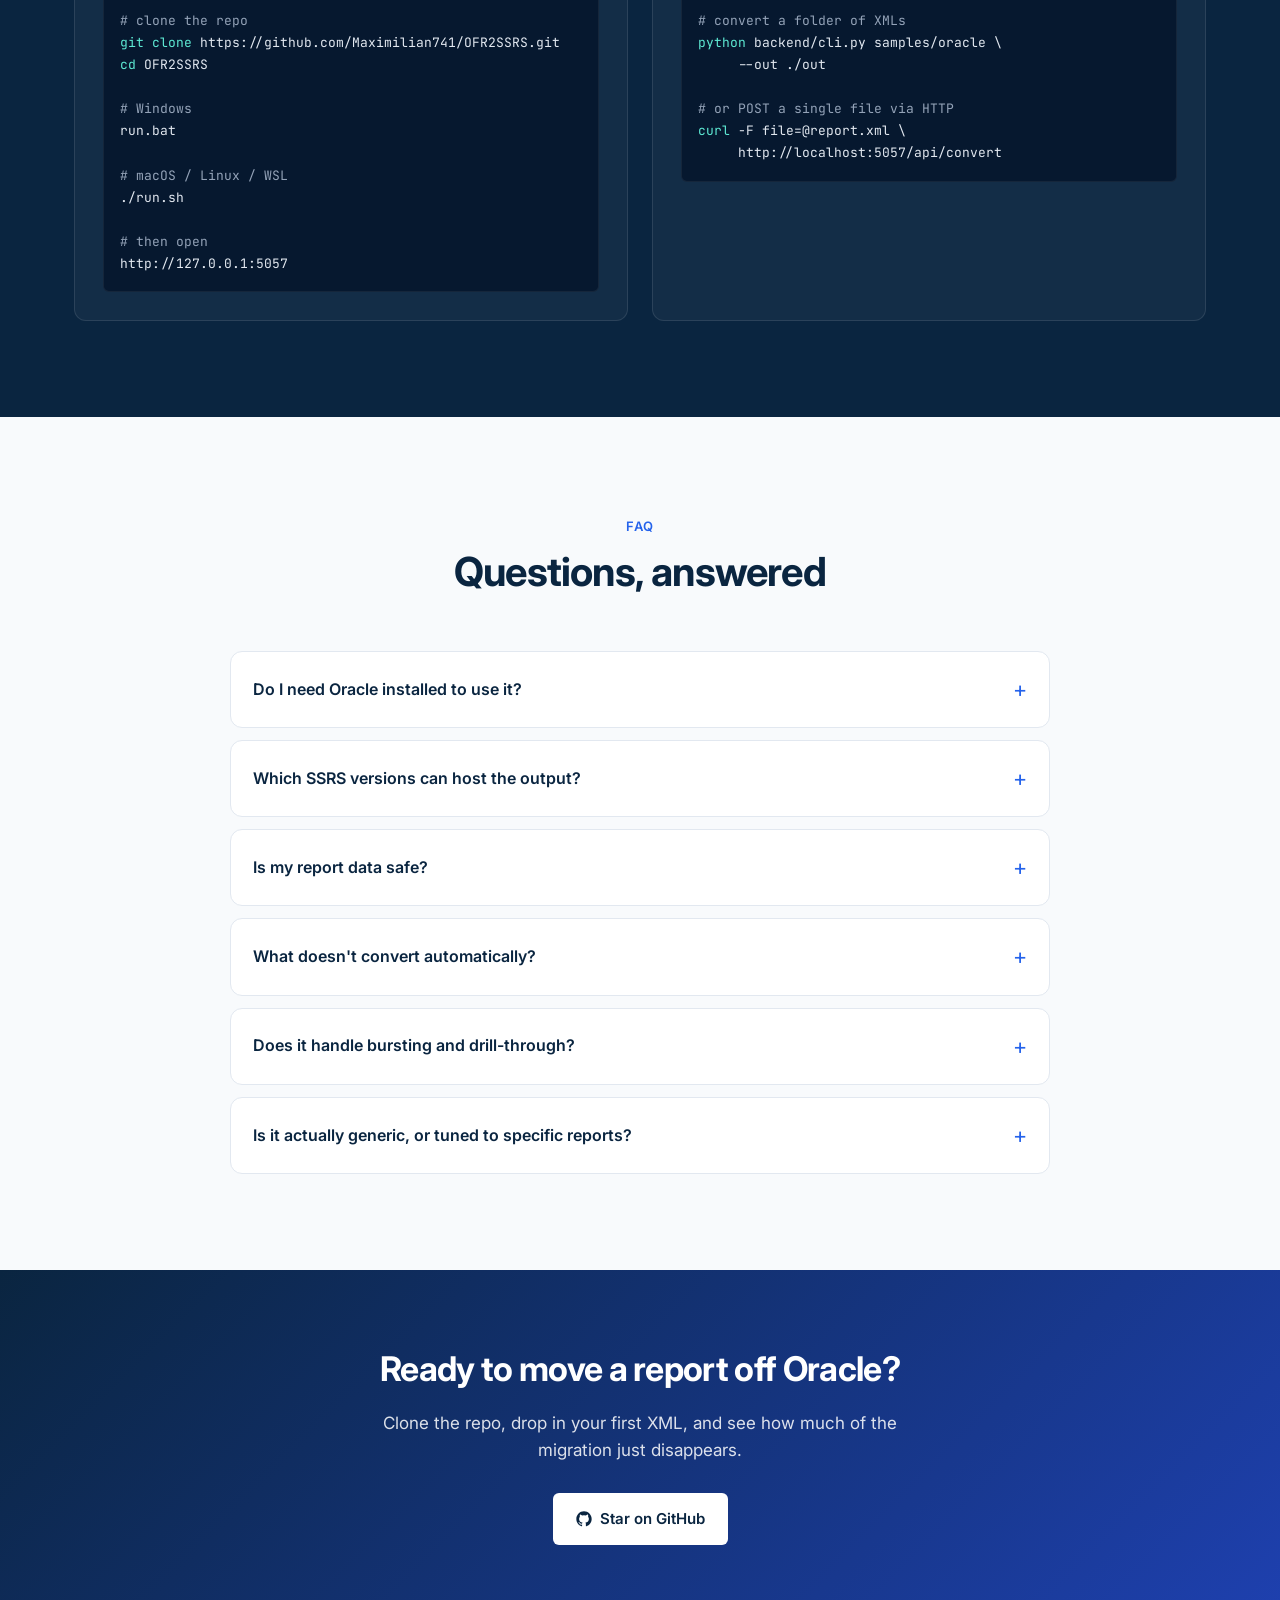
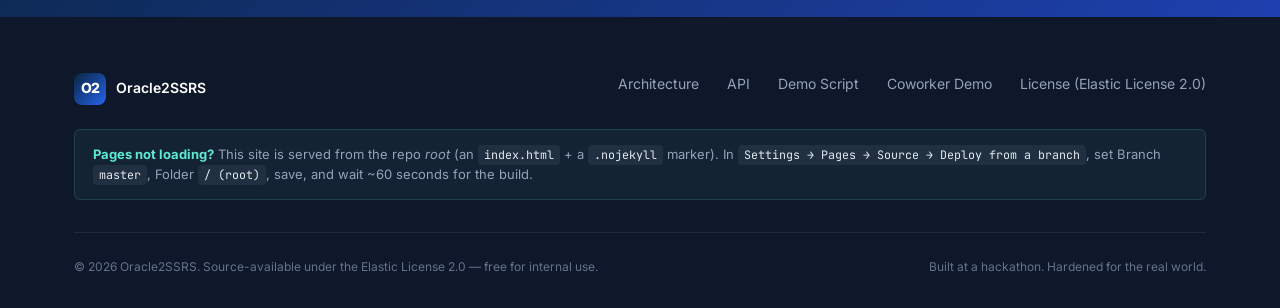
==== commit 6c6e0102: "HAL" ====
--- a/index.html
+++ b/index.html
@@ -1052,6 +1052,12 @@
         <h3>Burst Pack</h3>
         <p>Production-deployable zip: burst query SQL stub, PowerShell distribution driver, and email config. Designed for SSRS Standard via service account.</p>
       </div>
+      <div class="feature-card highlight">
+        <div class="feature-icon" aria-hidden="true">🎯</div>
+        <span class="feature-tag">Key feature</span>
+        <h3>Filters That Actually Filter</h3>
+        <p>Oracle builds its <code>WHERE</code> clause from lexical text parameters SSRS can't express, so naive conversions run unfiltered. Oracle2SSRS reconstructs the criteria-builder pattern into real, <code>NULL</code>-safe, parameter-bound predicates: pick a value and it filters, leave it blank and it returns every row.</p>
+      </div>
     </div>
   </div>
 </section>
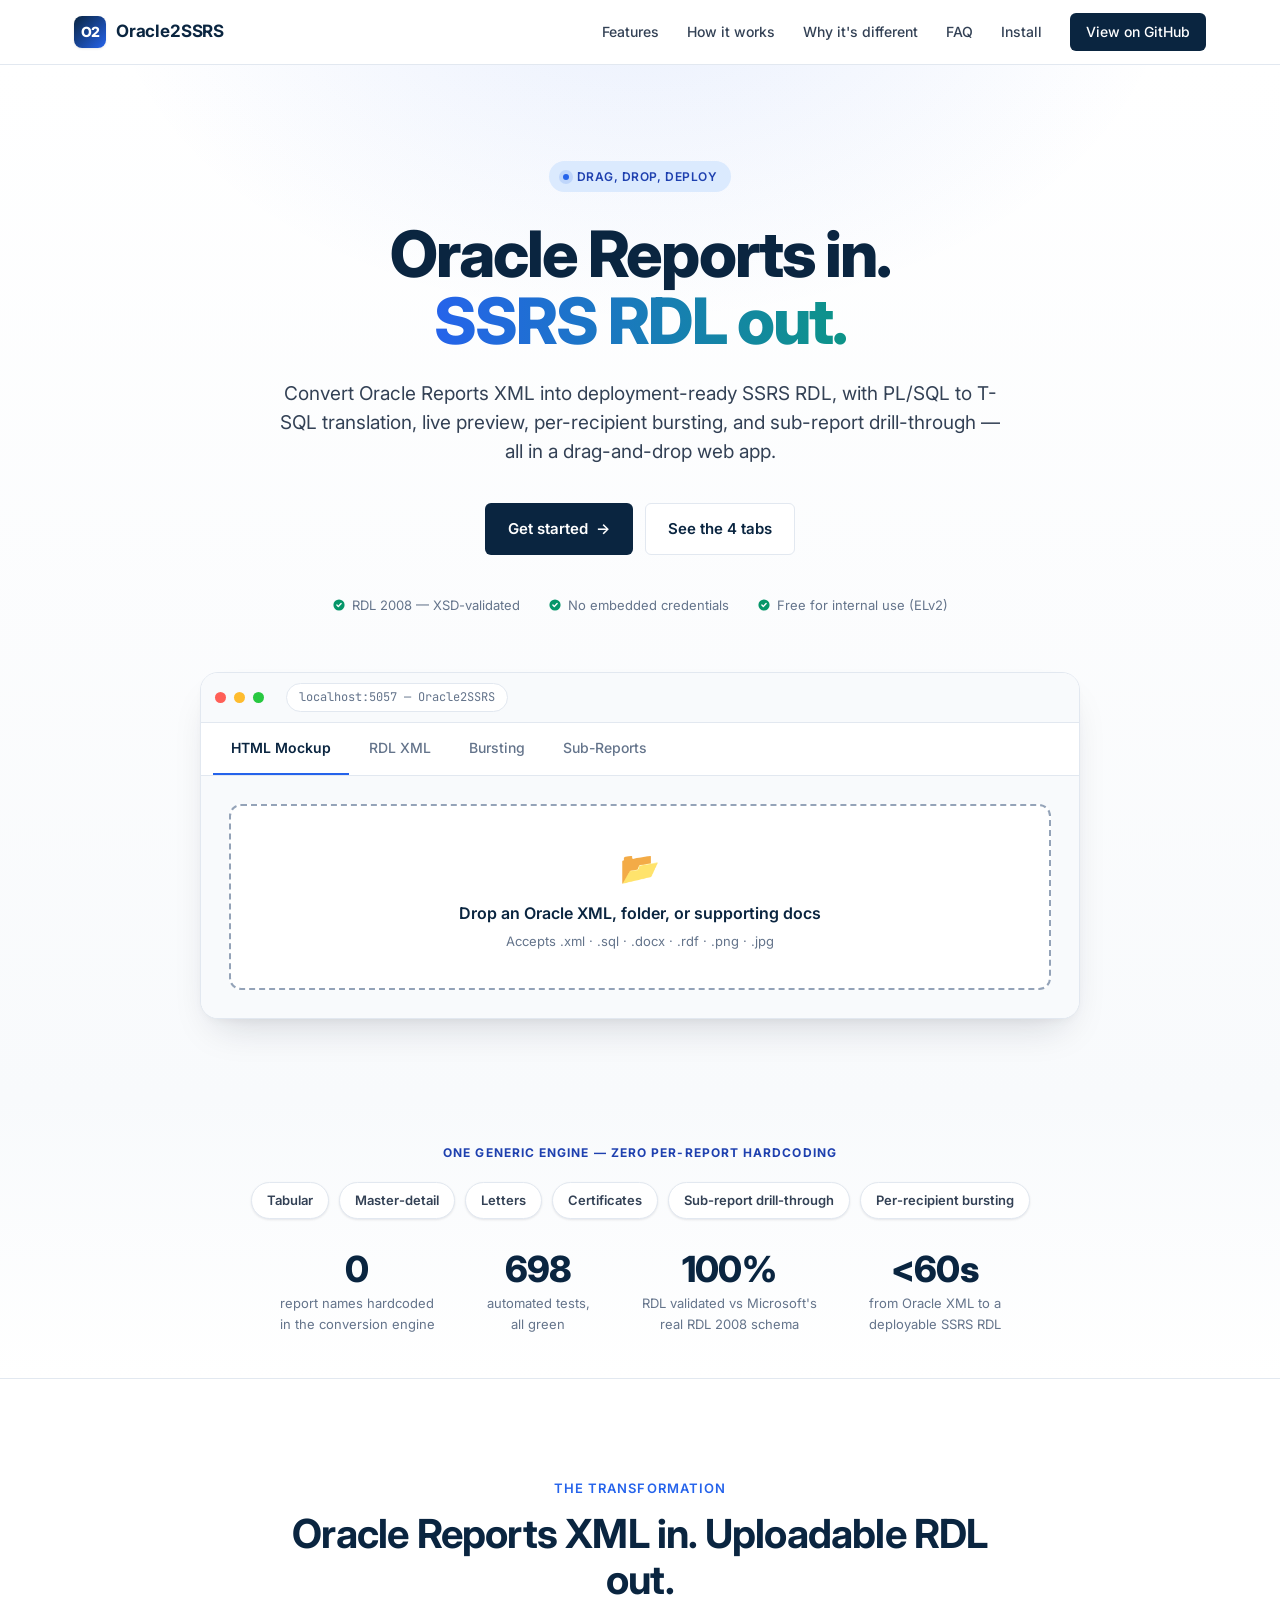
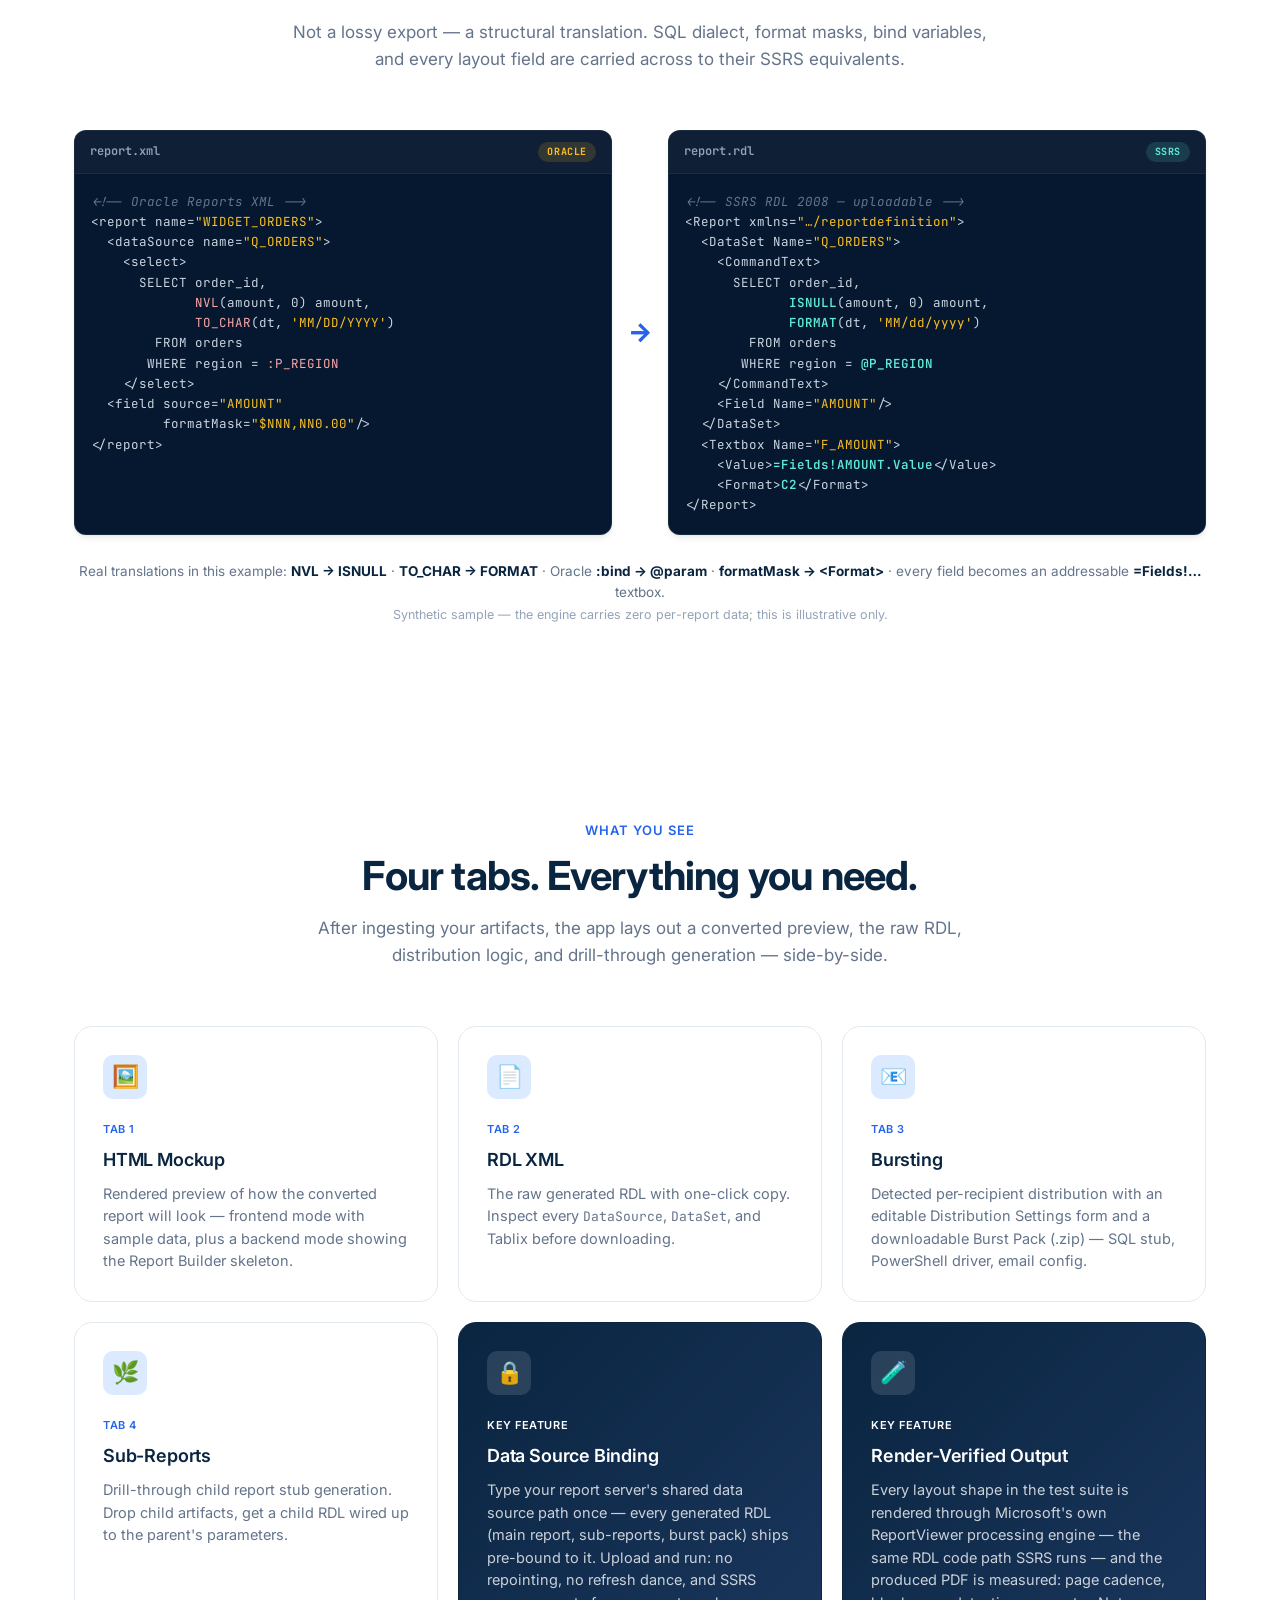
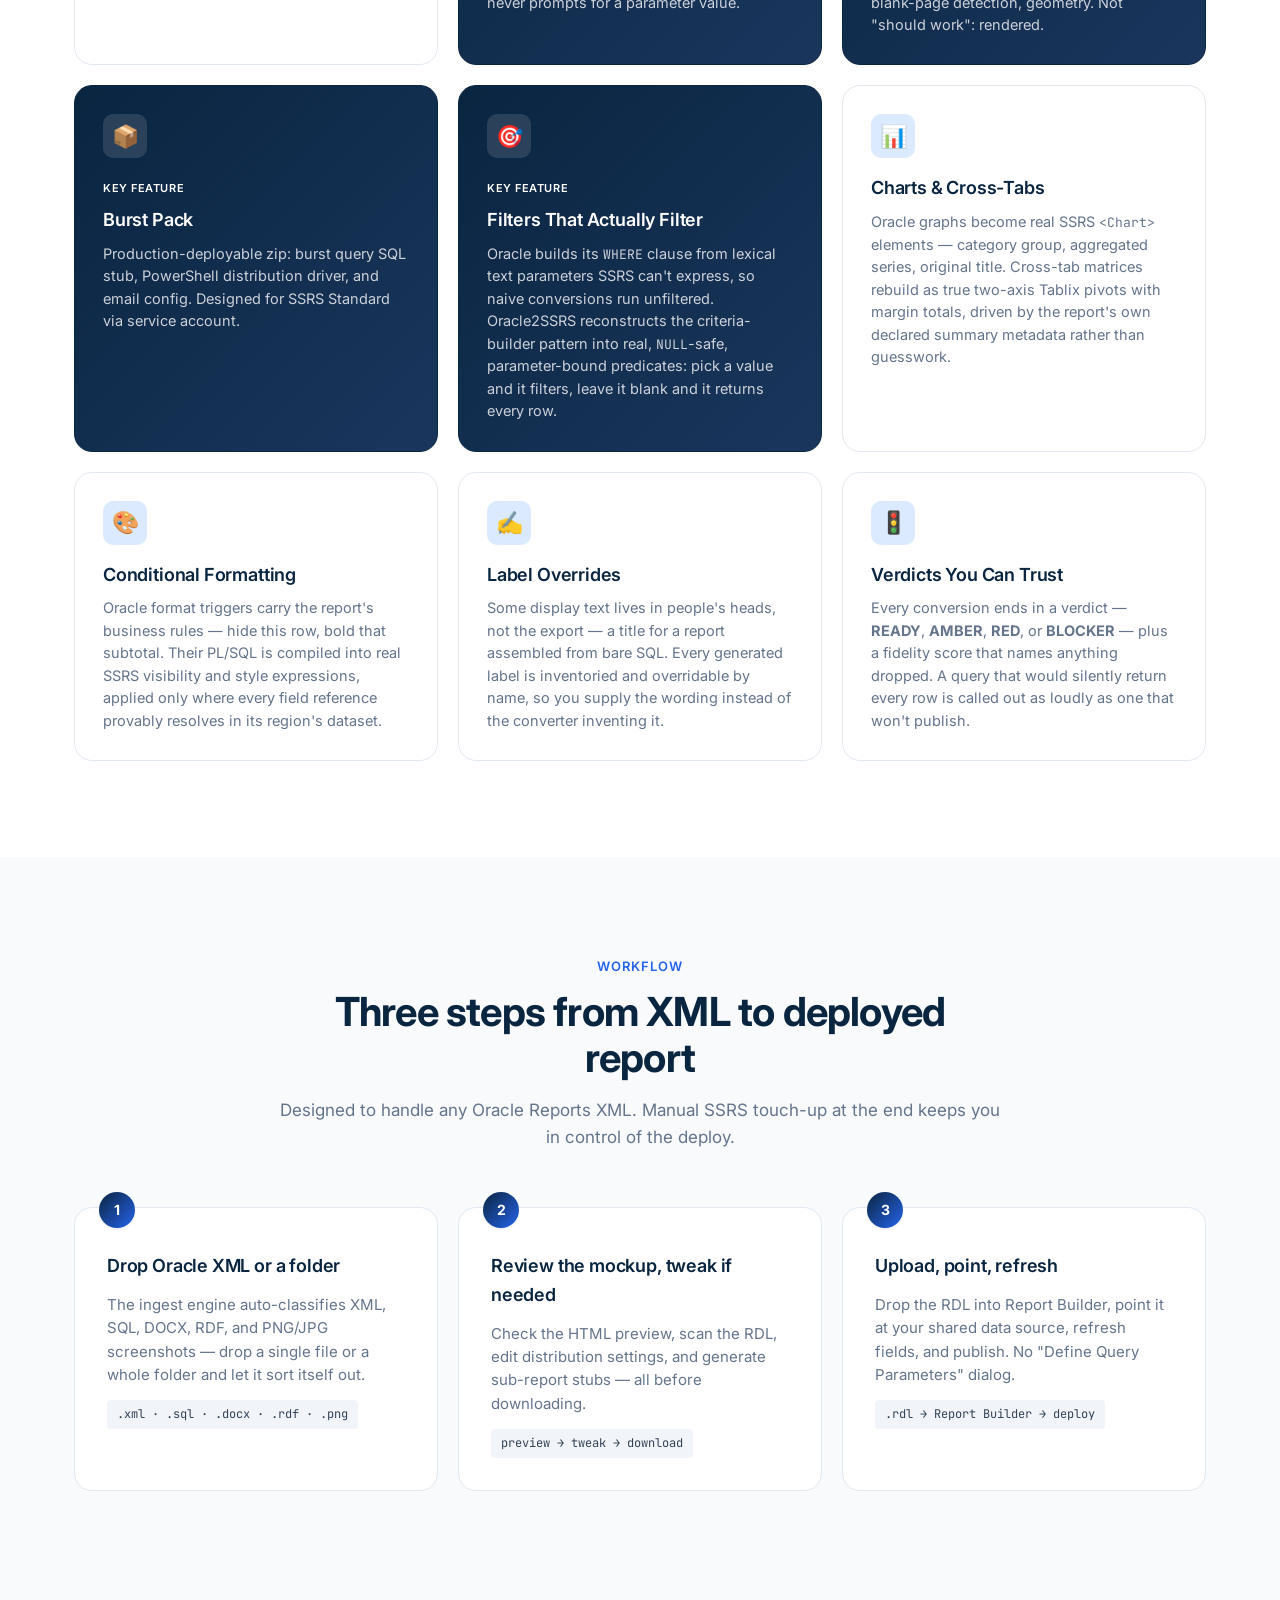
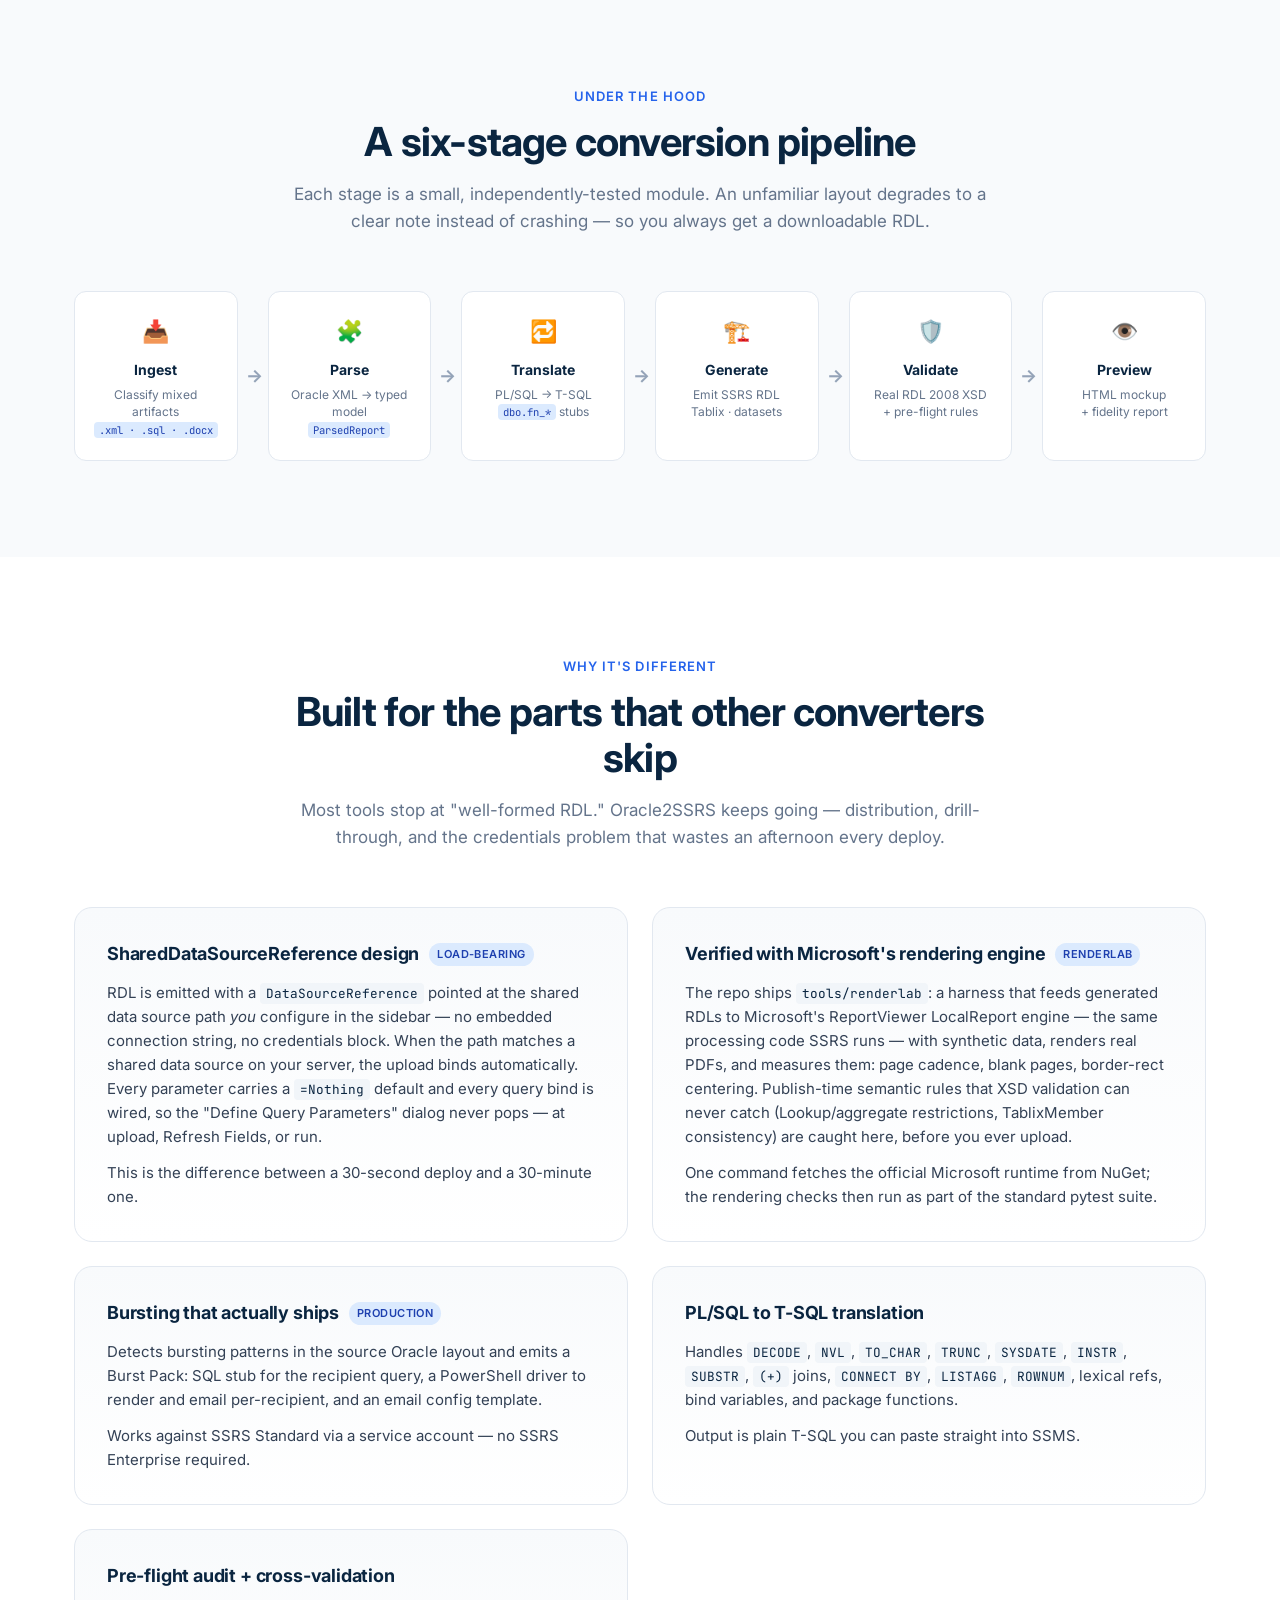
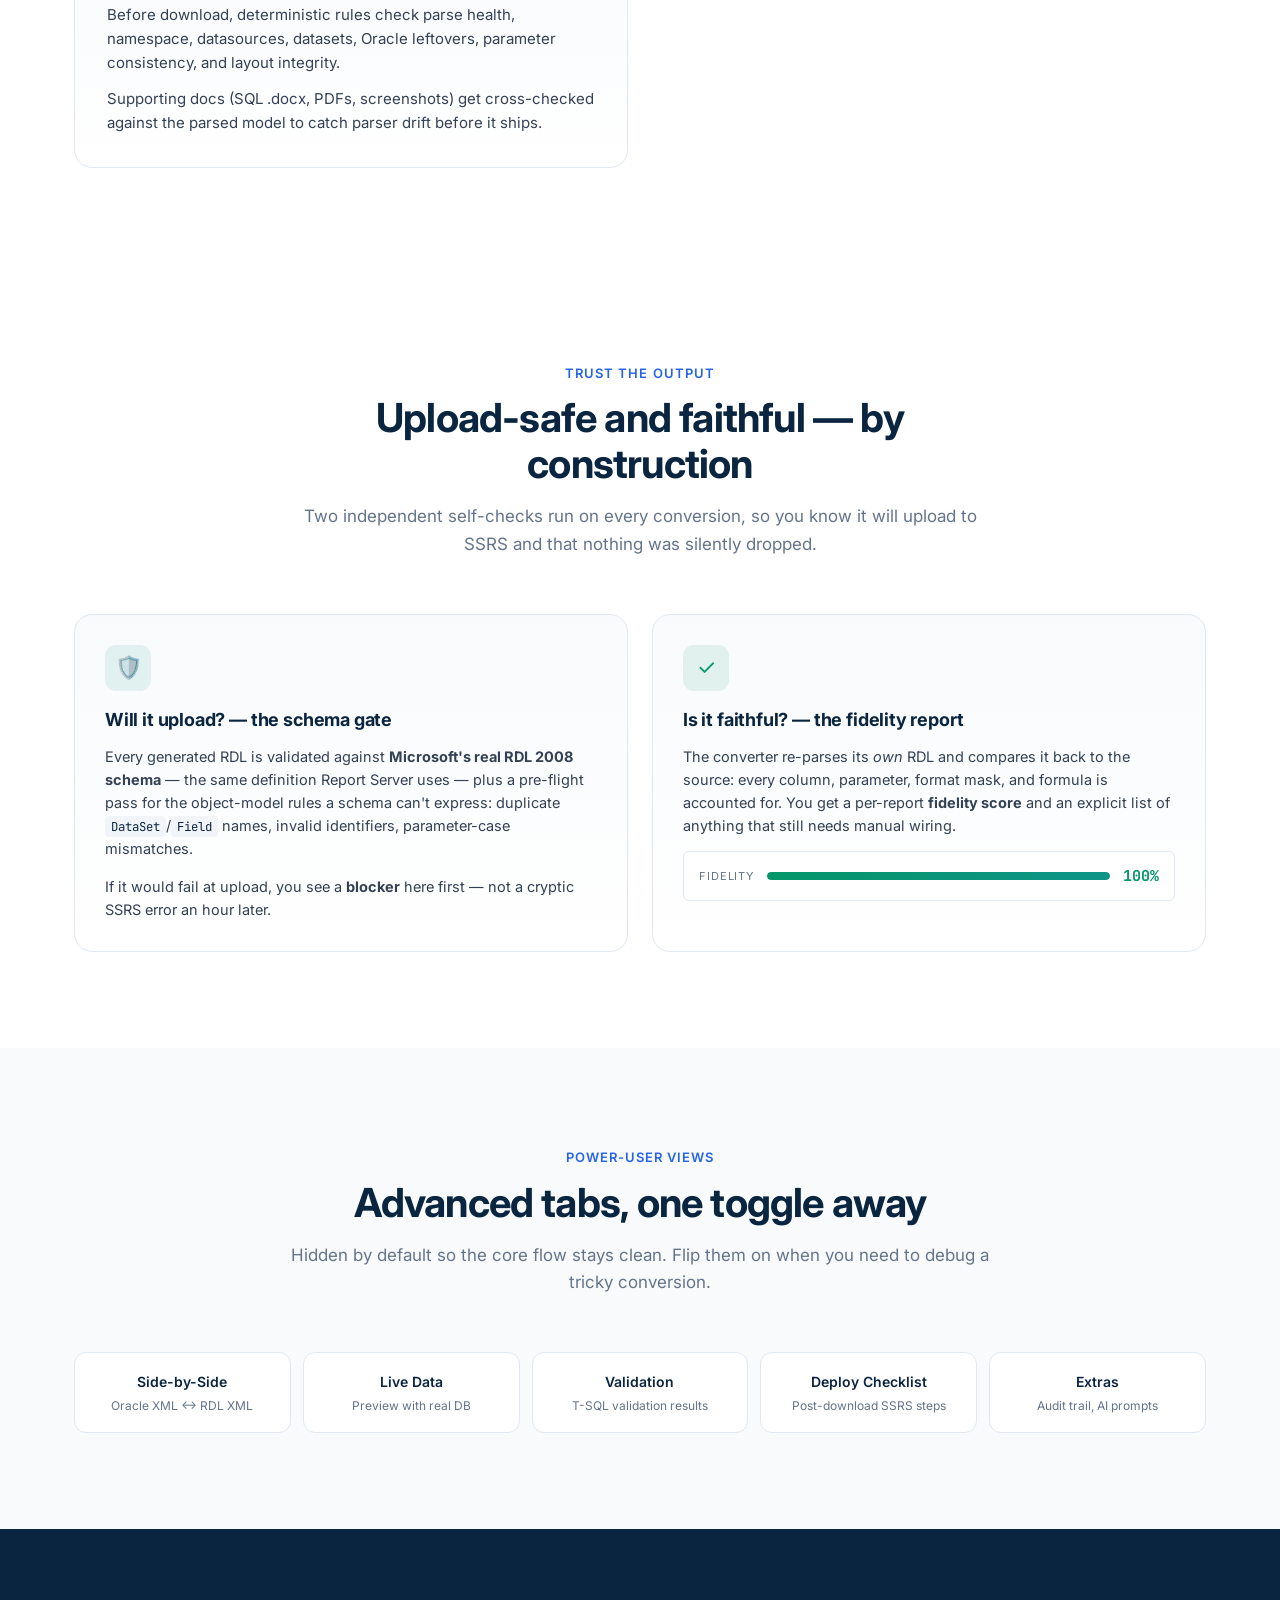
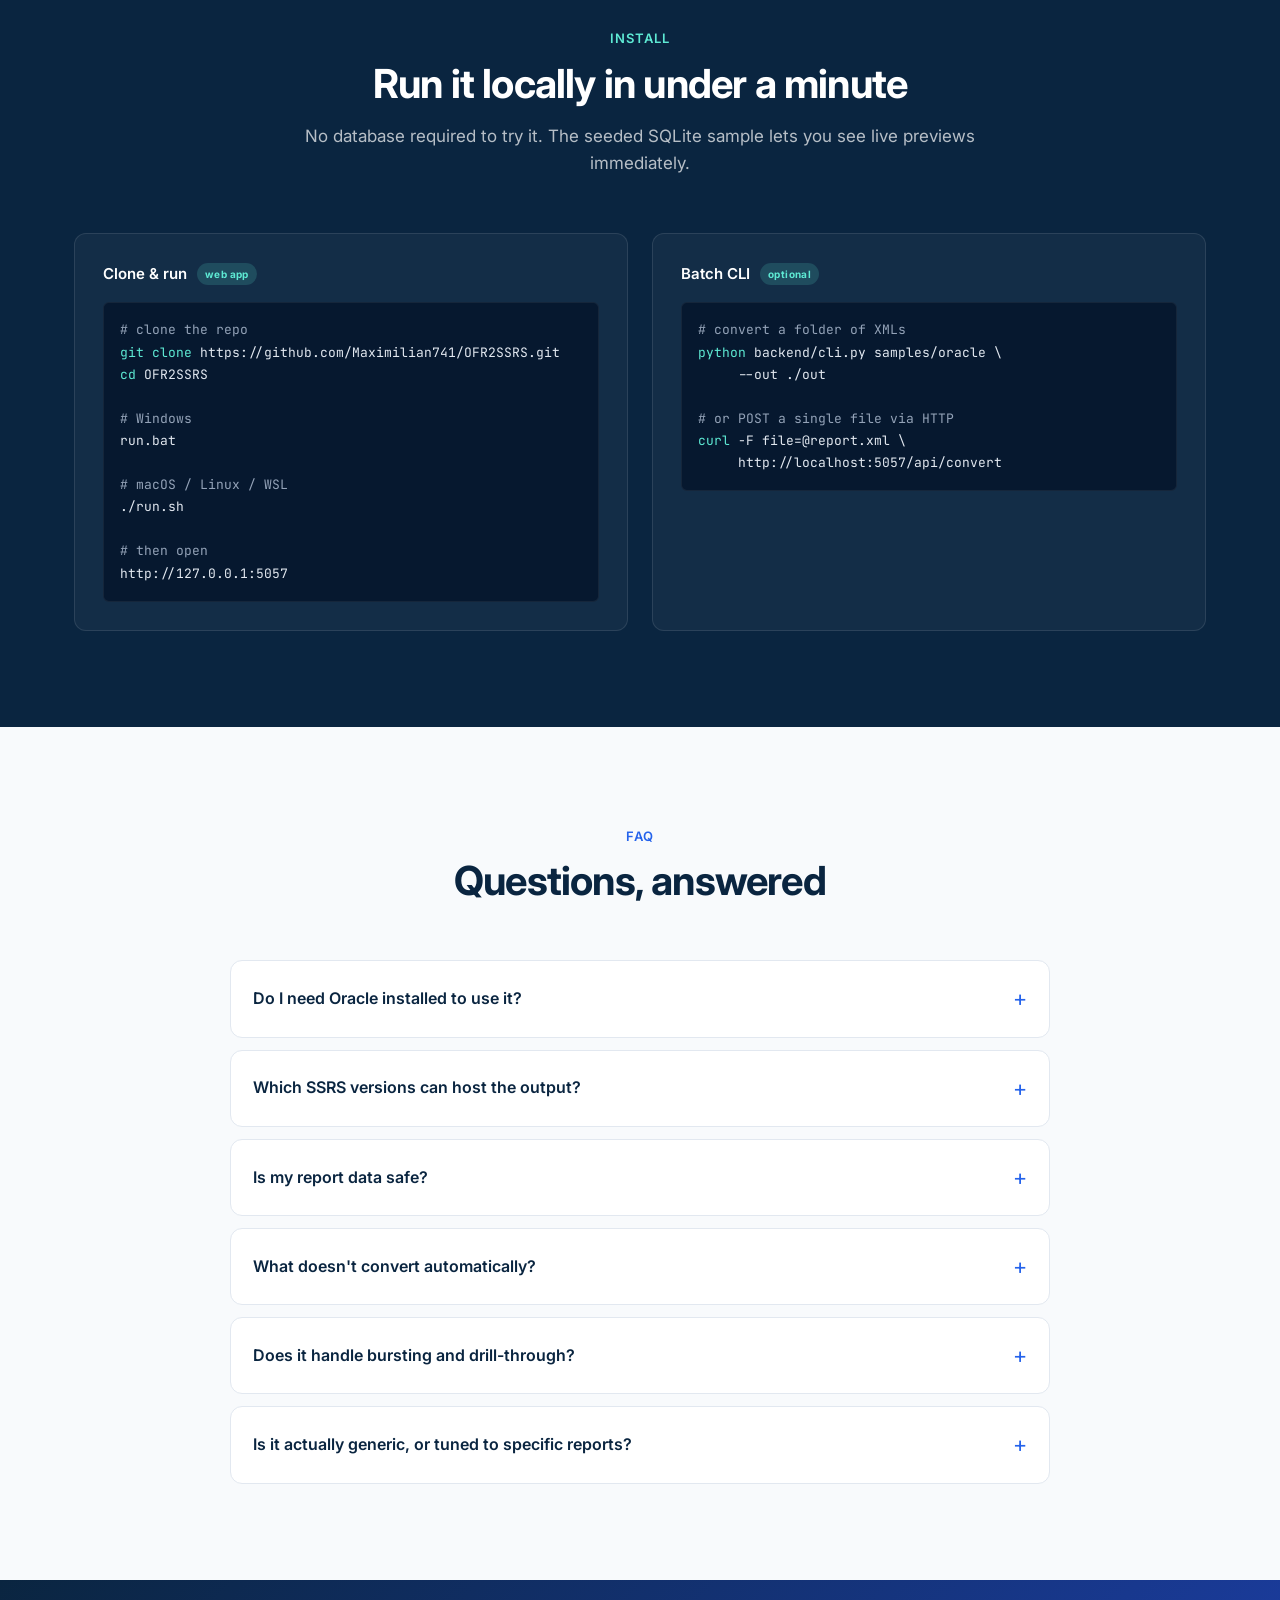
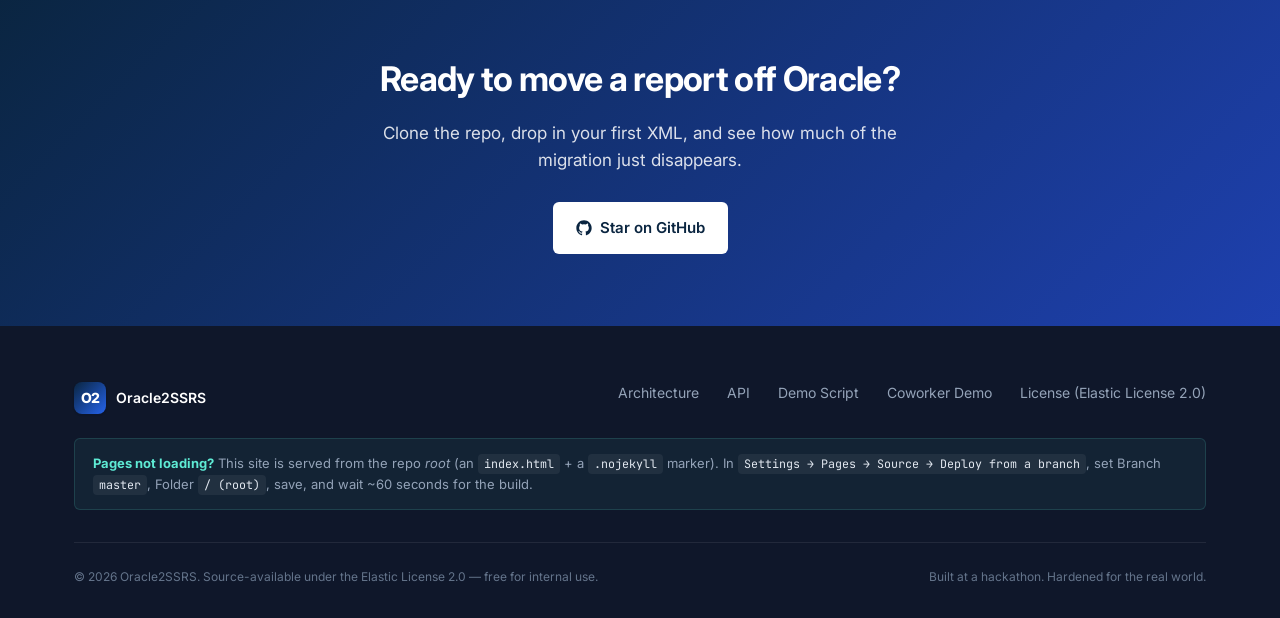
==== commit 52aa77f8: "HAL" ====
--- a/index.html
+++ b/index.html
@@ -935,7 +935,7 @@
         <div style="font-size:13px; color:var(--slate-500); margin-top:6px;">report names hardcoded<br/>in the conversion engine</div>
       </div>
       <div>
-        <div style="font-size:36px; font-weight:800; color:var(--navy); letter-spacing:-0.02em; line-height:1;">620</div>
+        <div style="font-size:36px; font-weight:800; color:var(--navy); letter-spacing:-0.02em; line-height:1;">698</div>
         <div style="font-size:13px; color:var(--slate-500); margin-top:6px;">automated tests,<br/>all green</div>
       </div>
       <div>
@@ -1058,6 +1058,26 @@
         <h3>Filters That Actually Filter</h3>
         <p>Oracle builds its <code>WHERE</code> clause from lexical text parameters SSRS can't express, so naive conversions run unfiltered. Oracle2SSRS reconstructs the criteria-builder pattern into real, <code>NULL</code>-safe, parameter-bound predicates: pick a value and it filters, leave it blank and it returns every row.</p>
       </div>
+      <div class="feature-card">
+        <div class="feature-icon" aria-hidden="true">📊</div>
+        <h3>Charts &amp; Cross-Tabs</h3>
+        <p>Oracle graphs become real SSRS <code>&lt;Chart&gt;</code> elements — category group, aggregated series, original title. Cross-tab matrices rebuild as true two-axis Tablix pivots with margin totals, driven by the report's own declared summary metadata rather than guesswork.</p>
+      </div>
+      <div class="feature-card">
+        <div class="feature-icon" aria-hidden="true">🎨</div>
+        <h3>Conditional Formatting</h3>
+        <p>Oracle format triggers carry the report's business rules — hide this row, bold that subtotal. Their PL/SQL is compiled into real SSRS visibility and style expressions, applied only where every field reference provably resolves in its region's dataset.</p>
+      </div>
+      <div class="feature-card">
+        <div class="feature-icon" aria-hidden="true">✍️</div>
+        <h3>Label Overrides</h3>
+        <p>Some display text lives in people's heads, not the export — a title for a report assembled from bare SQL. Every generated label is inventoried and overridable by name, so you supply the wording instead of the converter inventing it.</p>
+      </div>
+      <div class="feature-card">
+        <div class="feature-icon" aria-hidden="true">🚦</div>
+        <h3>Verdicts You Can Trust</h3>
+        <p>Every conversion ends in a verdict — <strong>READY</strong>, <strong>AMBER</strong>, <strong>RED</strong>, or <strong>BLOCKER</strong> — plus a fidelity score that names anything dropped. A query that would silently return every row is called out as loudly as one that won't publish.</p>
+      </div>
     </div>
   </div>
 </section>
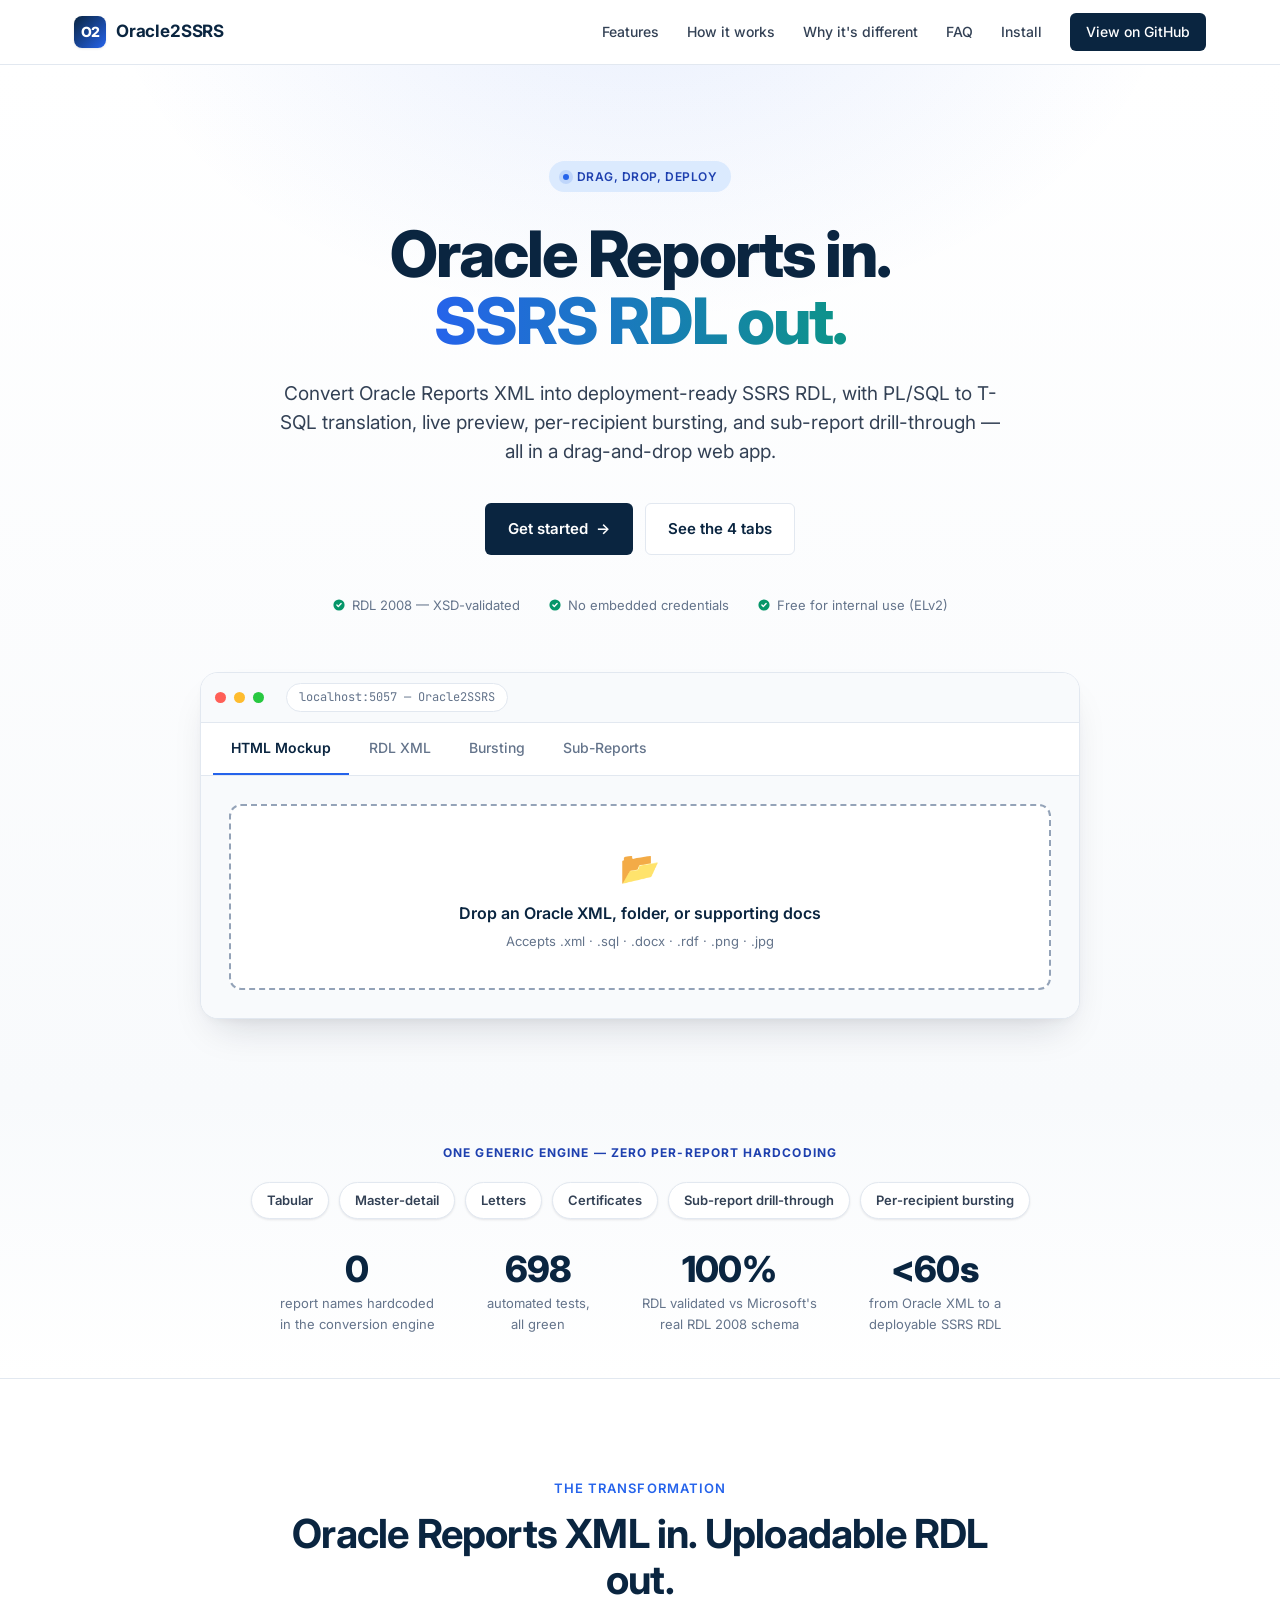
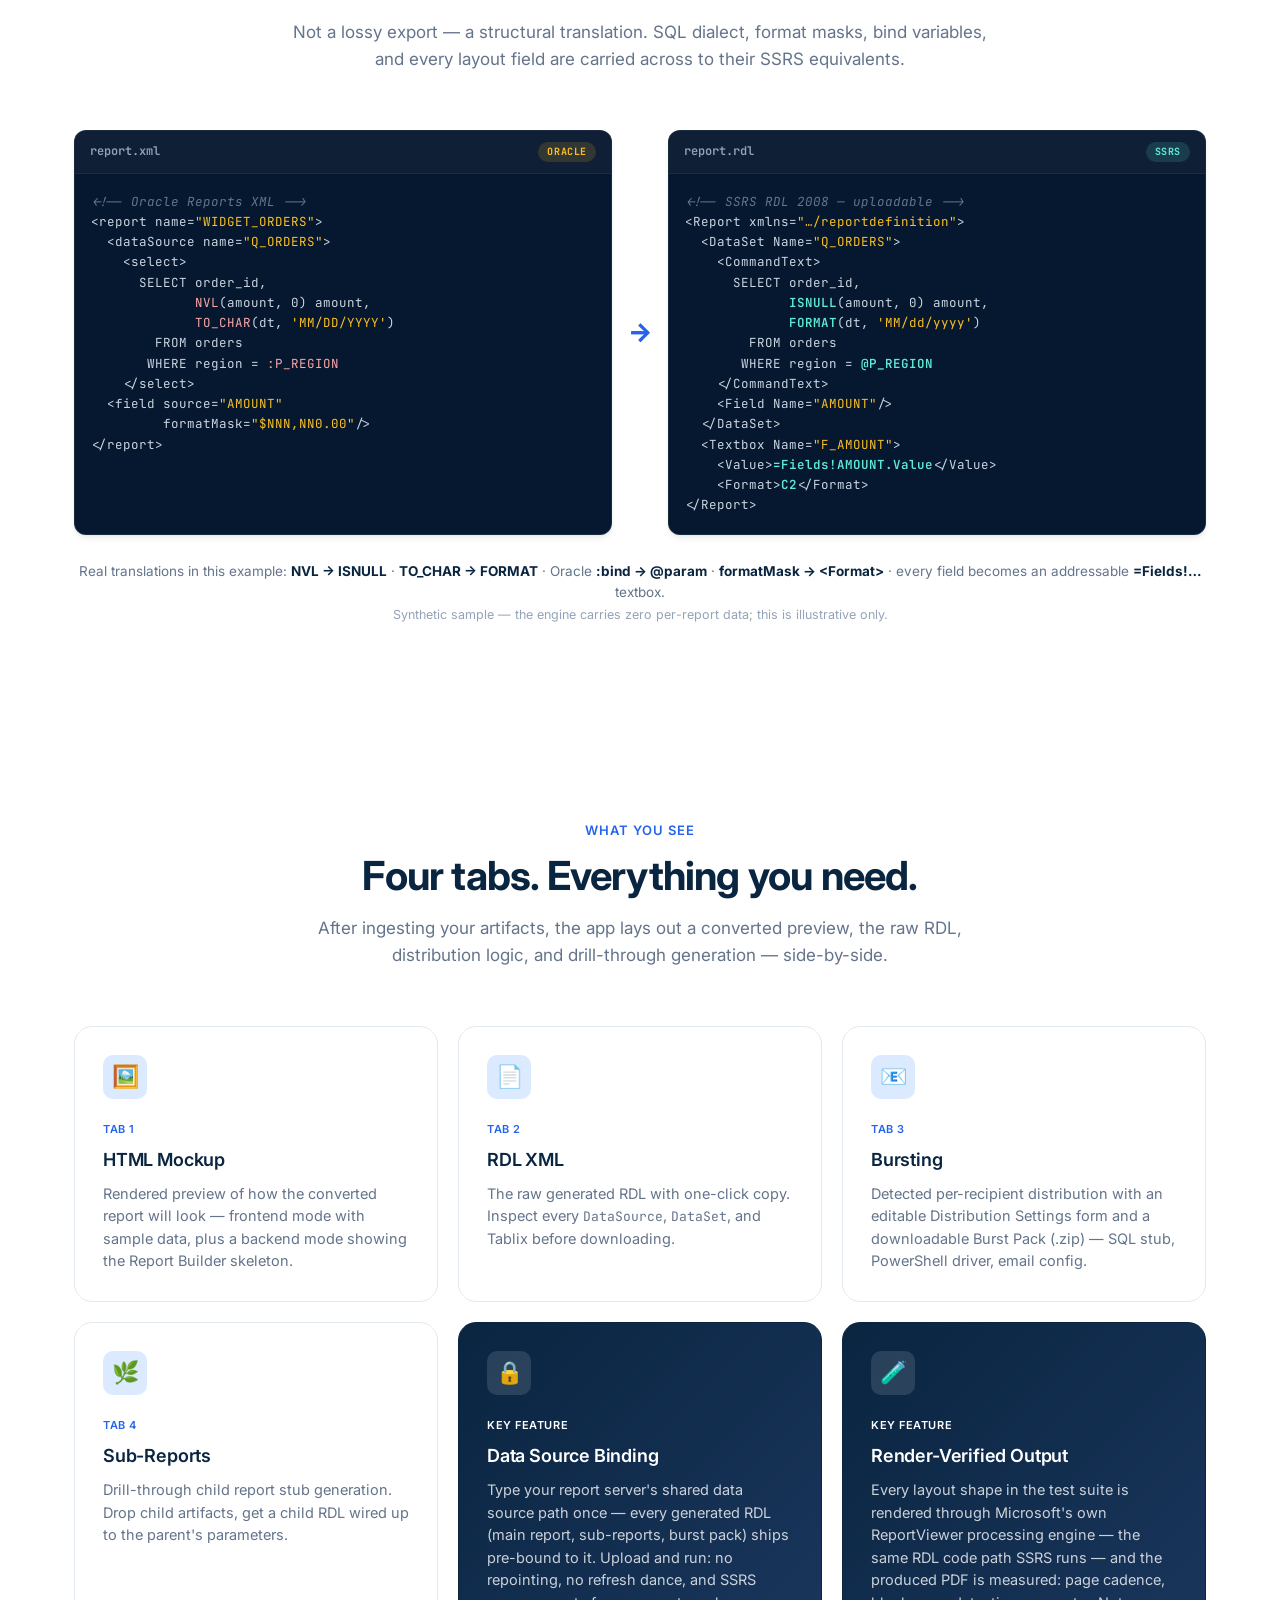
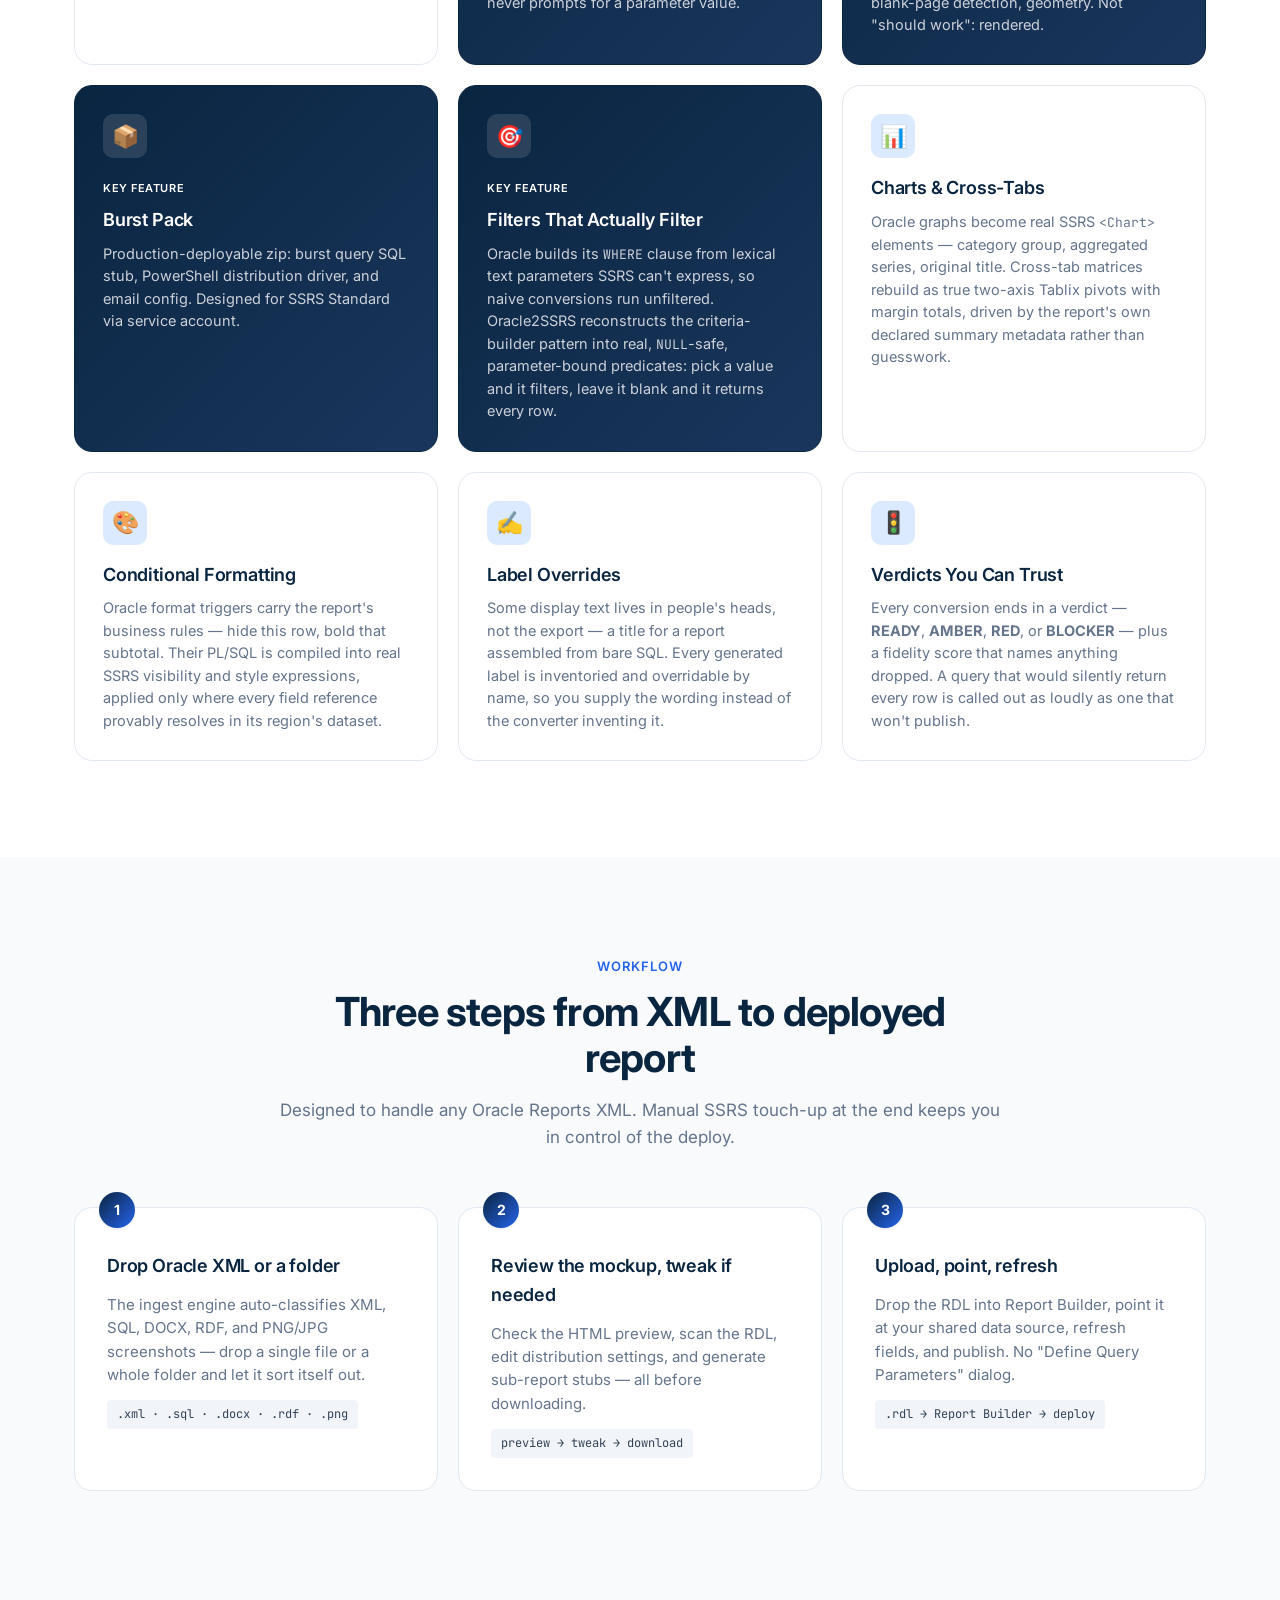
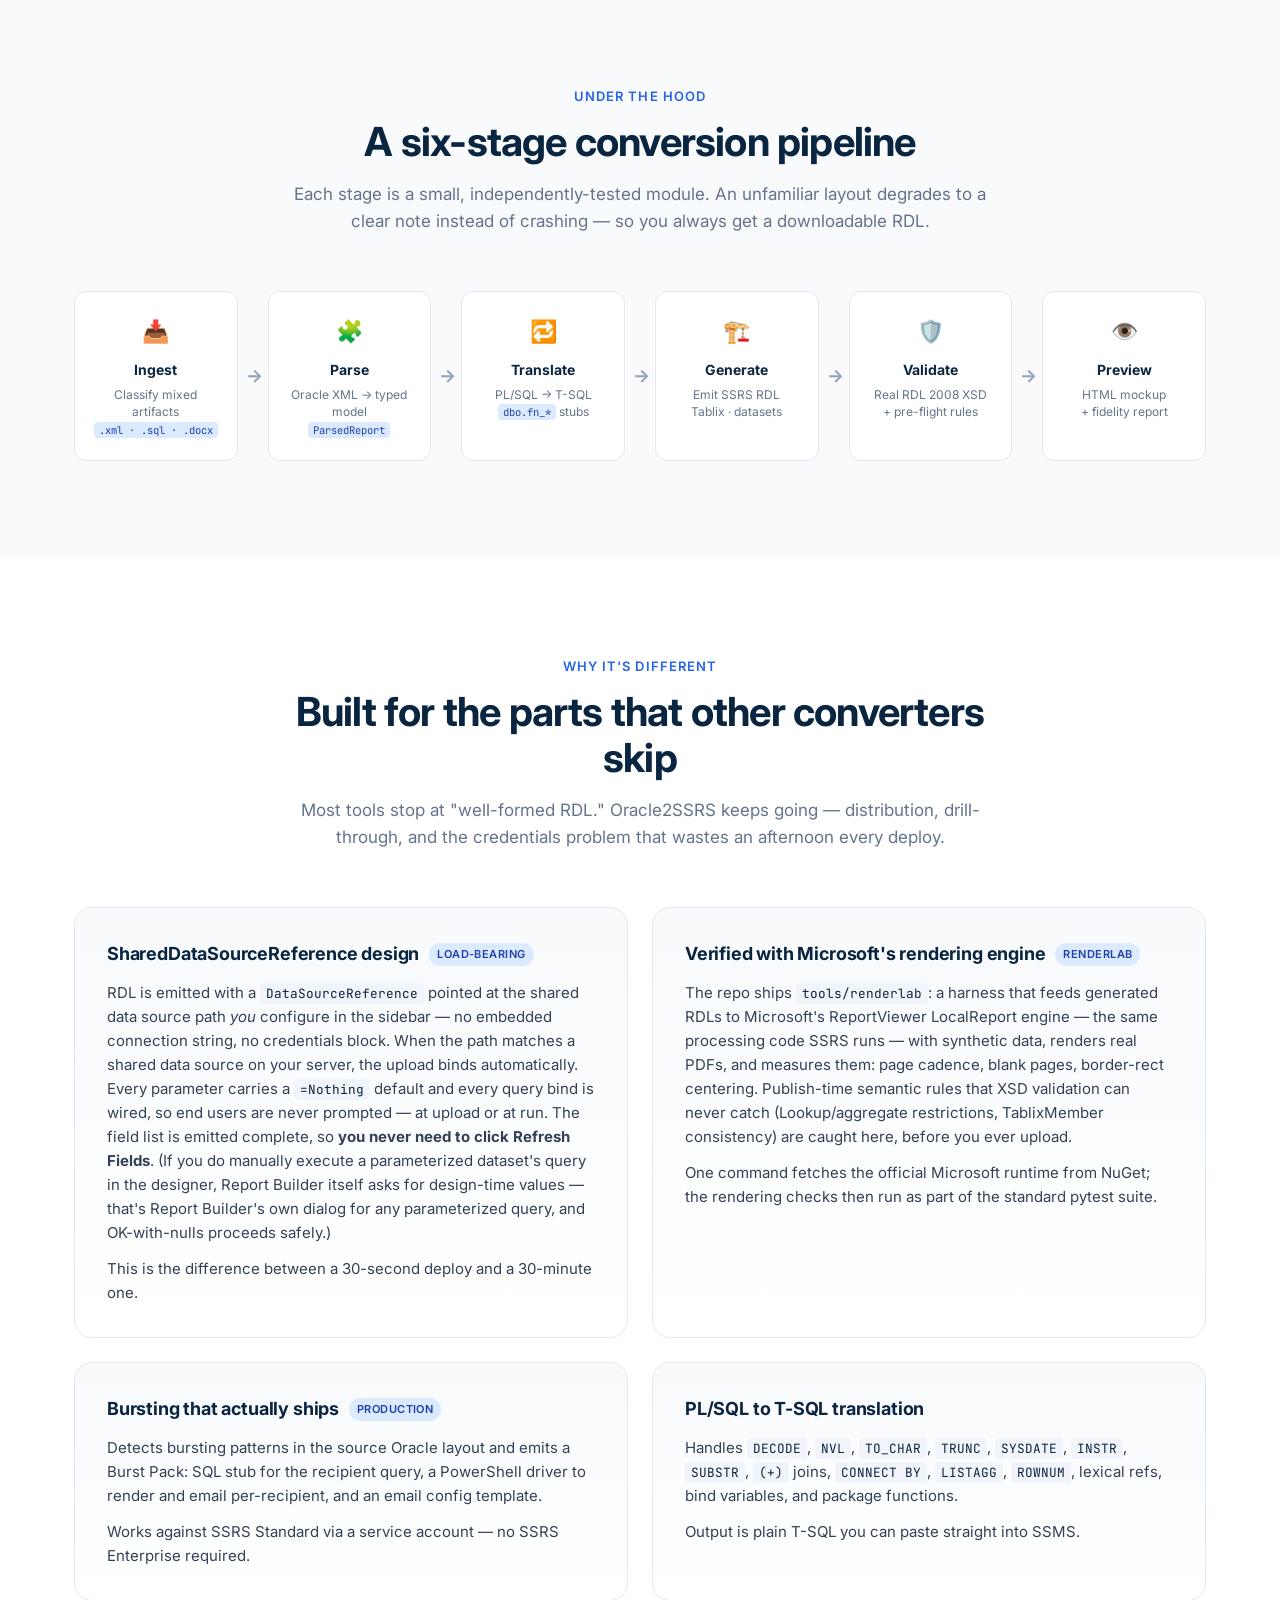
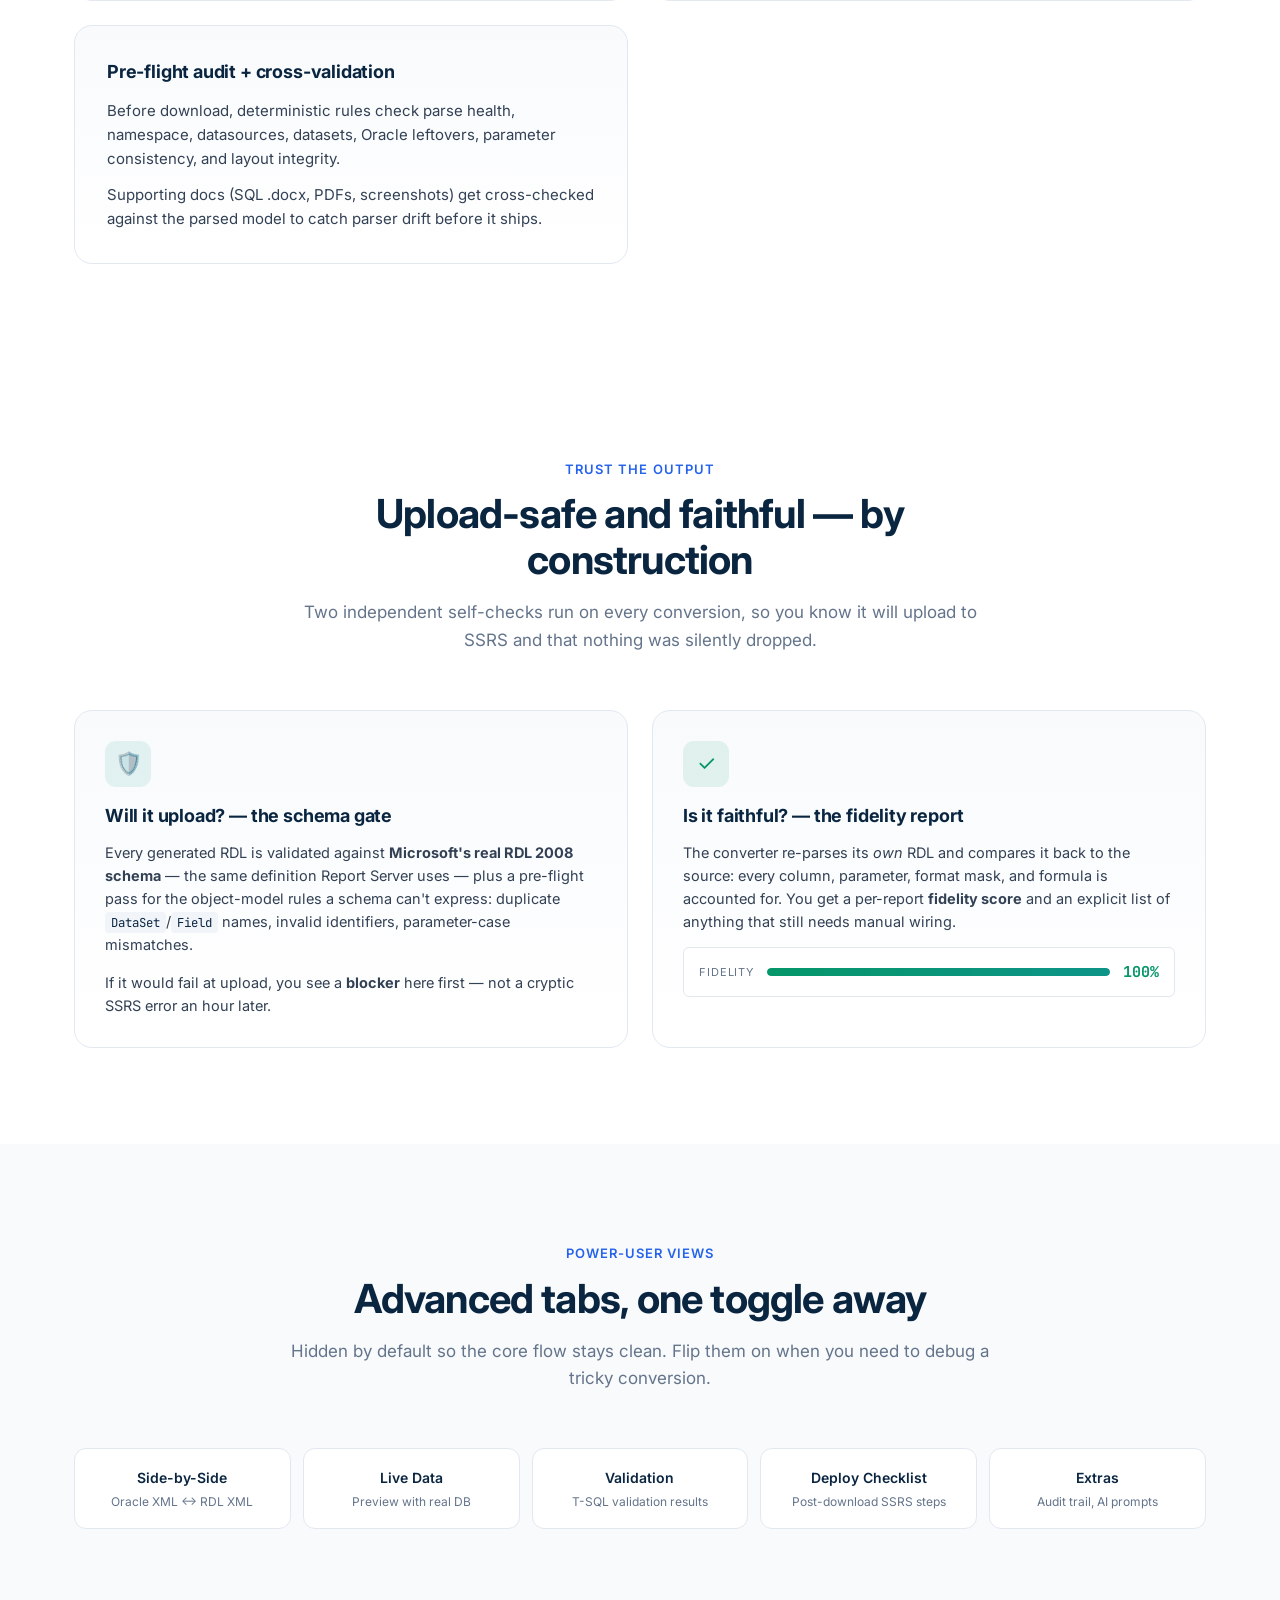
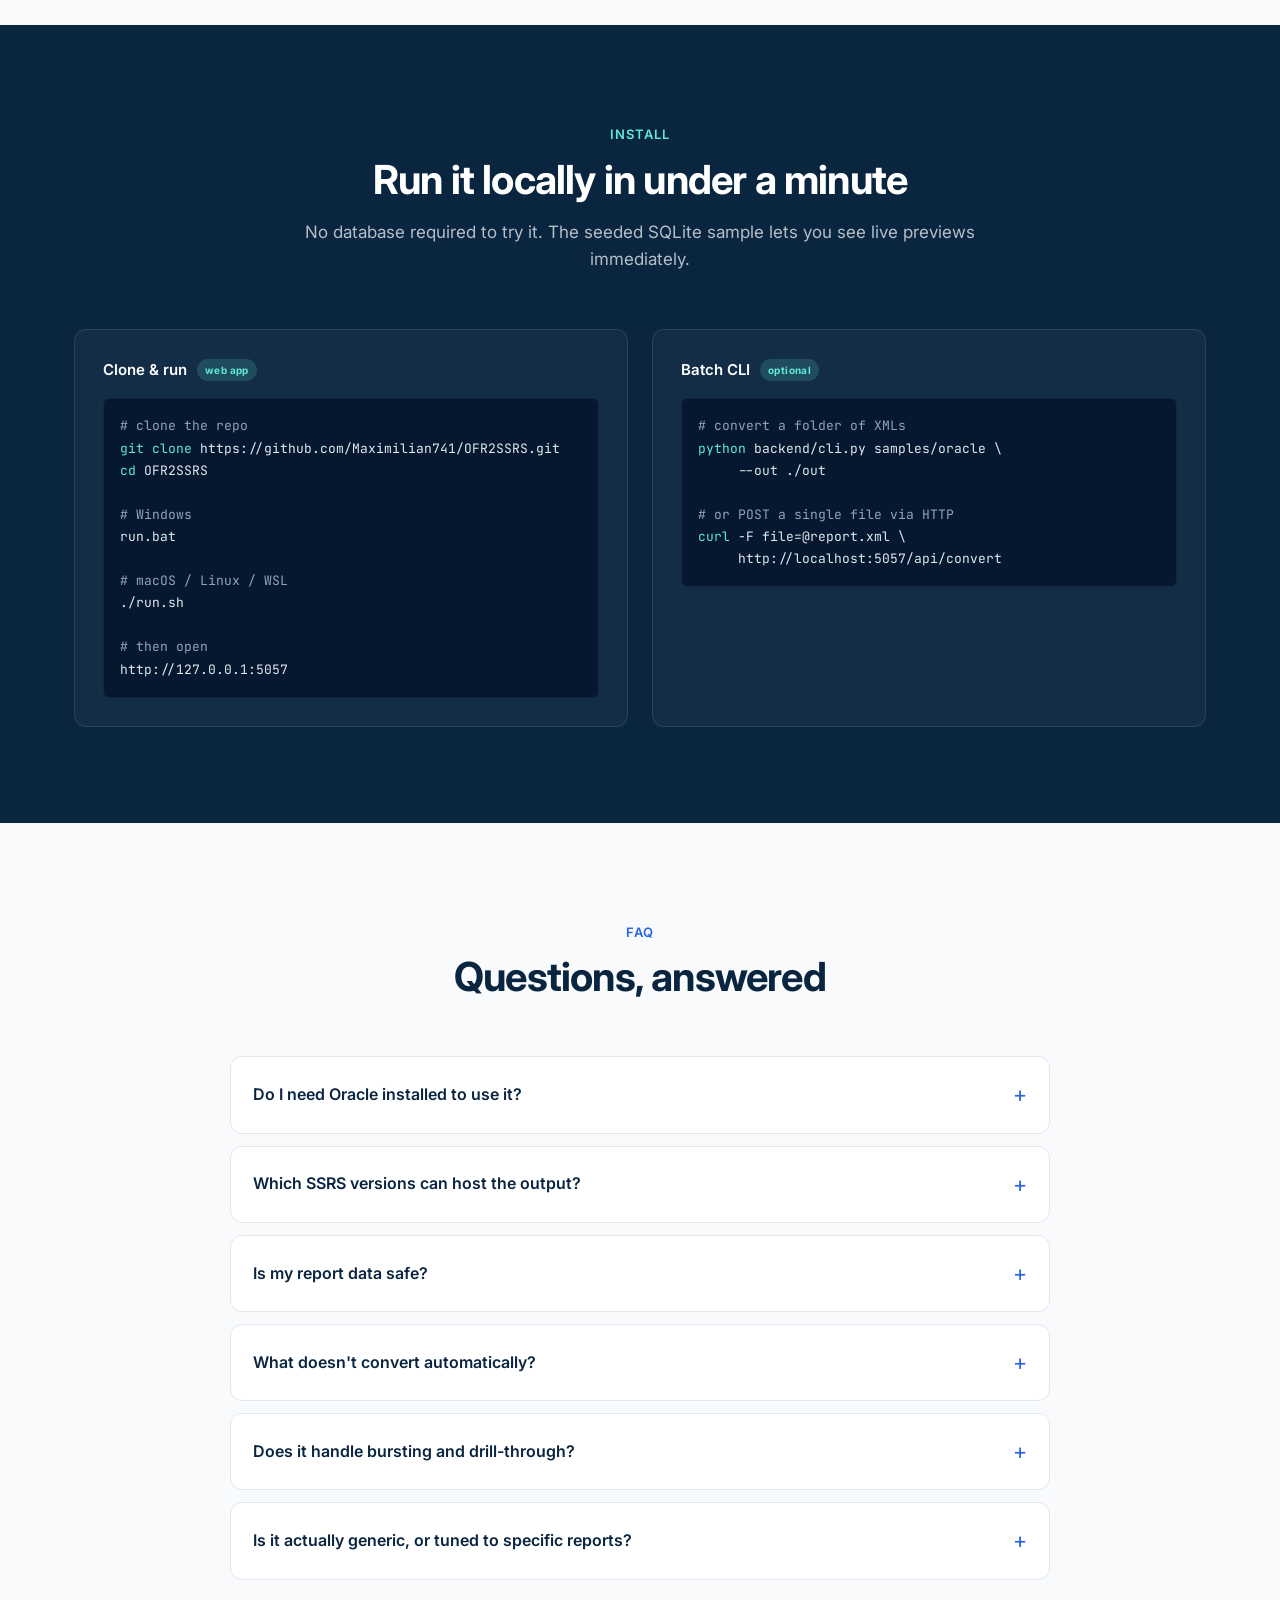
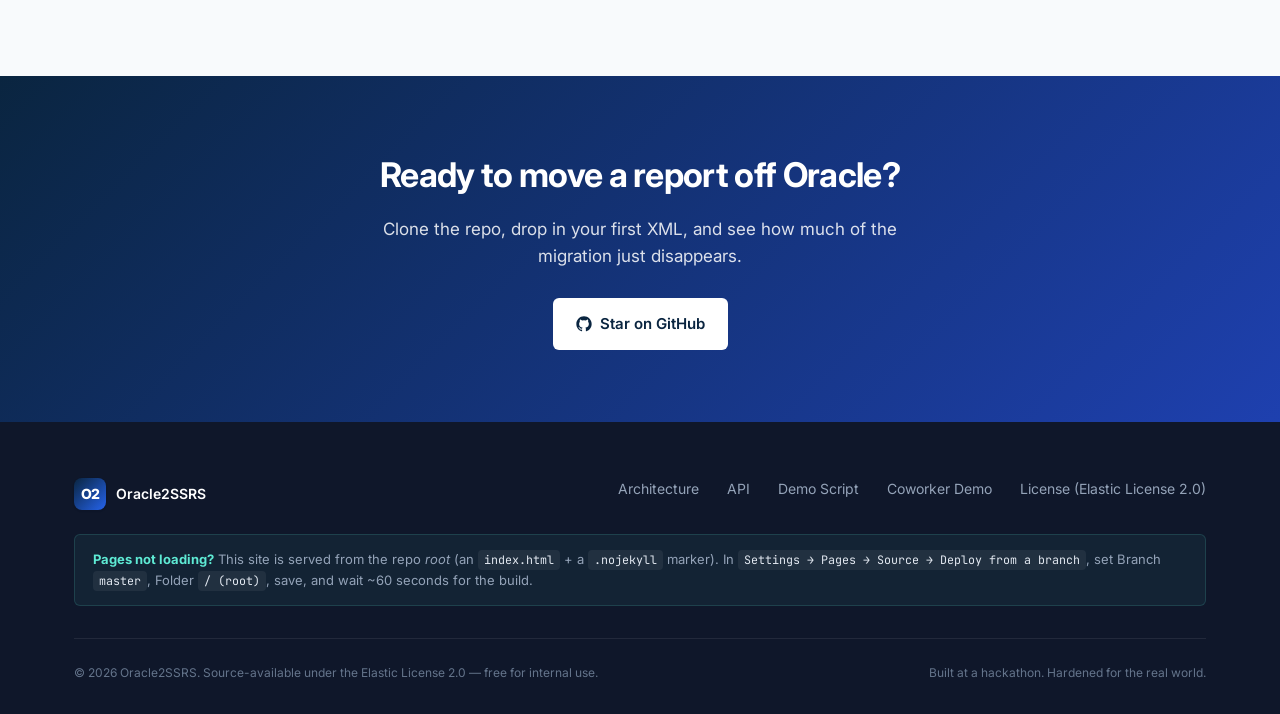
==== commit a19f000a: "HAL fixe HTML mockup" ====
--- a/index.html
+++ b/index.html
@@ -1145,7 +1145,7 @@
     <div class="diff-grid">
       <div class="diff-card">
         <h3>SharedDataSourceReference design <span class="diff-badge">load-bearing</span></h3>
-        <p>RDL is emitted with a <code>DataSourceReference</code> pointed at the shared data source path <em>you</em> configure in the sidebar — no embedded connection string, no credentials block. When the path matches a shared data source on your server, the upload binds automatically. Every parameter carries a <code>=Nothing</code> default and every query bind is wired, so the "Define Query Parameters" dialog never pops — at upload, Refresh Fields, or run.</p>
+        <p>RDL is emitted with a <code>DataSourceReference</code> pointed at the shared data source path <em>you</em> configure in the sidebar — no embedded connection string, no credentials block. When the path matches a shared data source on your server, the upload binds automatically. Every parameter carries a <code>=Nothing</code> default and every query bind is wired, so end users are never prompted — at upload or at run. The field list is emitted complete, so <b>you never need to click Refresh Fields</b>. (If you do manually execute a parameterized dataset's query in the designer, Report Builder itself asks for design-time values — that's Report Builder's own dialog for any parameterized query, and OK-with-nulls proceeds safely.)</p>
         <p>This is the difference between a 30-second deploy and a 30-minute one.</p>
       </div>
       <div class="diff-card">
